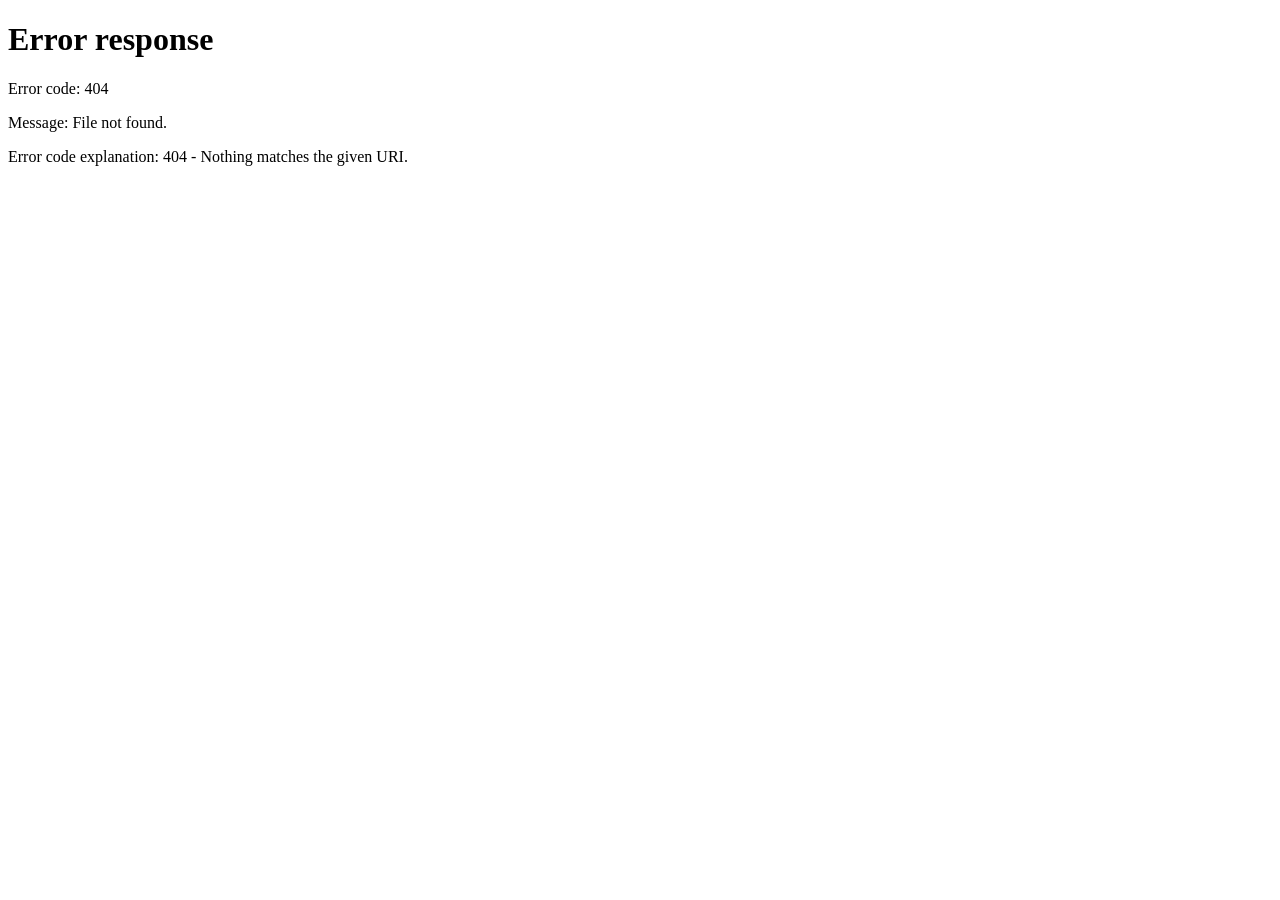
==== index.html @ ac2987ed "Add research summary redirect page" ====
<!doctype html>
<html lang="en">
  <head>
    <meta charset="utf-8">
    <meta name="viewport" content="width=device-width, initial-scale=1">
    <title>Yudong Li | Research Summary</title>
    <meta http-equiv="refresh" content="0; url=assets/projects/Yudong-Li-Research-Summary.pdf">
    <link rel="canonical" href="assets/projects/Yudong-Li-Research-Summary.pdf">
  </head>
  <body>
    <p>
      Opening research summary PDF.
      <a href="assets/projects/Yudong-Li-Research-Summary.pdf">Open it manually</a>.
    </p>
  </body>
</html>
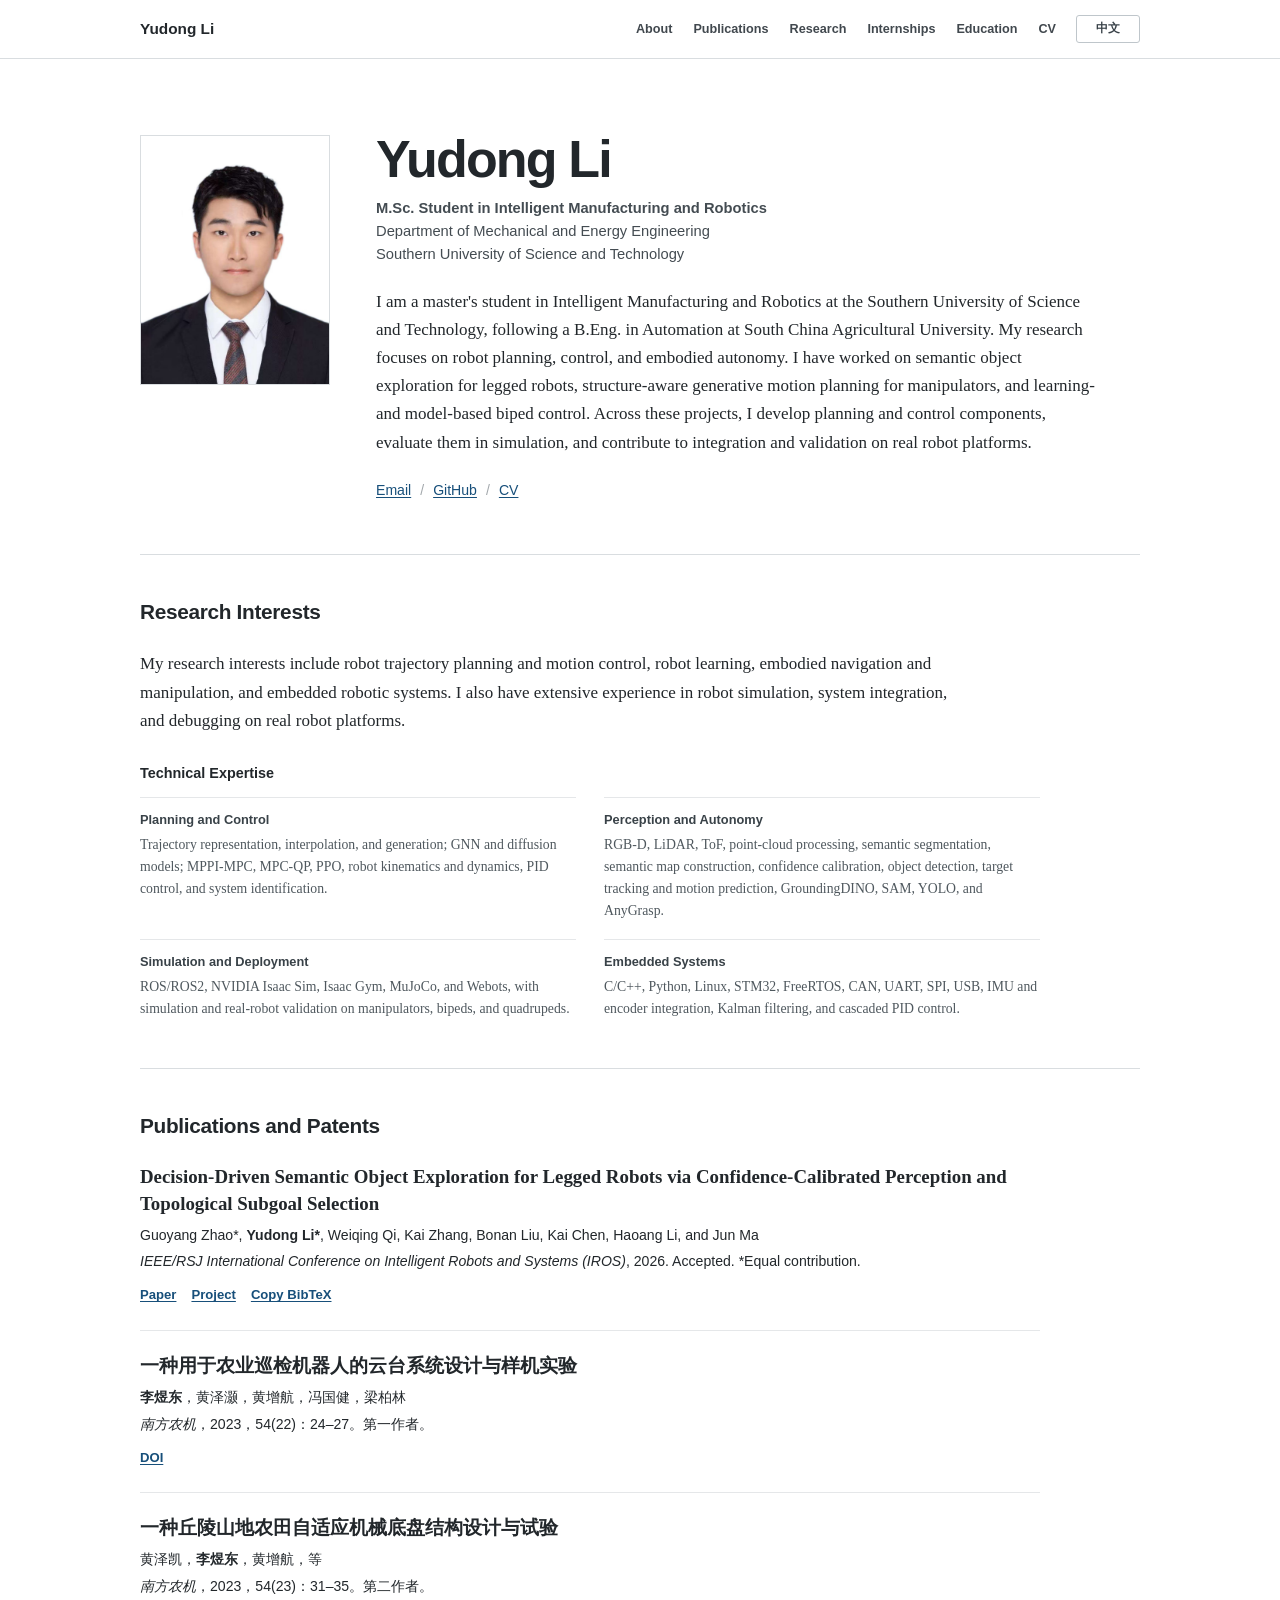
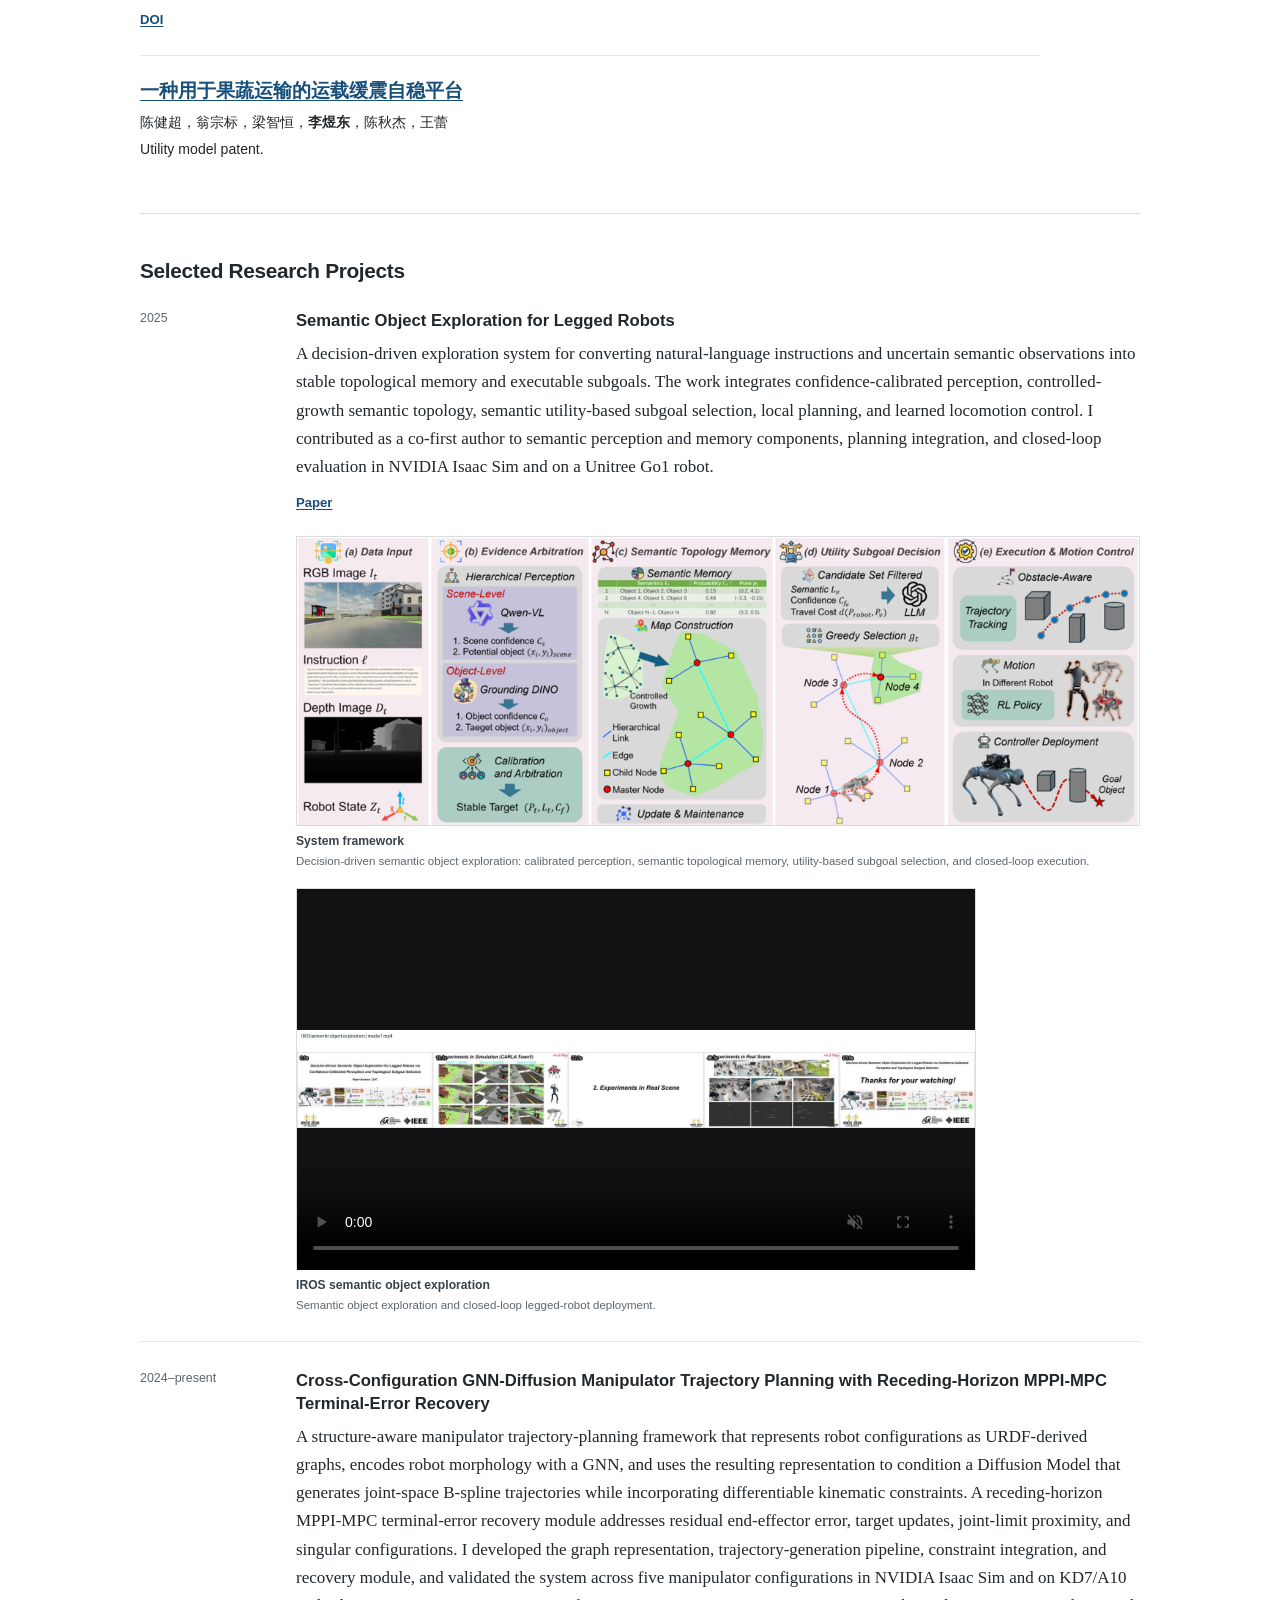
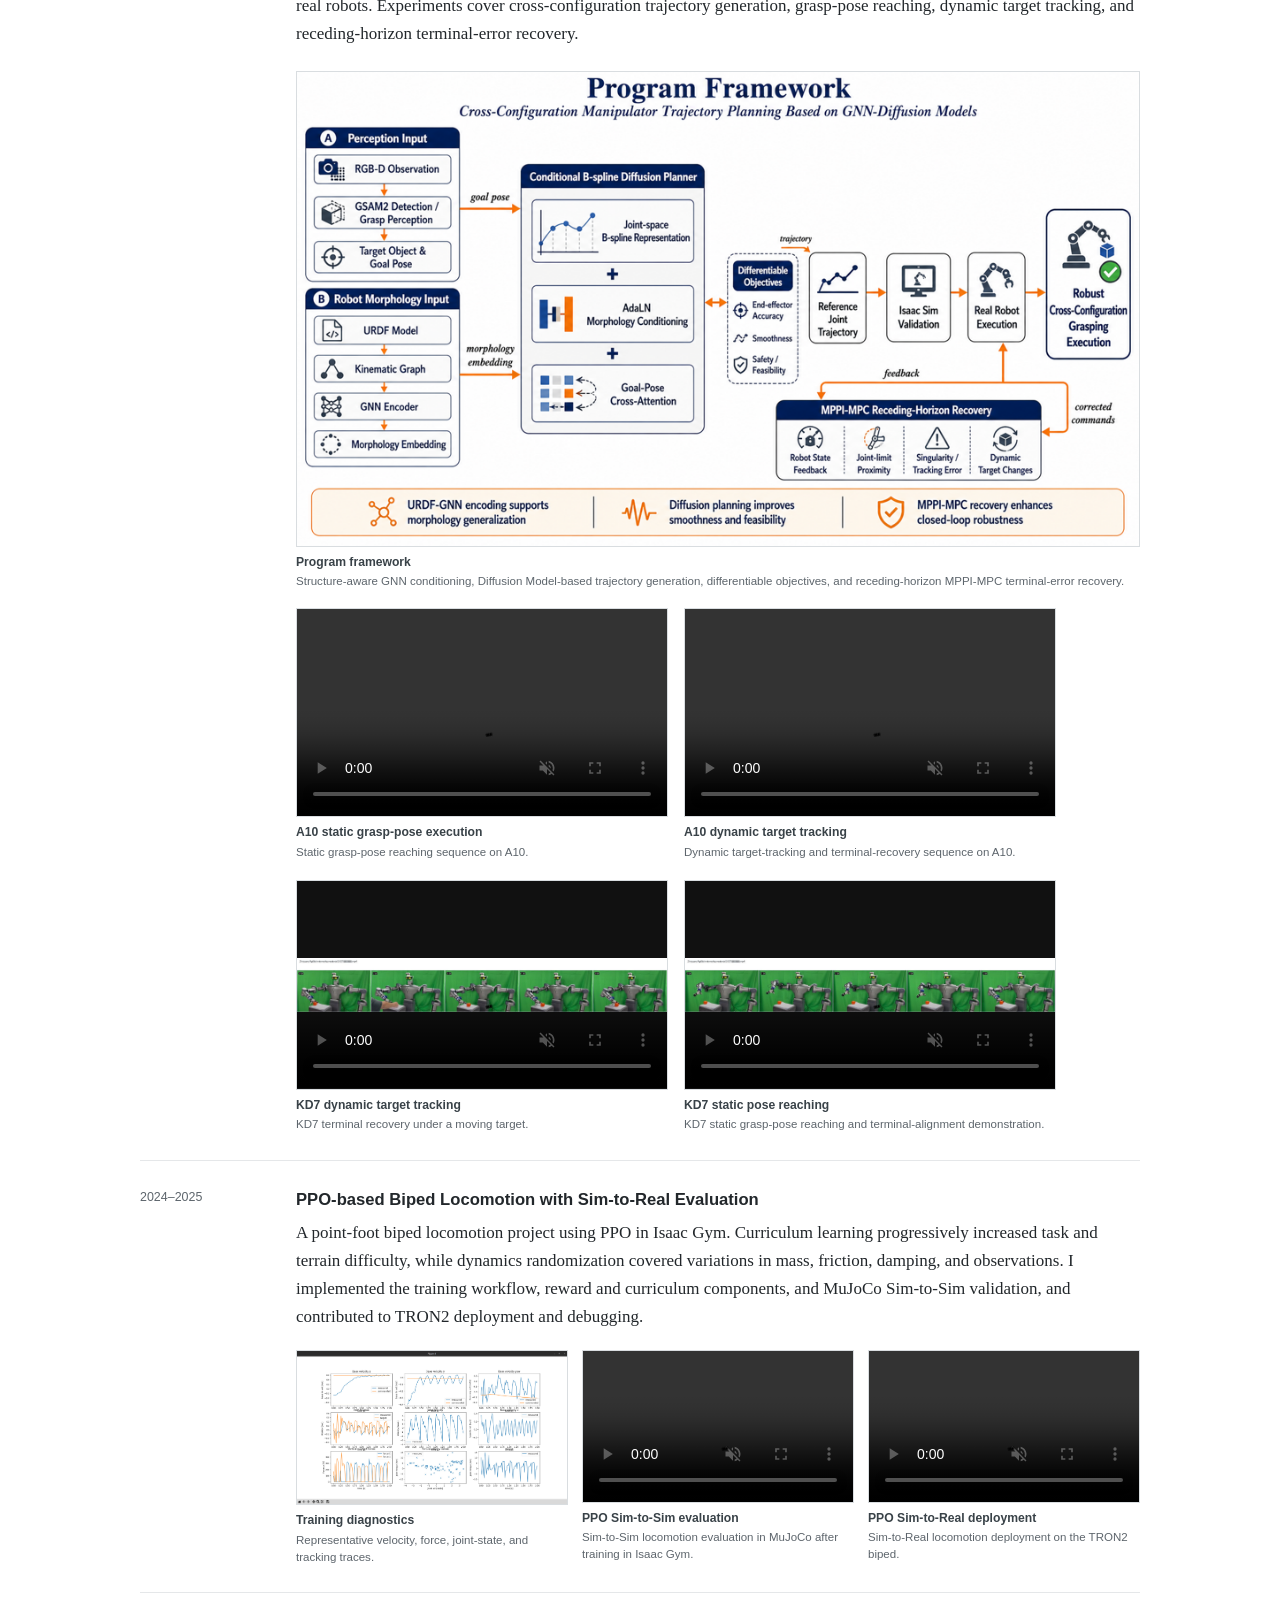
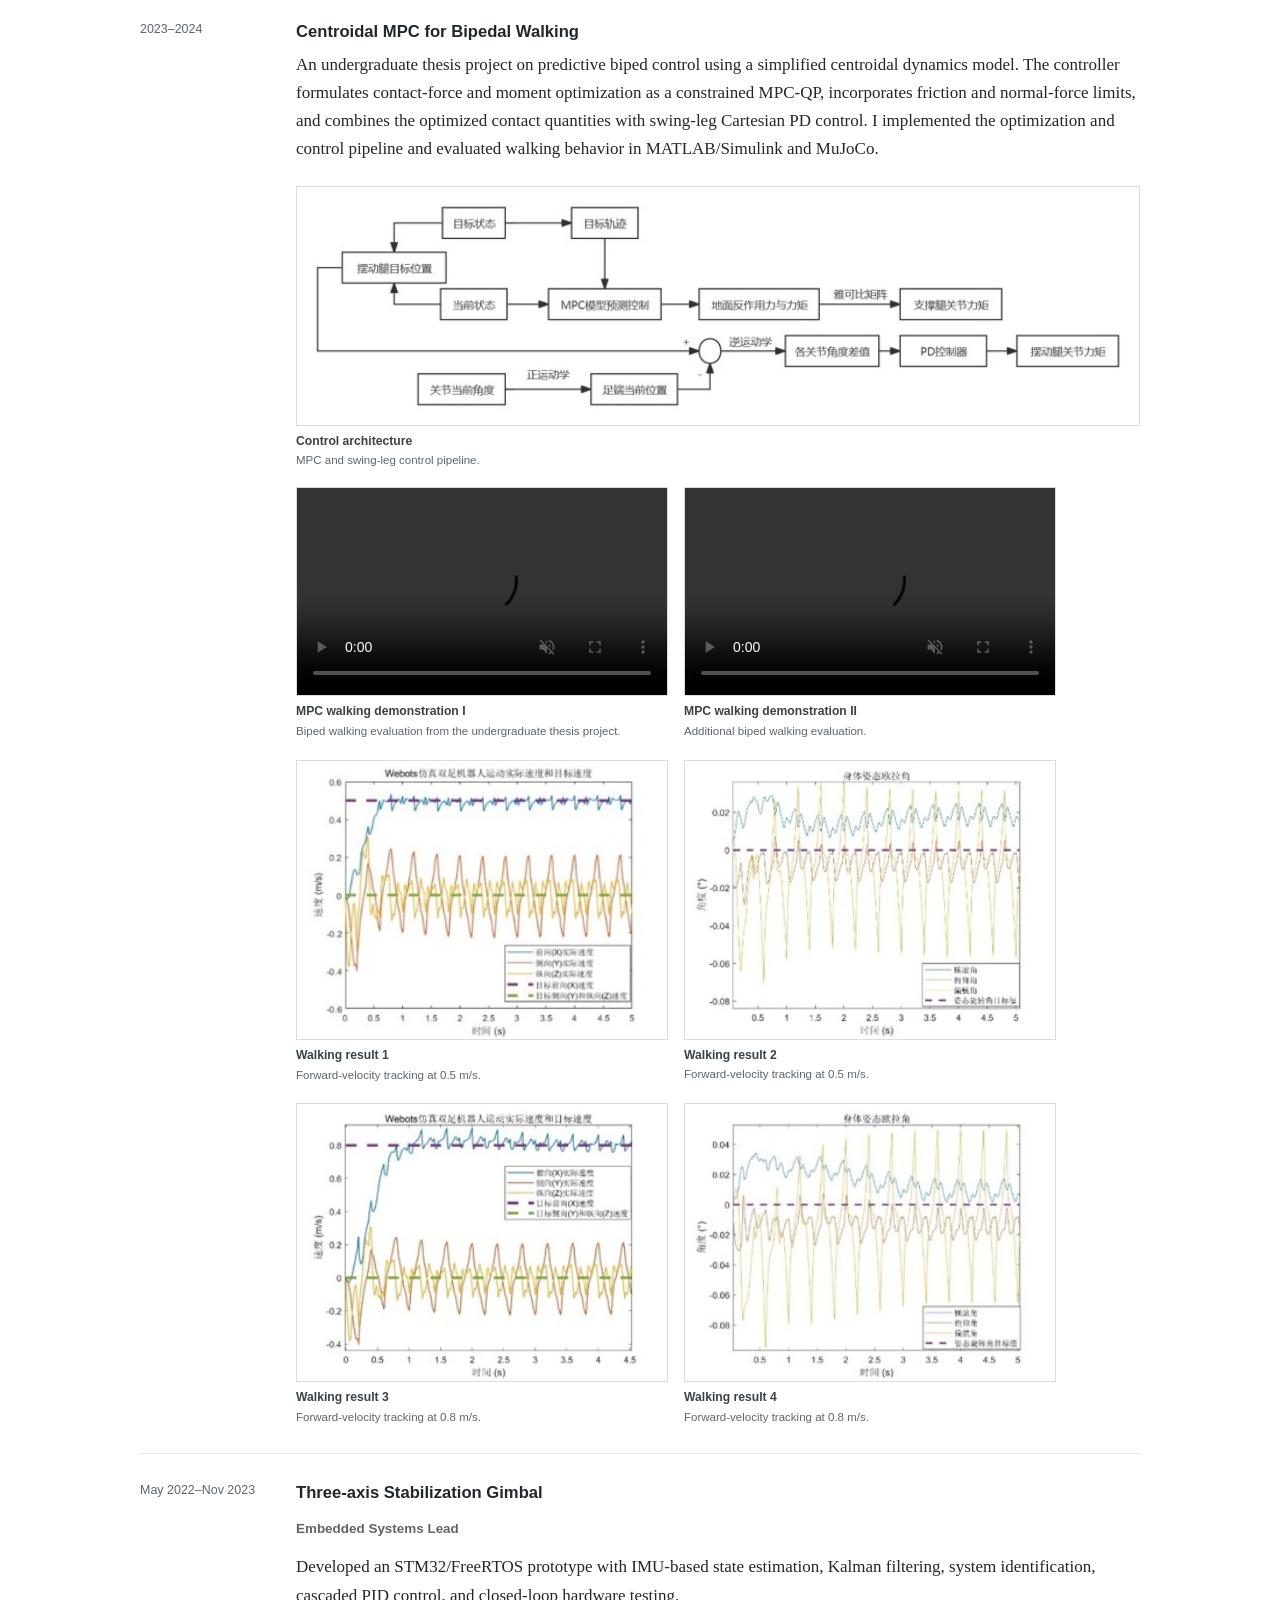
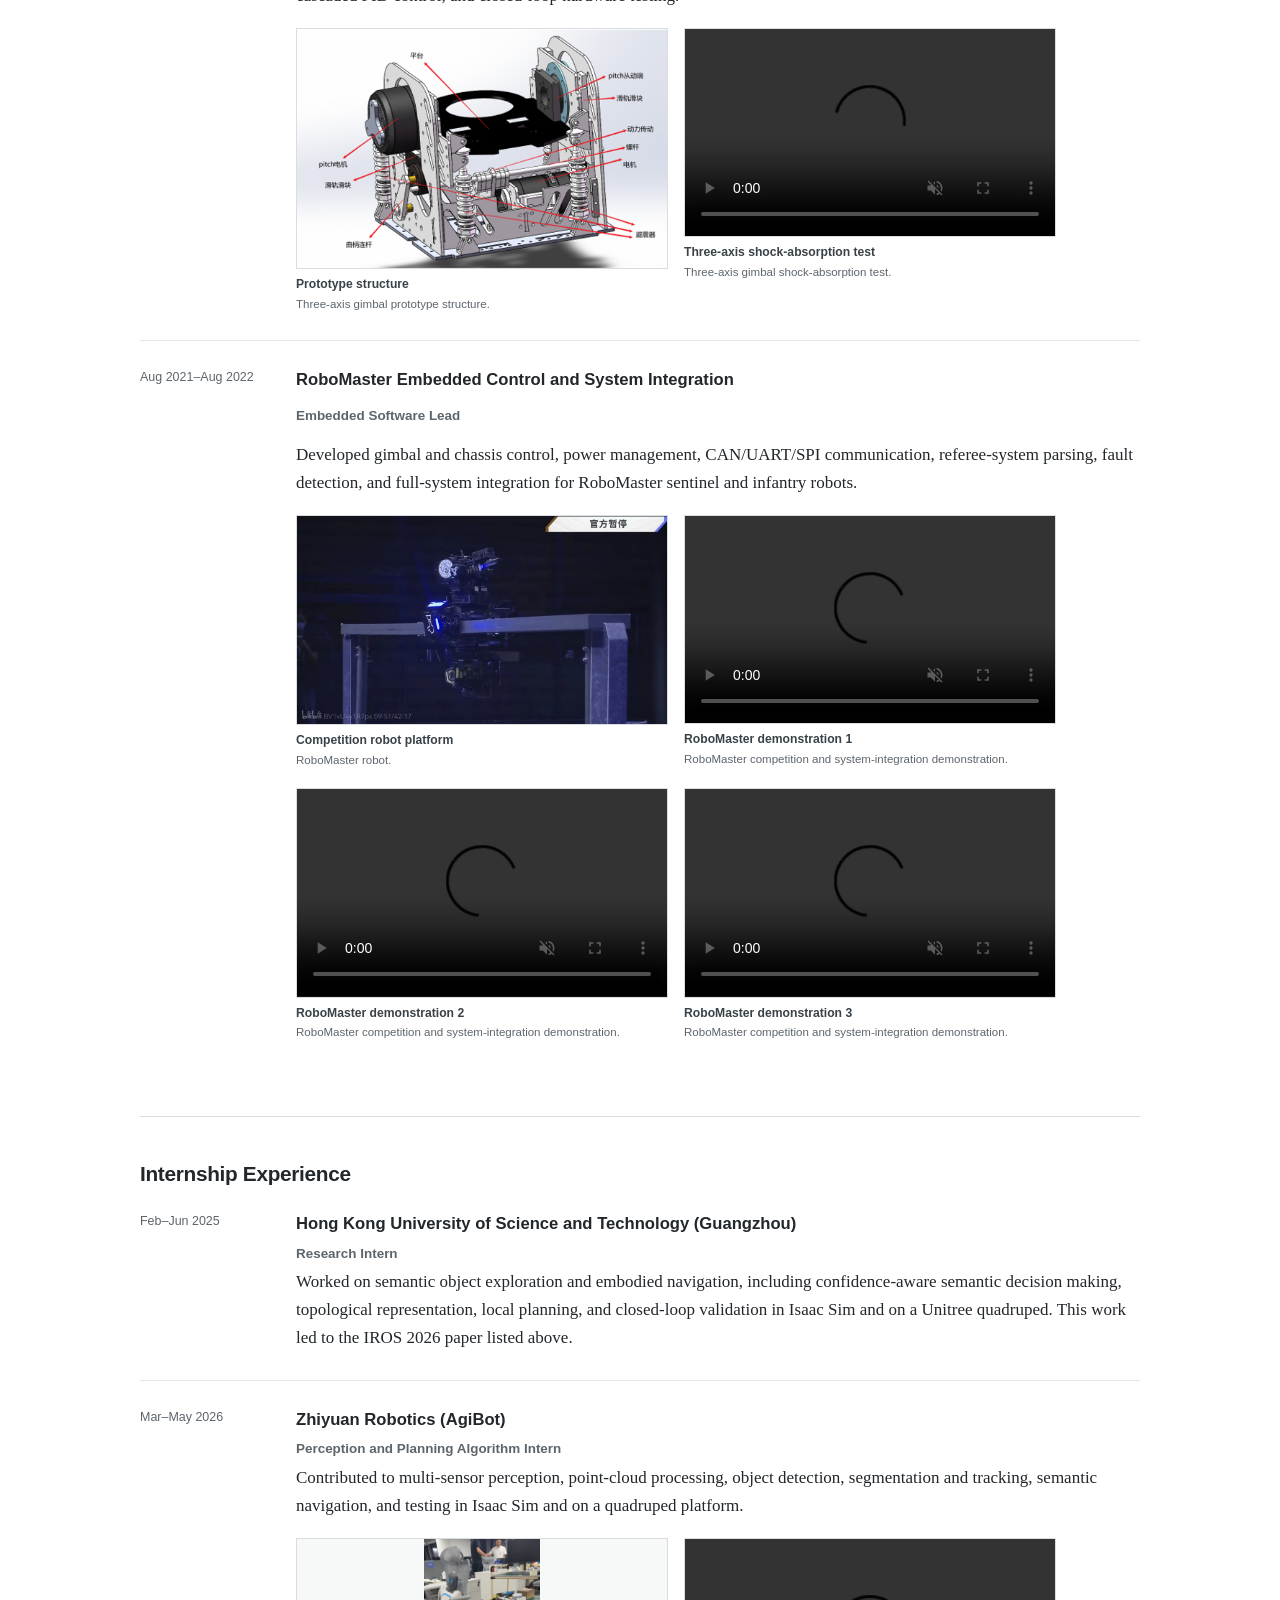
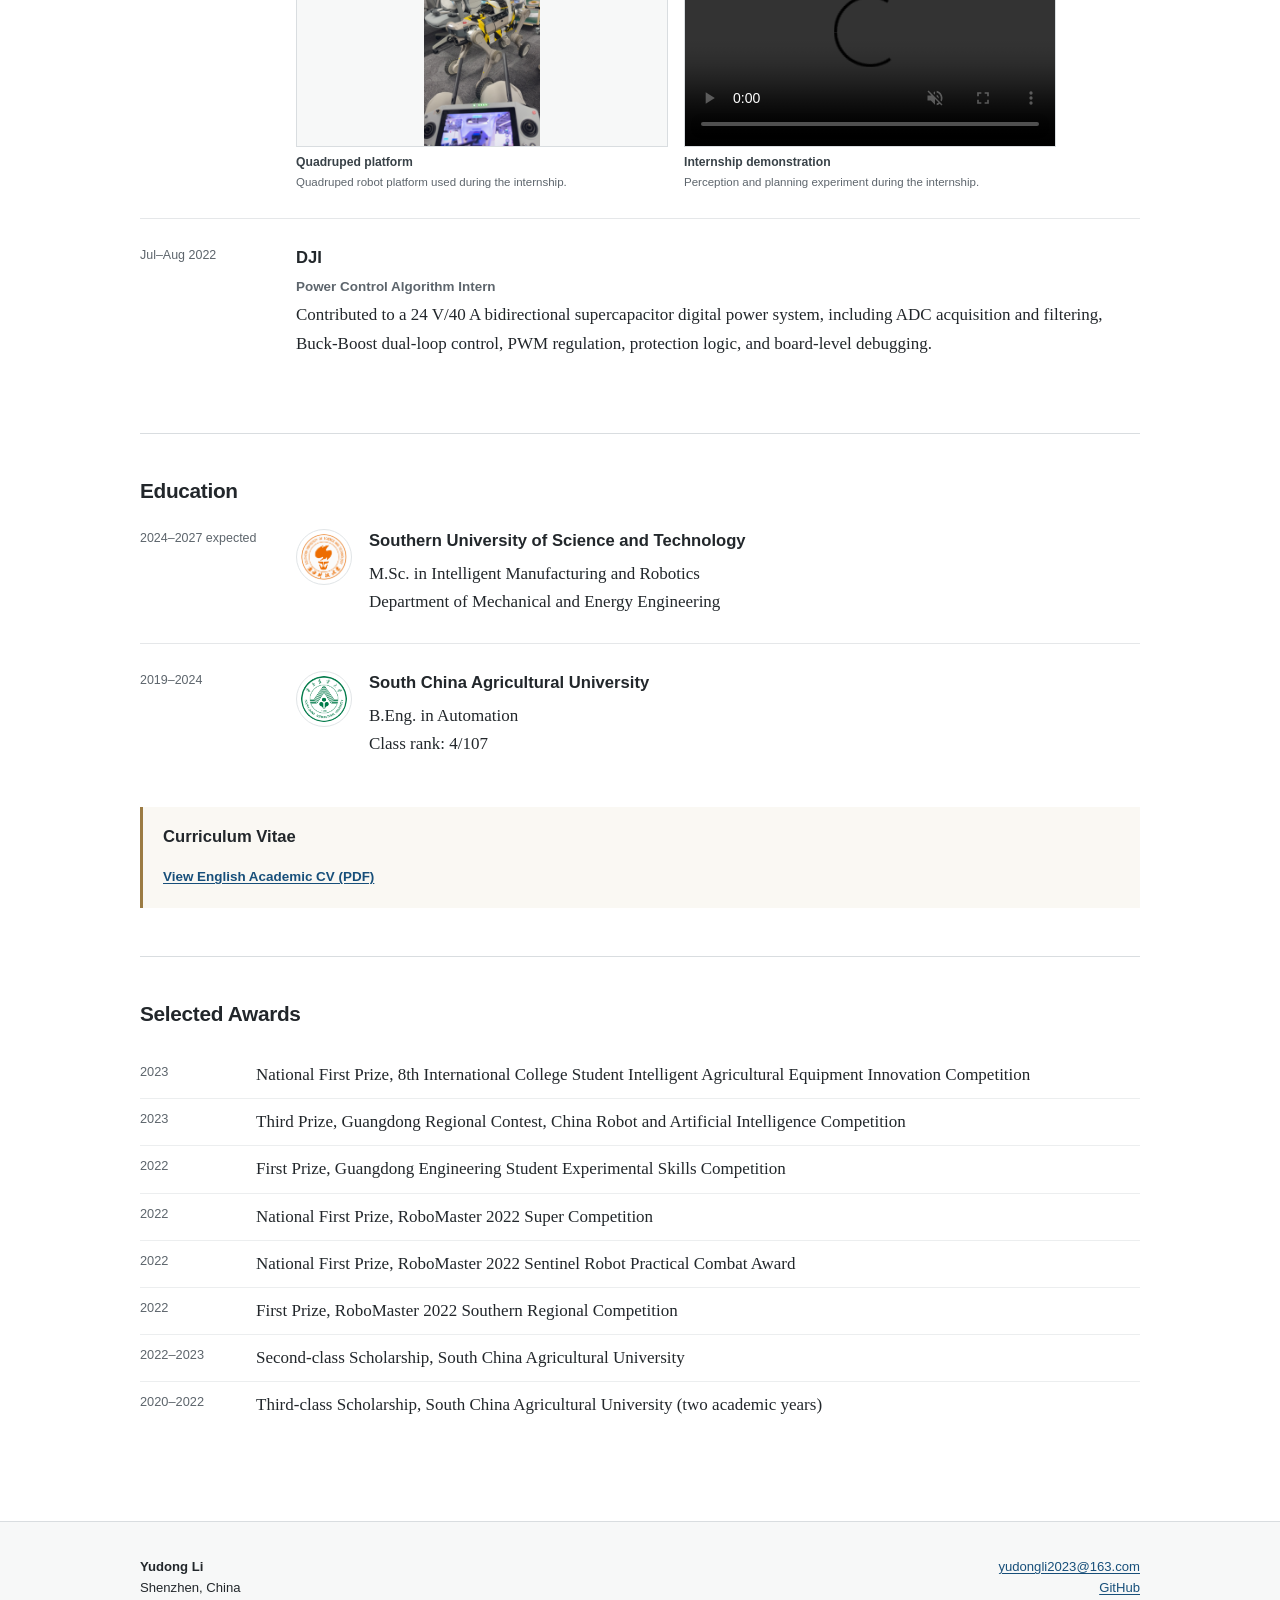
==== commit c2d57e8d: "Publish bilingual robotics research homepage" ====
--- a/index.html
+++ b/index.html
@@ -1,16 +1,256 @@
 <!doctype html>
 <html lang="en">
-  <head>
-    <meta charset="utf-8">
-    <meta name="viewport" content="width=device-width, initial-scale=1">
-    <title>Yudong Li | Research Summary</title>
-    <meta http-equiv="refresh" content="0; url=assets/projects/Yudong-Li-Research-Summary.pdf">
-    <link rel="canonical" href="assets/projects/Yudong-Li-Research-Summary.pdf">
-  </head>
-  <body>
-    <p>
-      Opening research summary PDF.
-      <a href="assets/projects/Yudong-Li-Research-Summary.pdf">Open it manually</a>.
-    </p>
-  </body>
+<head>
+  <meta charset="utf-8">
+  <meta name="viewport" content="width=device-width, initial-scale=1">
+  <meta name="description" content="Yudong Li is a master's student at SUSTech working on robot learning, motion planning, embodied navigation, and closed-loop control.">
+  <meta name="theme-color" content="#ffffff">
+  <meta property="og:type" content="website">
+  <meta property="og:title" content="Yudong Li | Robotics Research">
+  <meta property="og:description" content="Academic homepage of Yudong Li: robot planning, motion control, embodied autonomy, simulation, and real-robot systems.">
+  <meta property="og:url" content="https://yudonglee25.github.io/">
+  <meta property="og:site_name" content="Yudong Li">
+  <title>Yudong Li | Robotics Research</title>
+  <link rel="canonical" href="https://yudonglee25.github.io/">
+  <link rel="icon" href="/assets/favicon.svg" type="image/svg+xml">
+  <link rel="stylesheet" href="/assets/styles.css">
+</head>
+<body>
+  <a class="skip-link" href="#main">Skip to content</a>
+
+  <header class="site-header">
+    <div class="header-inner">
+      <a class="site-name" href="#about" aria-label="Yudong Li, top of page">Yudong Li</a>
+      <div class="header-actions">
+        <nav class="site-nav" aria-label="Primary navigation">
+          <a href="#about">About</a>
+          <a href="#publications">Publications</a>
+          <a href="#research">Research</a>
+          <a href="#experience">Internships</a>
+          <a href="#education">Education</a>
+          <a href="/assets/Yudong-Li-Academic-CV.pdf" data-cv-link target="_blank" rel="noopener noreferrer">CV</a>
+        </nav>
+        <button class="language-toggle" type="button" data-language-toggle aria-label="切换为中文" aria-pressed="false">中文</button>
+      </div>
+    </div>
+  </header>
+
+  <main id="main" class="page-shell">
+    <section id="about" class="profile section-anchor" aria-labelledby="profile-name">
+      <figure class="profile-photo">
+        <img src="/assets/profile.jpg" alt="Portrait of Yudong Li" width="600" height="750">
+      </figure>
+      <div class="profile-copy">
+        <h1 id="profile-name">Yudong Li</h1>
+        <p class="position"><strong>M.Sc. Student in Intelligent Manufacturing and Robotics</strong><br>
+          Department of Mechanical and Energy Engineering<br>
+          Southern University of Science and Technology</p>
+        <p>I am a master's student in Intelligent Manufacturing and Robotics at the Southern University of Science and Technology, following a B.Eng. in Automation at South China Agricultural University. My research focuses on robot planning, control, and embodied autonomy. I have worked on semantic object exploration for legged robots, structure-aware generative motion planning for manipulators, and learning- and model-based biped control. Across these projects, I develop planning and control components, evaluate them in simulation, and contribute to integration and validation on real robot platforms.</p>
+        <p class="profile-links">
+          <a href="mailto:yudongli2023@163.com">Email</a>
+          <span aria-hidden="true">/</span>
+          <a href="https://github.com/YuDongLee25" target="_blank" rel="noopener noreferrer">GitHub<span class="sr-only"> (opens in a new tab)</span></a>
+          <span aria-hidden="true">/</span>
+          <a href="/assets/Yudong-Li-Academic-CV.pdf" data-cv-link target="_blank" rel="noopener noreferrer">CV</a>
+        </p>
+      </div>
+    </section>
+
+    <section id="interests" class="content-section section-anchor" aria-labelledby="interests-title">
+      <h2 id="interests-title">Research Interests</h2>
+      <p>My research interests include robot trajectory planning and motion control, robot learning, embodied navigation and manipulation, and embedded robotic systems. I also have extensive experience in robot simulation, system integration, and debugging on real robot platforms.</p>
+      <div class="expertise-block" aria-labelledby="expertise-title">
+        <h3 id="expertise-title">Technical Expertise</h3>
+        <div class="expertise-grid">
+          <div class="expertise-item">
+            <h4>Planning and Control</h4>
+            <p>Trajectory representation, interpolation, and generation; GNN and diffusion models; MPPI-MPC, MPC-QP, PPO, robot kinematics and dynamics, PID control, and system identification.</p>
+          </div>
+          <div class="expertise-item">
+            <h4>Perception and Autonomy</h4>
+            <p>RGB-D, LiDAR, ToF, point-cloud processing, semantic segmentation, semantic map construction, confidence calibration, object detection, target tracking and motion prediction, GroundingDINO, SAM, YOLO, and AnyGrasp.</p>
+          </div>
+          <div class="expertise-item">
+            <h4>Simulation and Deployment</h4>
+            <p>ROS/ROS2, NVIDIA Isaac Sim, Isaac Gym, MuJoCo, and Webots, with simulation and real-robot validation on manipulators, bipeds, and quadrupeds.</p>
+          </div>
+          <div class="expertise-item">
+            <h4>Embedded Systems</h4>
+            <p>C/C++, Python, Linux, STM32, FreeRTOS, CAN, UART, SPI, USB, IMU and encoder integration, Kalman filtering, and cascaded PID control.</p>
+          </div>
+        </div>
+      </div>
+    </section>
+
+    <section id="publications" class="content-section section-anchor" aria-labelledby="publications-title">
+      <h2 id="publications-title">Publications and Patents</h2>
+      <article id="pub-iros" class="publication-item">
+        <h3>Decision-Driven Semantic Object Exploration for Legged Robots via Confidence-Calibrated Perception and Topological Subgoal Selection</h3>
+        <p class="authors">Guoyang Zhao*, <strong>Yudong Li*</strong>, Weiqing Qi, Kai Zhang, Bonan Liu, Kai Chen, Haoang Li, and Jun Ma</p>
+        <p class="venue"><em>IEEE/RSJ International Conference on Intelligent Robots and Systems (IROS)</em>, 2026. Accepted. *Equal contribution.</p>
+        <p class="item-links">
+          <a href="https://arxiv.org/abs/2509.20739" target="_blank" rel="noopener noreferrer">Paper<span class="sr-only"> (opens in a new tab)</span></a>
+          <a href="#semantic-exploration">Project</a>
+          <button class="text-button" type="button" data-bibtex>Copy BibTeX</button>
+        </p>
+        <pre id="bibtex" class="bibtex" hidden>@misc{zhao2025decision,
+  title={Decision-Driven Semantic Object Exploration for Legged Robots via Confidence-Calibrated Perception and Topological Subgoal Selection},
+  author={Zhao, Guoyang and Li, Yudong and Qi, Weiqing and Zhang, Kai and Liu, Bonan and Chen, Kai and Li, Haoang and Ma, Jun},
+  year={2025},
+  eprint={2509.20739},
+        archivePrefix={arXiv},
+  primaryClass={cs.RO}
+}</pre>
+      </article>
+
+      <article id="pub-gimbal" class="publication-item publication-item-secondary">
+        <h3>一种用于农业巡检机器人的云台系统设计与样机实验</h3>
+        <p class="authors"><strong>李煜东</strong>，黄泽灏，黄增航，冯国健，梁柏林</p>
+        <p class="venue"><em>南方农机</em>，2023，54(22)：24–27。第一作者。</p>
+        <p class="item-links"><a href="https://doi.org/10.3969/j.issn.1672-3872.2023.22.007" target="_blank" rel="noopener noreferrer">DOI<span class="sr-only"> (opens in a new tab)</span></a></p>
+      </article>
+
+      <article id="pub-chassis" class="publication-item publication-item-secondary">
+        <h3>一种丘陵山地农田自适应机械底盘结构设计与试验</h3>
+        <p class="authors">黄泽凯，<strong>李煜东</strong>，黄增航，等</p>
+        <p class="venue"><em>南方农机</em>，2023，54(23)：31–35。第二作者。</p>
+        <p class="item-links"><a href="https://doi.org/10.3969/j.issn.1672-3872.2023.23.010" target="_blank" rel="noopener noreferrer">DOI<span class="sr-only"> (opens in a new tab)</span></a></p>
+      </article>
+
+      <article id="patent-platform" class="publication-item publication-item-secondary">
+        <h3><a href="https://pss-system.cponline.cnipa.gov.cn/documents/detail?prevPageTit=changgui" target="_blank" rel="noopener noreferrer">一种用于果蔬运输的运载缓震自稳平台<span class="sr-only"> (opens in a new tab)</span></a></h3>
+        <p class="authors">陈健超，翁宗标，梁智恒，<strong>李煜东</strong>，陈秋杰，王蕾</p>
+        <p class="venue">Utility model patent.</p>
+      </article>
+    </section>
+
+    <section id="research" class="content-section section-anchor" aria-labelledby="research-title">
+      <h2 id="research-title">Selected Research Projects</h2>
+
+      <article id="semantic-exploration" class="research-item section-anchor">
+        <div class="research-meta">2025</div>
+        <div>
+          <h3>Semantic Object Exploration for Legged Robots</h3>
+          <p class="research-summary">A decision-driven exploration system for converting natural-language instructions and uncertain semantic observations into stable topological memory and executable subgoals. The work integrates confidence-calibrated perception, controlled-growth semantic topology, semantic utility-based subgoal selection, local planning, and learned locomotion control. I contributed as a co-first author to semantic perception and memory components, planning integration, and closed-loop evaluation in NVIDIA Isaac Sim and on a Unitree Go1 robot.</p>
+          <p class="item-links"><a href="https://arxiv.org/abs/2509.20739" target="_blank" rel="noopener noreferrer">Paper<span class="sr-only"> (opens in a new tab)</span></a></p>
+          <div class="local-media-slot" data-preview-media="iros-framework" aria-live="polite"></div>
+          <div class="local-media-slot" data-preview-media="iros" aria-live="polite"></div>
+        </div>
+      </article>
+
+      <article id="gnn-diffusion" class="research-item section-anchor">
+        <div class="research-meta">2024–present</div>
+        <div>
+          <h3>Cross-Configuration GNN-Diffusion Manipulator Trajectory Planning with Receding-Horizon MPPI-MPC Terminal-Error Recovery</h3>
+          <p class="research-summary">A structure-aware manipulator trajectory-planning framework that represents robot configurations as URDF-derived graphs, encodes robot morphology with a GNN, and uses the resulting representation to condition a Diffusion Model that generates joint-space B-spline trajectories while incorporating differentiable kinematic constraints. A receding-horizon MPPI-MPC terminal-error recovery module addresses residual end-effector error, target updates, joint-limit proximity, and singular configurations. I developed the graph representation, trajectory-generation pipeline, constraint integration, and recovery module, and validated the system across five manipulator configurations in NVIDIA Isaac Sim and on KD7/A10 real robots. Experiments cover cross-configuration trajectory generation, grasp-pose reaching, dynamic target tracking, and receding-horizon terminal-error recovery.</p>
+          <div class="local-media-slot" data-preview-media="gnn-framework" aria-live="polite"></div>
+          <div class="local-media-slot" data-preview-media="gnn" aria-live="polite"></div>
+        </div>
+      </article>
+
+      <article id="ppo-biped" class="research-item section-anchor">
+        <div class="research-meta">2024–2025</div>
+        <div>
+          <h3>PPO-based Biped Locomotion with Sim-to-Real Evaluation</h3>
+          <p class="research-summary">A point-foot biped locomotion project using PPO in Isaac Gym. Curriculum learning progressively increased task and terrain difficulty, while dynamics randomization covered variations in mass, friction, damping, and observations. I implemented the training workflow, reward and curriculum components, and MuJoCo Sim-to-Sim validation, and contributed to TRON2 deployment and debugging.</p>
+          <div class="local-media-slot" data-preview-media="ppo" aria-live="polite"></div>
+        </div>
+      </article>
+
+      <article id="biped-mpc" class="research-item section-anchor">
+        <div class="research-meta">2023–2024</div>
+        <div>
+          <h3>Centroidal MPC for Bipedal Walking</h3>
+          <p class="research-summary">An undergraduate thesis project on predictive biped control using a simplified centroidal dynamics model. The controller formulates contact-force and moment optimization as a constrained MPC-QP, incorporates friction and normal-force limits, and combines the optimized contact quantities with swing-leg Cartesian PD control. I implemented the optimization and control pipeline and evaluated walking behavior in MATLAB/Simulink and MuJoCo.</p>
+          <div class="local-media-slot" data-preview-media="mpc-framework" aria-live="polite"></div>
+          <div class="local-media-slot" data-preview-media="mpc" aria-live="polite"></div>
+        </div>
+      </article>
+
+      <article id="gimbal-project" class="research-item">
+          <div class="research-meta">May 2022–Nov 2023</div>
+          <div>
+            <h3>Three-axis Stabilization Gimbal</h3>
+            <p class="role">Embedded Systems Lead</p>
+            <p class="research-summary">Developed an STM32/FreeRTOS prototype with IMU-based state estimation, Kalman filtering, system identification, cascaded PID control, and closed-loop hardware testing.</p>
+            <div class="local-media-slot" data-preview-media="gimbal" aria-live="polite"></div>
+          </div>
+      </article>
+      <article id="robomaster-project" class="research-item">
+          <div class="research-meta">Aug 2021–Aug 2022</div>
+          <div>
+            <h3>RoboMaster Embedded Control and System Integration</h3>
+            <p class="role">Embedded Software Lead</p>
+            <p class="research-summary">Developed gimbal and chassis control, power management, CAN/UART/SPI communication, referee-system parsing, fault detection, and full-system integration for RoboMaster sentinel and infantry robots.</p>
+            <div class="local-media-slot" data-preview-media="robomaster" aria-live="polite"></div>
+          </div>
+      </article>
+    </section>
+
+    <section id="experience" class="content-section section-anchor" aria-labelledby="experience-title">
+      <h2 id="experience-title">Internship Experience</h2>
+      <div class="timeline">
+        <article class="timeline-item">
+          <div class="timeline-date">Feb–Jun 2025</div>
+          <div><h3>Hong Kong University of Science and Technology (Guangzhou)</h3><p class="role">Research Intern</p><p>Worked on semantic object exploration and embodied navigation, including confidence-aware semantic decision making, topological representation, local planning, and closed-loop validation in Isaac Sim and on a Unitree quadruped. This work led to the IROS 2026 paper listed above.</p></div>
+        </article>
+    <article class="timeline-item">
+      <div class="timeline-date">Mar–May 2026</div>
+      <div><h3>Zhiyuan Robotics (AgiBot)</h3><p class="role">Perception and Planning Algorithm Intern</p><p>Contributed to multi-sensor perception, point-cloud processing, object detection, segmentation and tracking, semantic navigation, and testing in Isaac Sim and on a quadruped platform.</p><div class="local-media-slot" data-preview-media="zhiyuan" aria-live="polite"></div></div>
+    </article>
+    <article class="timeline-item">
+      <div class="timeline-date">Jul–Aug 2022</div>
+      <div><h3>DJI</h3><p class="role">Power Control Algorithm Intern</p><p>Contributed to a 24 V/40 A bidirectional supercapacitor digital power system, including ADC acquisition and filtering, Buck-Boost dual-loop control, PWM regulation, protection logic, and board-level debugging.</p></div>
+    </article>
+  </div>
+</section>
+
+    <section id="education" class="content-section section-anchor" aria-labelledby="education-title">
+      <h2 id="education-title">Education</h2>
+      <div class="education-list">
+        <article class="education-item">
+          <div class="education-date">2024–2027 expected</div>
+          <div class="education-main">
+            <img class="education-logo" src="/assets/schools/sustech-logo.png" alt="Southern University of Science and Technology emblem" width="190" height="189" loading="lazy">
+            <div><h3>Southern University of Science and Technology</h3><p>M.Sc. in Intelligent Manufacturing and Robotics<br>Department of Mechanical and Energy Engineering</p></div>
+          </div>
+        </article>
+        <article class="education-item">
+          <div class="education-date">2019–2024</div>
+          <div class="education-main">
+            <img class="education-logo" src="/assets/schools/scau-logo.png" alt="South China Agricultural University emblem" width="2356" height="2356" loading="lazy">
+            <div><h3>South China Agricultural University</h3><p>B.Eng. in Automation<br>Class rank: 4/107</p></div>
+          </div>
+        </article>
+      </div>
+      <aside id="cv" class="cv-note section-anchor" aria-labelledby="cv-title">
+        <h3 id="cv-title">Curriculum Vitae</h3>
+        <a class="cv-download" href="/assets/Yudong-Li-Academic-CV.pdf" data-cv-link target="_blank" rel="noopener noreferrer">View English Academic CV (PDF)<span class="sr-only"> (opens in a new tab)</span></a>
+      </aside>
+    </section>
+
+    <section id="awards" class="content-section section-anchor" aria-labelledby="awards-title">
+      <h2 id="awards-title">Selected Awards</h2>
+      <ul class="awards-list">
+        <li><span>2023</span> National First Prize, 8th International College Student Intelligent Agricultural Equipment Innovation Competition</li>
+        <li><span>2023</span> Third Prize, Guangdong Regional Contest, China Robot and Artificial Intelligence Competition</li>
+        <li><span>2022</span> First Prize, Guangdong Engineering Student Experimental Skills Competition</li>
+        <li><span>2022</span> National First Prize, RoboMaster 2022 Super Competition</li>
+        <li><span>2022</span> National First Prize, RoboMaster 2022 Sentinel Robot Practical Combat Award</li>
+        <li><span>2022</span> First Prize, RoboMaster 2022 Southern Regional Competition</li>
+        <li><span>2022–2023</span> Second-class Scholarship, South China Agricultural University</li>
+        <li><span>2020–2022</span> Third-class Scholarship, South China Agricultural University (two academic years)</li>
+      </ul>
+    </section>
+  </main>
+
+  <footer id="contact" class="site-footer section-anchor">
+    <div class="footer-inner">
+      <p><strong>Yudong Li</strong><br>Shenzhen, China</p>
+      <p><a href="mailto:yudongli2023@163.com">yudongli2023@163.com</a><br><a href="https://github.com/YuDongLee25" target="_blank" rel="noopener noreferrer">GitHub<span class="sr-only"> (opens in a new tab)</span></a></p>
+    </div>
+  </footer>
+
+  <script src="/assets/site.js"></script>
+</body>
 </html>
--- a/assets/styles.css
+++ b/assets/styles.css
@@ -0,0 +1,257 @@
+:root {
+  --ink: #22272b;
+  --muted: #5d656c;
+  --line: #d9dde0;
+  --paper: #ffffff;
+  --wash: #f7f8f8;
+  --link: #174f7a;
+  --link-hover: #0d3655;
+  --max: 1000px;
+  --serif: "Source Serif 4", Charter, Georgia, "Times New Roman", serif;
+  --sans: Inter, -apple-system, BlinkMacSystemFont, "Segoe UI", Helvetica, Arial, sans-serif;
+}
+
+* { box-sizing: border-box; }
+html { scroll-behavior: smooth; }
+body {
+  margin: 0;
+  color: var(--ink);
+  background: var(--paper);
+  font-family: var(--serif);
+  font-size: 17px;
+  line-height: 1.66;
+  text-rendering: optimizeLegibility;
+}
+a { color: var(--link); text-decoration-thickness: 1px; text-underline-offset: .16em; }
+a:hover { color: var(--link-hover); }
+img { display: block; max-width: 100%; }
+button { font: inherit; }
+:focus-visible { outline: 2px solid var(--link); outline-offset: 3px; }
+.sr-only { position: absolute; width: 1px; height: 1px; padding: 0; margin: -1px; overflow: hidden; clip: rect(0, 0, 0, 0); white-space: nowrap; border: 0; }
+.skip-link { position: fixed; z-index: 100; top: 8px; left: 8px; padding: 8px 12px; color: #fff; background: var(--ink); transform: translateY(-150%); }
+.skip-link:focus { transform: none; }
+
+.site-header {
+  position: sticky;
+  z-index: 20;
+  top: 0;
+  border-bottom: 1px solid var(--line);
+  background: rgba(255, 255, 255, .97);
+}
+.header-inner, .page-shell, .footer-inner, .footer-note {
+  width: min(var(--max), calc(100% - 42px));
+  margin-inline: auto;
+}
+.header-inner {
+  display: flex;
+  min-height: 58px;
+  align-items: center;
+  justify-content: space-between;
+  gap: 28px;
+}
+.site-name { color: var(--ink); font-family: var(--sans); font-size: .96rem; font-weight: 700; text-decoration: none; }
+.header-actions { display: flex; align-items: center; gap: 20px; }
+.site-nav { display: flex; flex-wrap: wrap; gap: 21px; }
+.site-nav a { color: #41484e; font-family: var(--sans); font-size: .79rem; font-weight: 600; text-decoration: none; }
+.site-nav a:hover { color: var(--link); }
+.language-toggle {
+  min-width: 64px;
+  padding: 5px 10px;
+  border: 1px solid #bfc6cb;
+  border-radius: 3px;
+  color: #384148;
+  background: #fff;
+  font-family: var(--sans);
+  font-size: .74rem;
+  font-weight: 650;
+  line-height: 1.35;
+  cursor: pointer;
+}
+.language-toggle:hover { border-color: var(--link); color: var(--link); }
+
+.page-shell { padding-bottom: 44px; }
+.section-anchor { scroll-margin-top: 82px; }
+.profile {
+  display: grid;
+  grid-template-columns: 190px minmax(0, 1fr);
+  gap: 46px;
+  align-items: start;
+  padding: 72px 0 52px;
+}
+.profile-photo { margin: 4px 0 0; }
+.profile-photo img { width: 190px; height: 250px; object-fit: cover; object-position: 50% 28%; border: 1px solid var(--line); }
+h1, h2, h3, h4, .position, .profile-links, .research-meta, .timeline-date, .education-date, .role, .item-links, .venue, .authors, .availability, .site-footer { font-family: var(--sans); }
+h1 { margin: 0 0 10px; font-size: clamp(2.15rem, 5vw, 3.25rem); font-weight: 650; letter-spacing: -.035em; line-height: 1.08; }
+.position { margin: 0 0 22px; color: #444c52; font-size: .92rem; line-height: 1.55; }
+.profile-copy > p:not(.position):not(.profile-links) { max-width: 720px; margin: 0 0 16px; }
+.profile-links { display: flex; flex-wrap: wrap; gap: 9px; margin: 22px 0 0; font-size: .88rem; }
+.profile-links span { color: #a3a8ac; }
+
+.content-section { padding: 43px 0 48px; border-top: 1px solid var(--line); }
+h2 { margin: 0 0 25px; font-size: 1.3rem; font-weight: 700; letter-spacing: -.015em; line-height: 1.3; }
+h3 { margin: 0 0 7px; font-size: 1.04rem; font-weight: 700; line-height: 1.42; }
+h4 { margin: 0 0 5px; font-size: .92rem; font-weight: 700; line-height: 1.4; }
+.content-section > p { max-width: 820px; margin: 0; }
+.expertise-block { max-width: 900px; margin-top: 28px; }
+.expertise-block > h3 { margin-bottom: 14px; font-size: .9rem; }
+.expertise-grid { display: grid; grid-template-columns: repeat(2, minmax(0, 1fr)); gap: 18px 28px; }
+.expertise-item { padding-top: 13px; border-top: 1px solid #e5e7e9; }
+.expertise-item h4 { margin-bottom: 5px; color: #394248; font-size: .8rem; }
+.expertise-item p { margin: 0; color: #4f585e; font-size: .86rem; line-height: 1.58; }
+
+.publication-item { max-width: 900px; }
+.publication-item-secondary { margin-top: 24px; padding-top: 22px; border-top: 1px solid #e5e7e9; }
+.publication-item h3 { font-family: var(--serif); font-size: 1.18rem; line-height: 1.43; }
+.authors, .venue { margin: 5px 0; font-size: .88rem; line-height: 1.55; }
+.item-links { display: flex; flex-wrap: wrap; gap: 15px; margin: 11px 0 0; font-size: .82rem; }
+.item-links a, .text-button { font-weight: 600; }
+.text-button { margin: 0; padding: 0; border: 0; color: var(--link); background: none; text-decoration: underline; text-decoration-thickness: 1px; text-underline-offset: .16em; cursor: pointer; }
+.text-button:hover { color: var(--link-hover); }
+.bibtex { max-width: 100%; margin: 16px 0 0; overflow: auto; padding: 14px; border: 1px solid var(--line); background: var(--wash); font: .75rem/1.5 ui-monospace, SFMono-Regular, Consolas, monospace; white-space: pre-wrap; }
+
+.research-item, .timeline-item, .education-item {
+  display: grid;
+  grid-template-columns: 130px minmax(0, 1fr);
+  gap: 26px;
+  padding: 27px 0;
+  border-top: 1px solid #e5e7e9;
+}
+.research-item:first-of-type { border-top: 0; padding-top: 0; }
+.research-meta, .timeline-date, .education-date { color: var(--muted); font-size: .78rem; line-height: 1.5; }
+.research-summary { margin: 0; }
+.availability { margin: 10px 0 0; color: #4e565c; font-size: .82rem; line-height: 1.55; }
+.local-preview-notice {
+  margin: -5px 0 28px;
+  padding: 10px 13px;
+  border-left: 3px solid #738c9e;
+  color: #4b5963;
+  background: #f3f6f7;
+  font-family: var(--sans);
+  font-size: .76rem;
+  line-height: 1.5;
+}
+.local-media-slot:empty { display: none; }
+.media-gallery {
+  display: grid;
+  grid-template-columns: repeat(2, minmax(0, 1fr));
+  max-width: 760px;
+  gap: 20px 16px;
+  margin-top: 18px;
+}
+.media-gallery-single { grid-template-columns: minmax(0, 680px); }
+.media-gallery-compact { grid-template-columns: repeat(3, minmax(0, 1fr)); max-width: 900px; gap: 14px; }
+.media-gallery-feature { grid-template-columns: minmax(0, 860px); max-width: 860px; margin-top: 22px; }
+.media-item { min-width: 0; margin: 0; }
+.media-item video,
+.media-item img {
+  display: block;
+  width: 100%;
+  border: 1px solid var(--line);
+}
+.media-item video {
+  aspect-ratio: 16 / 9;
+  background: #111;
+  object-fit: contain;
+  -webkit-user-drag: none;
+  user-select: none;
+}
+.media-item img {
+  height: auto;
+  max-height: 430px;
+  background: #fff;
+  object-fit: contain;
+}
+.media-gallery-feature .media-item img { max-height: none; }
+[data-preview-media="zhiyuan"] .media-item-image img {
+  aspect-ratio: 16 / 9;
+  height: auto;
+  max-height: none;
+  background: var(--wash);
+  object-fit: contain;
+}
+.media-item figcaption {
+  margin-top: 7px;
+  color: var(--muted);
+  font-family: var(--sans);
+  font-size: .72rem;
+  line-height: 1.45;
+}
+.media-item figcaption strong { display: block; margin-bottom: 2px; color: #394248; font-size: .76rem; }
+.media-item figcaption span { display: block; }
+.timeline-item:first-child, .education-item:first-child { padding-top: 0; border-top: 0; }
+.timeline-item p, .education-item p { margin: 3px 0 0; }
+.education-main {
+  display: grid;
+  grid-template-columns: 58px minmax(0, 1fr);
+  align-items: start;
+  gap: 15px;
+}
+.education-logo {
+  display: block;
+  width: 56px;
+  height: 56px;
+  box-sizing: border-box;
+  padding: 4px;
+  border: 1px solid #e1e5e7;
+  border-radius: 50%;
+  background: #fff;
+  object-fit: contain;
+}
+.role { color: var(--muted); font-size: .84rem; font-weight: 600; }
+.cv-note { margin-top: 22px; padding: 18px 20px; border-left: 3px solid #9b7b43; background: #faf8f3; }
+.cv-note p { margin: 0; }
+.cv-download { display: inline-block; margin-top: 10px; font-family: var(--sans); font-size: .84rem; font-weight: 650; }
+
+.awards-list { margin: 0; padding: 0; list-style: none; }
+.awards-list li { display: grid; grid-template-columns: 96px 1fr; gap: 20px; padding: 9px 0; border-bottom: 1px solid #eceeef; }
+.awards-list li:last-child { border-bottom: 0; }
+.awards-list span { color: var(--muted); font-family: var(--sans); font-size: .8rem; }
+
+.site-footer { padding: 34px 0 28px; border-top: 1px solid var(--line); background: var(--wash); font-size: .82rem; }
+.footer-inner { display: grid; grid-template-columns: 1fr 1fr; gap: 24px; }
+.footer-inner p { margin: 0; }
+.footer-inner p:last-child { text-align: right; }
+.footer-note { margin-top: 22px; color: var(--muted); font-size: .72rem; }
+
+/* Basic fallback styling for retained, non-production legacy source pages. */
+.section-shell { width: min(var(--max), calc(100% - 42px)); margin-inline: auto; }
+.page-intro { padding: 70px 0 45px; }
+.page-intro h1 { margin-bottom: 20px; }
+.eyebrow { color: var(--muted); font-family: var(--sans); font-size: .75rem; }
+
+@media (max-width: 760px) {
+  body { font-size: 16px; }
+  .header-inner { align-items: flex-start; flex-direction: column; gap: 4px; padding-block: 10px; }
+  .header-actions { width: 100%; align-items: center; justify-content: space-between; gap: 14px; }
+  .site-nav { gap: 9px 16px; padding-bottom: 3px; }
+  .site-nav a { font-size: .76rem; }
+  .language-toggle { flex: 0 0 auto; }
+  .section-anchor { scroll-margin-top: 104px; }
+  .profile { grid-template-columns: 1fr; gap: 26px; padding-top: 46px; }
+  .profile-copy { order: -1; }
+  .profile-photo img { width: 155px; height: 204px; }
+  .research-item, .timeline-item, .education-item { grid-template-columns: 1fr; gap: 7px; }
+  .education-main { grid-template-columns: 50px minmax(0, 1fr); gap: 12px; }
+  .education-logo { width: 48px; height: 48px; padding: 3px; }
+  .expertise-grid { grid-template-columns: 1fr; gap: 14px; }
+  .media-gallery { grid-template-columns: 1fr; }
+  .footer-inner { grid-template-columns: 1fr; }
+  .footer-inner p:last-child { text-align: left; }
+}
+
+@media (prefers-reduced-motion: reduce) {
+  html { scroll-behavior: auto; }
+}
+
+@media print {
+  body { font-size: 11pt; color: #000; }
+  .site-header, .skip-link, .text-button, .language-toggle { display: none !important; }
+  .local-preview-notice, .local-media-slot { display: none !important; }
+  .page-shell, .footer-inner, .footer-note { width: 100%; }
+  .profile { grid-template-columns: 130px 1fr; padding-top: 0; }
+  .profile-photo img { width: 125px; }
+  .content-section { padding: 22px 0; break-inside: avoid; }
+  .research-item, .timeline-item, .education-item { break-inside: avoid; }
+  a { color: #000; text-decoration: none; }
+  .site-footer { background: #fff; }
+}
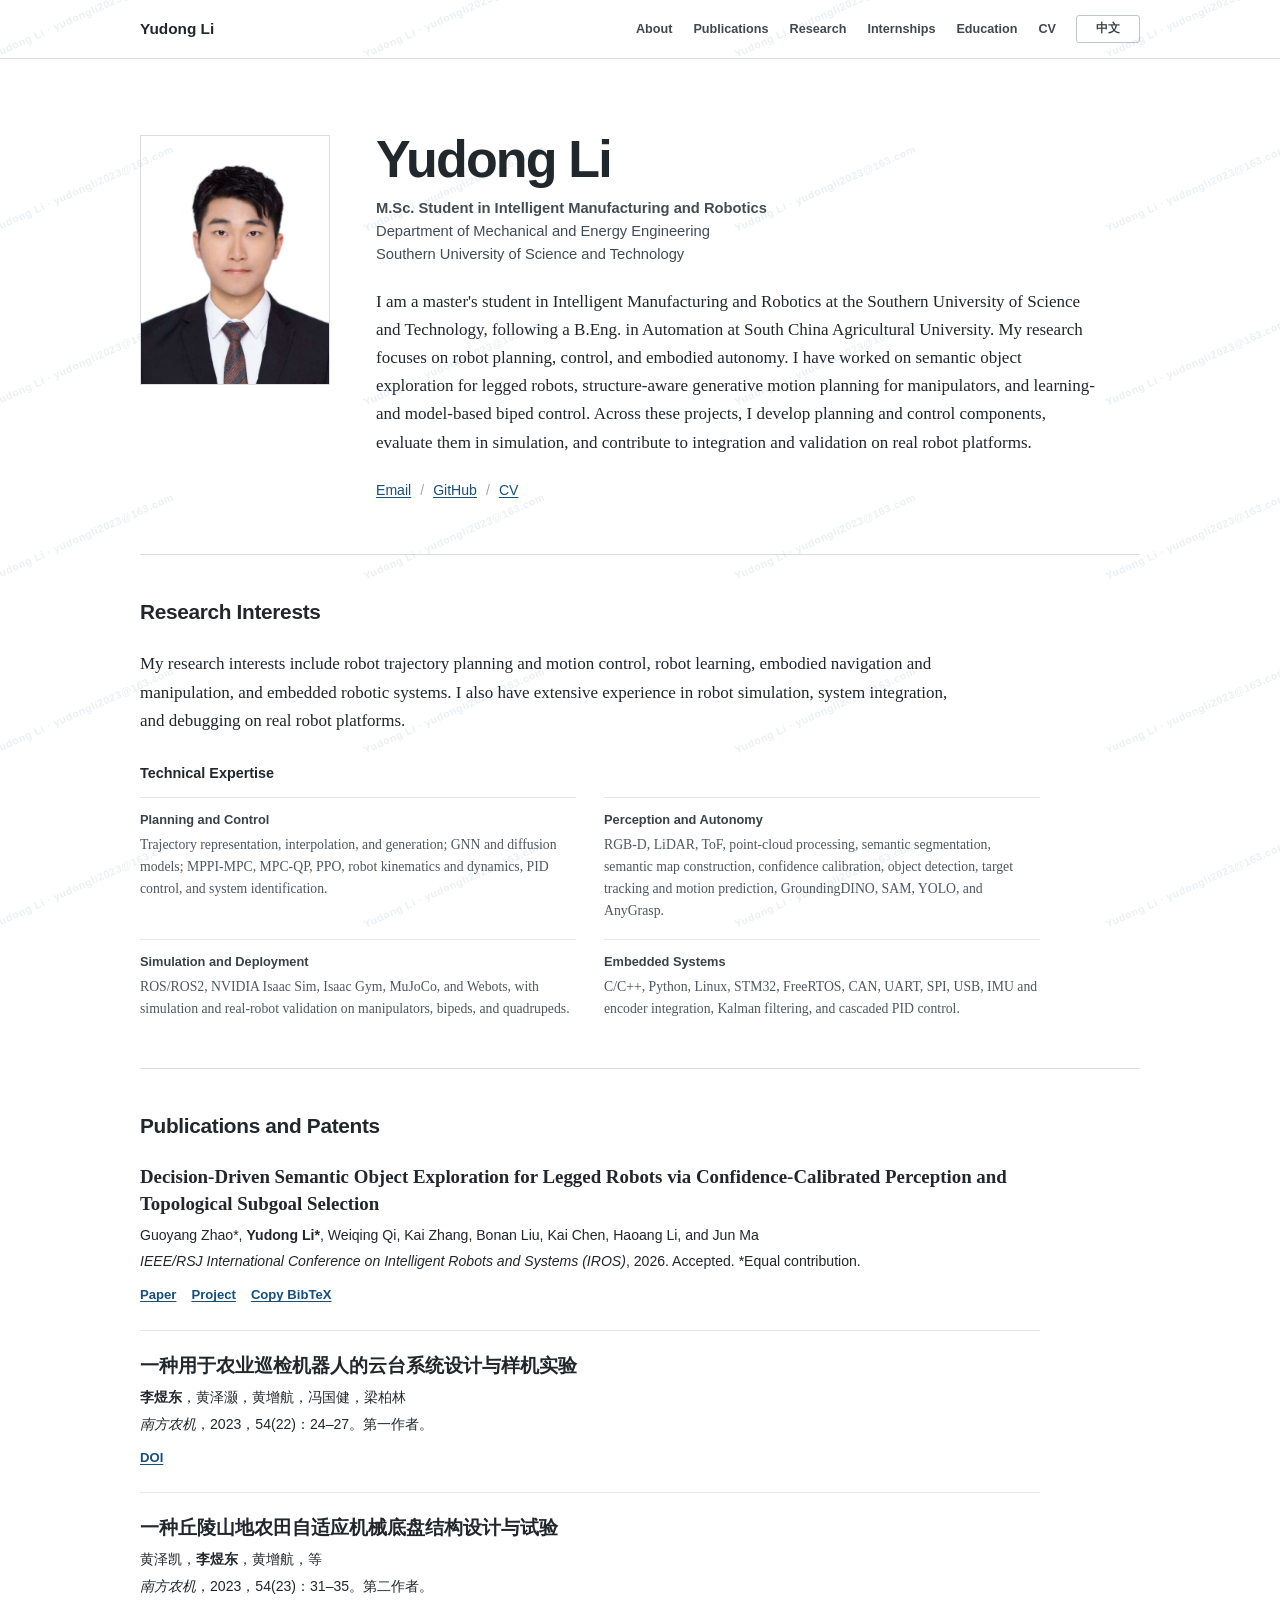
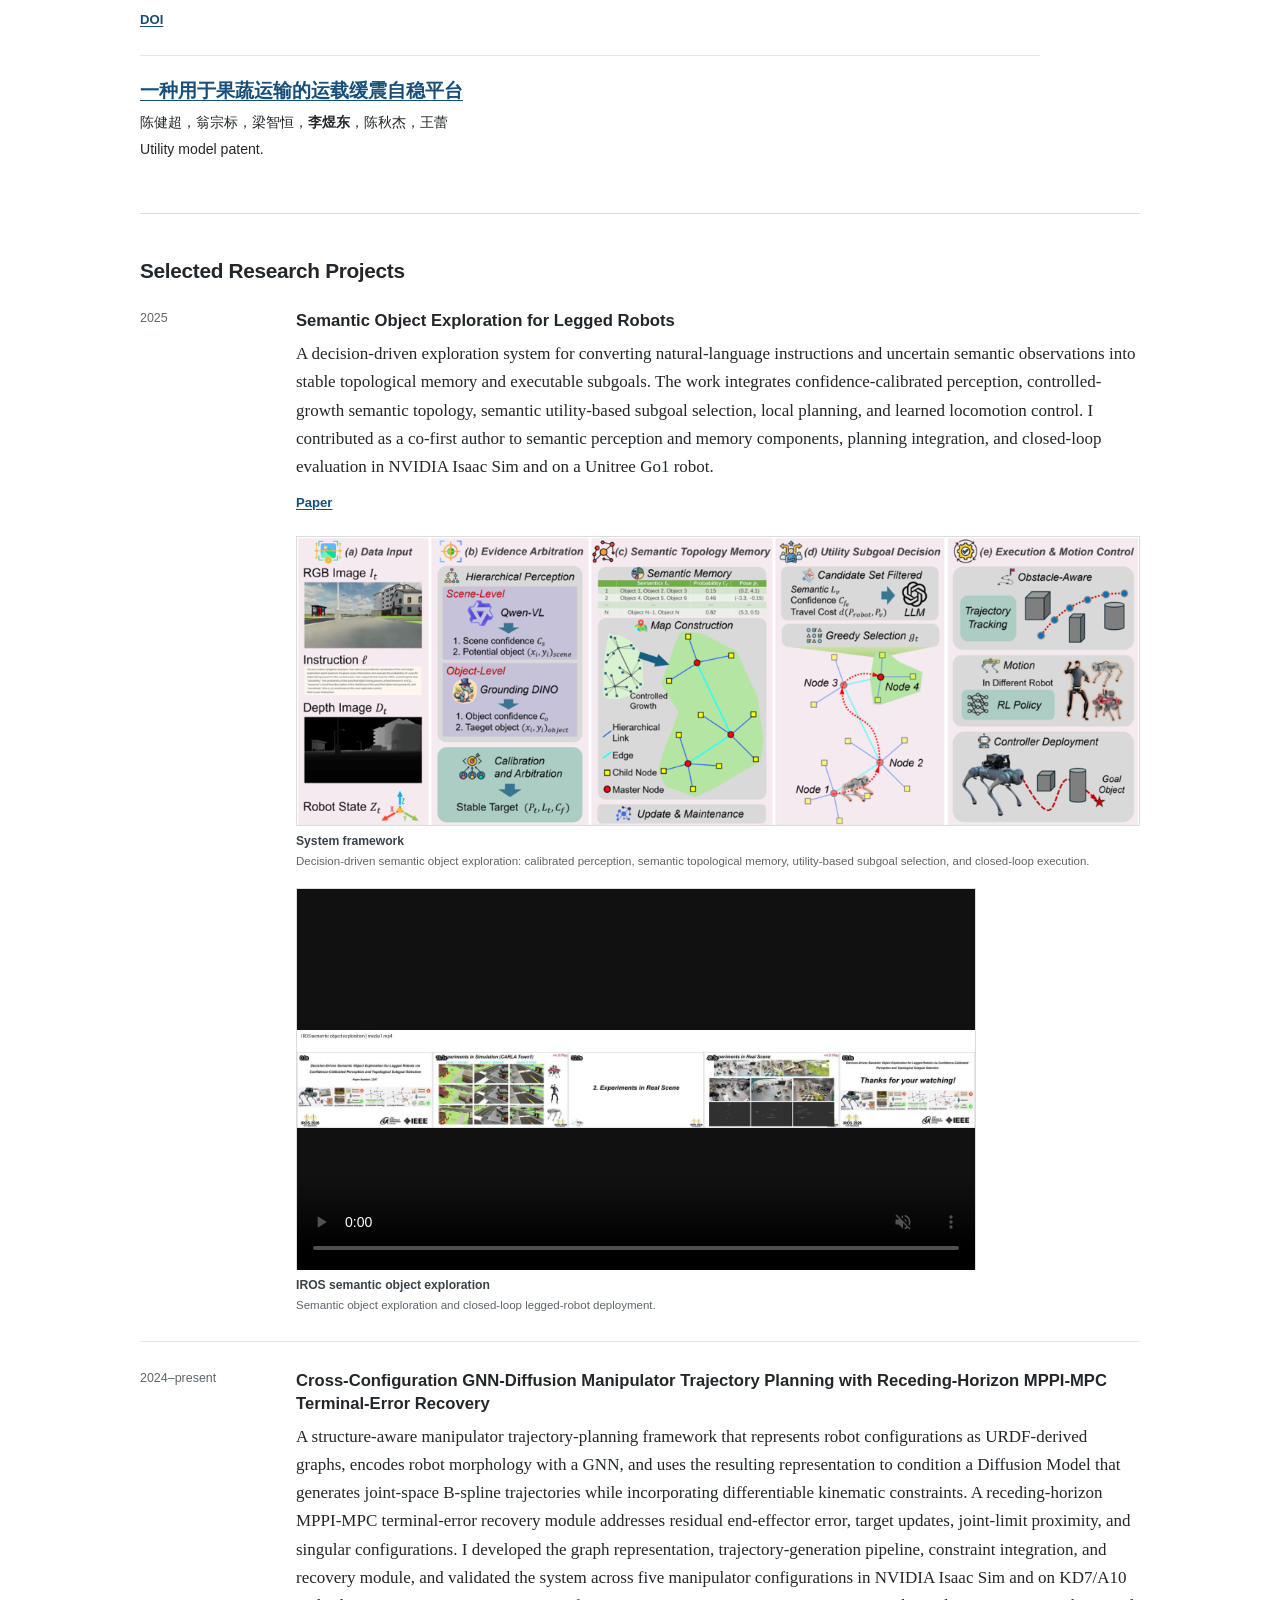
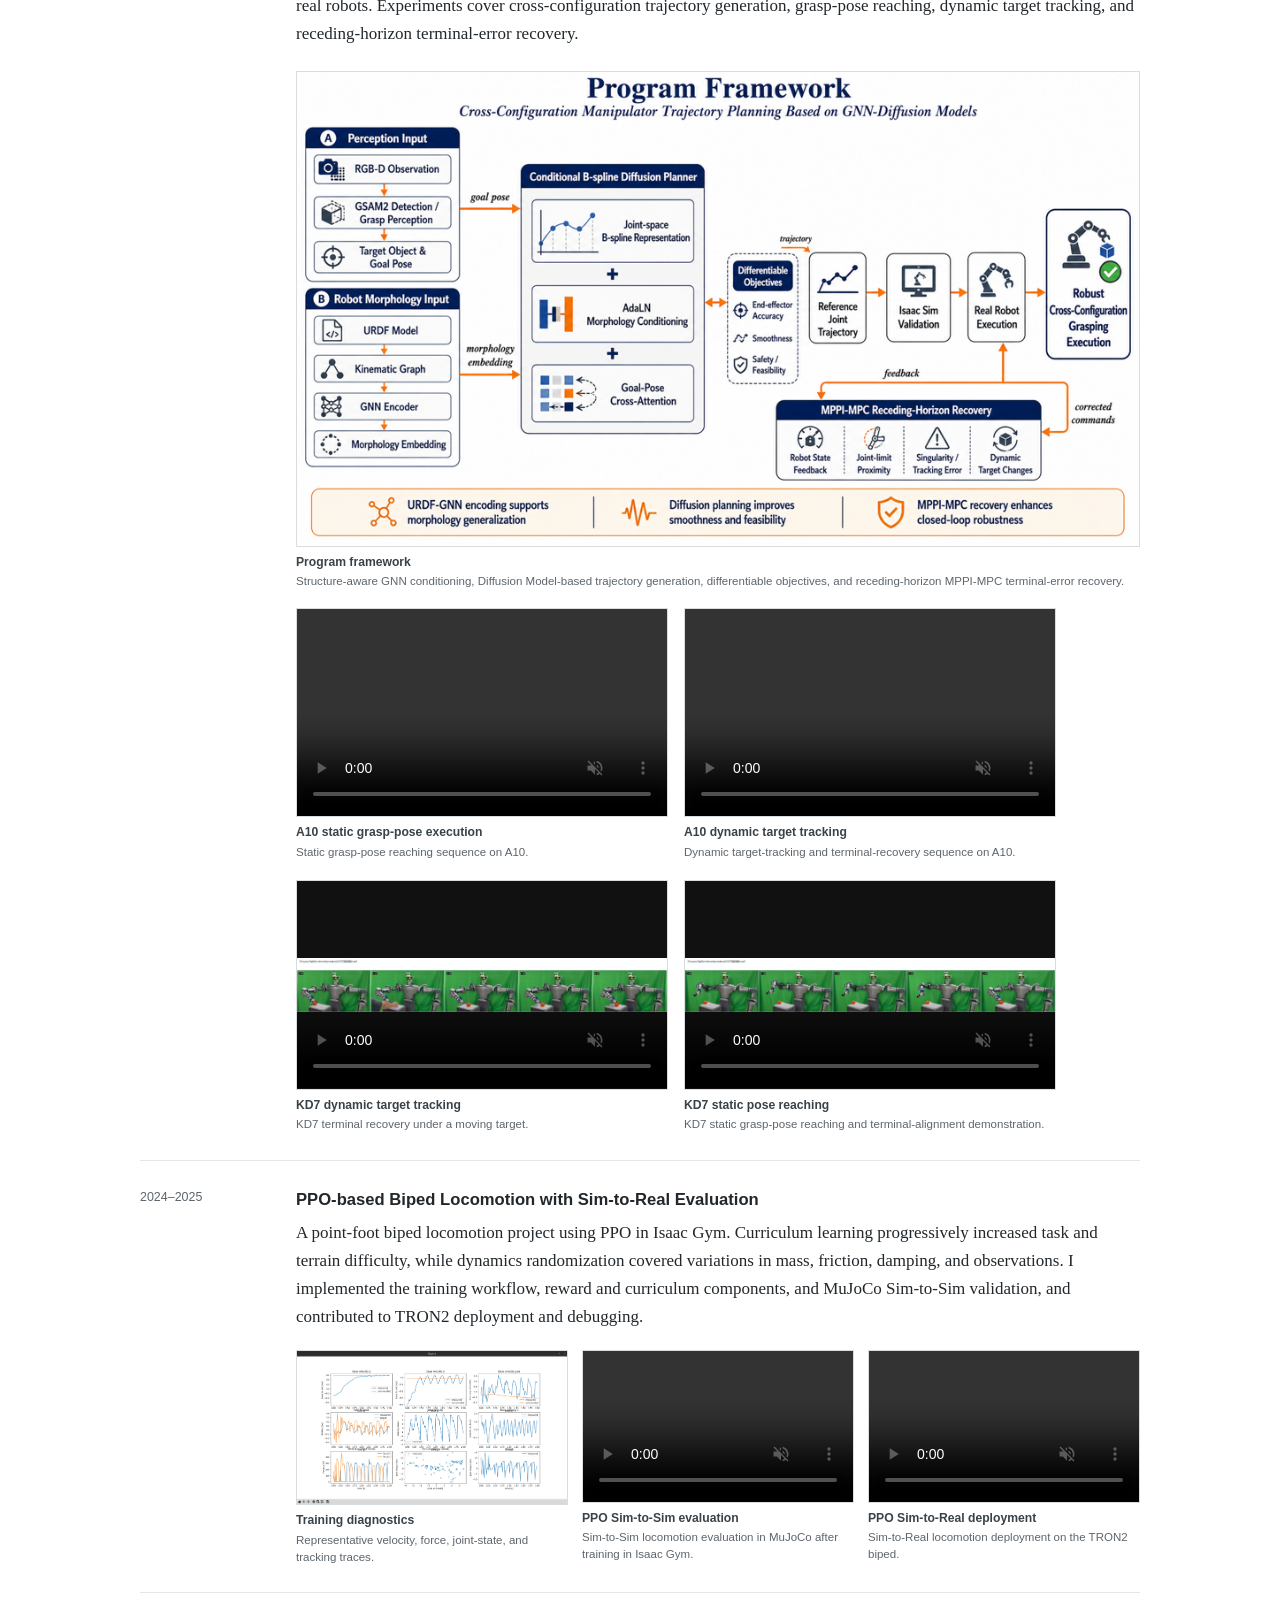
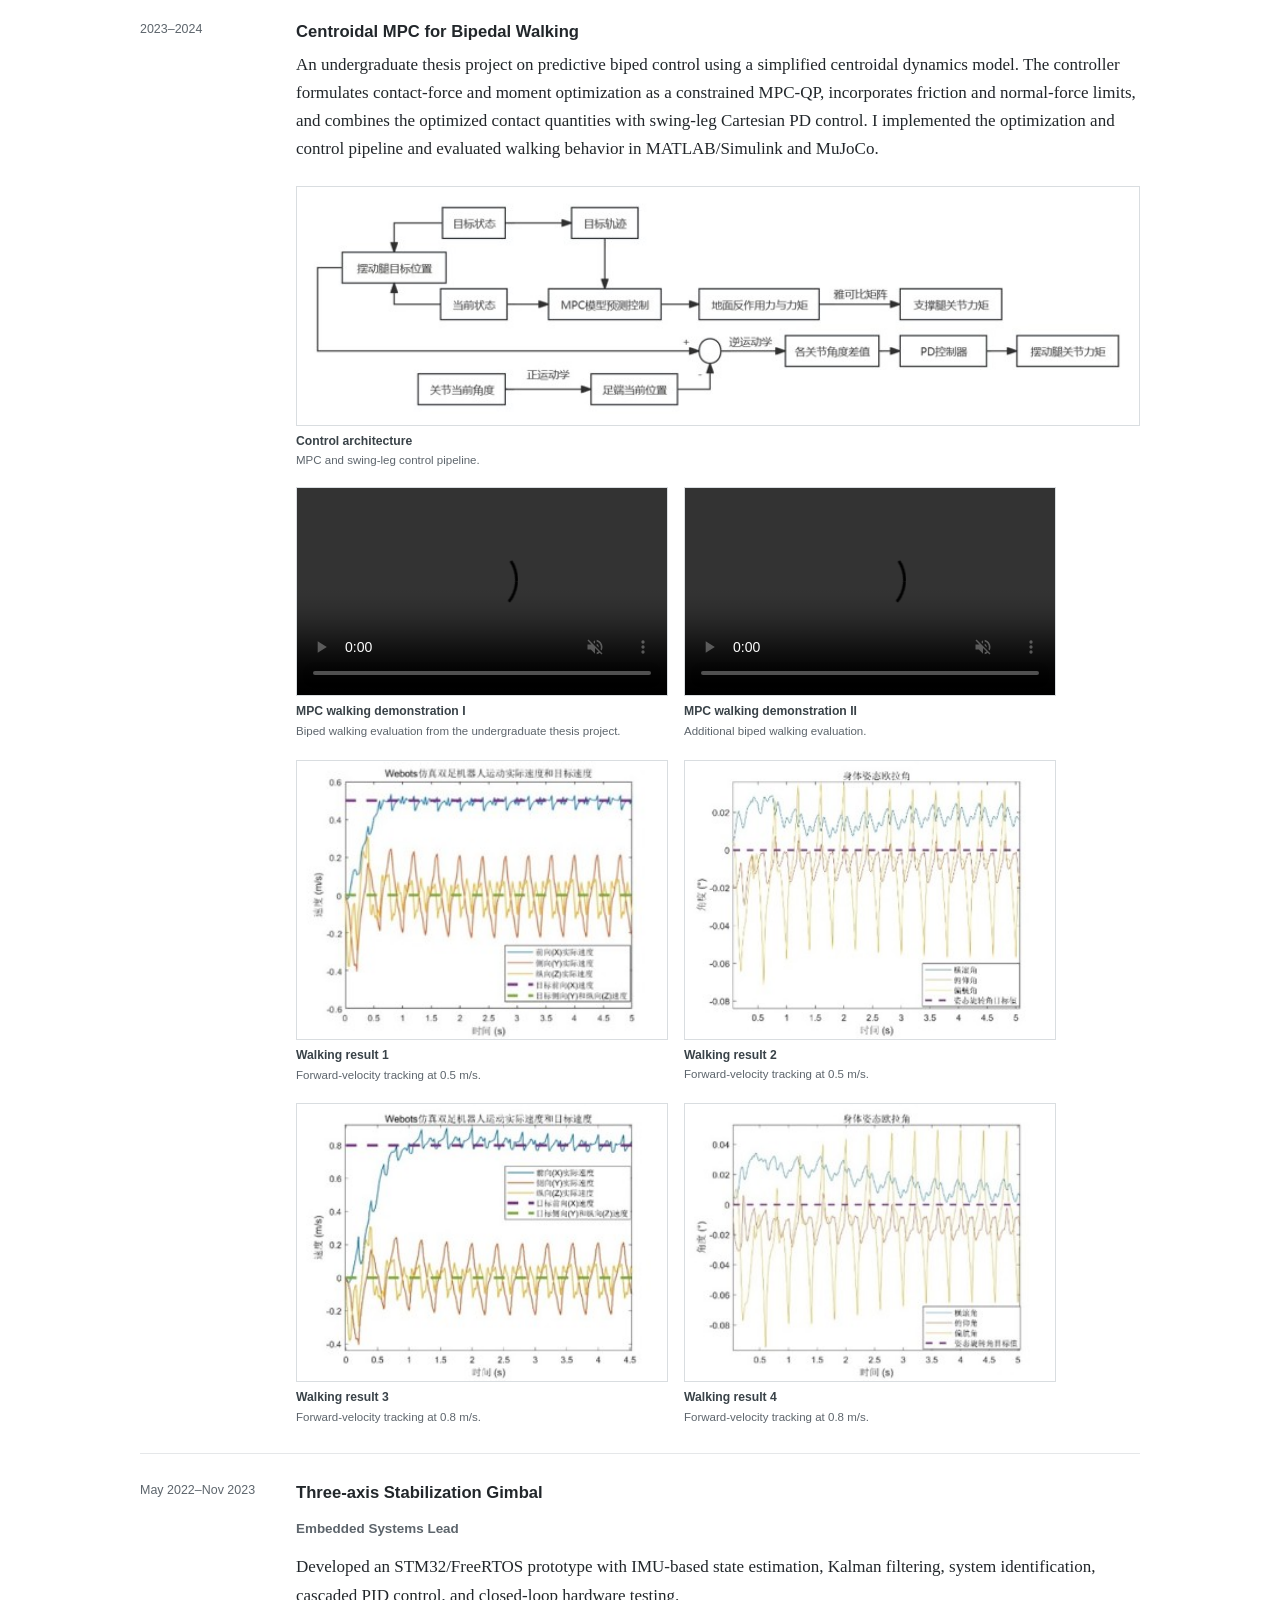
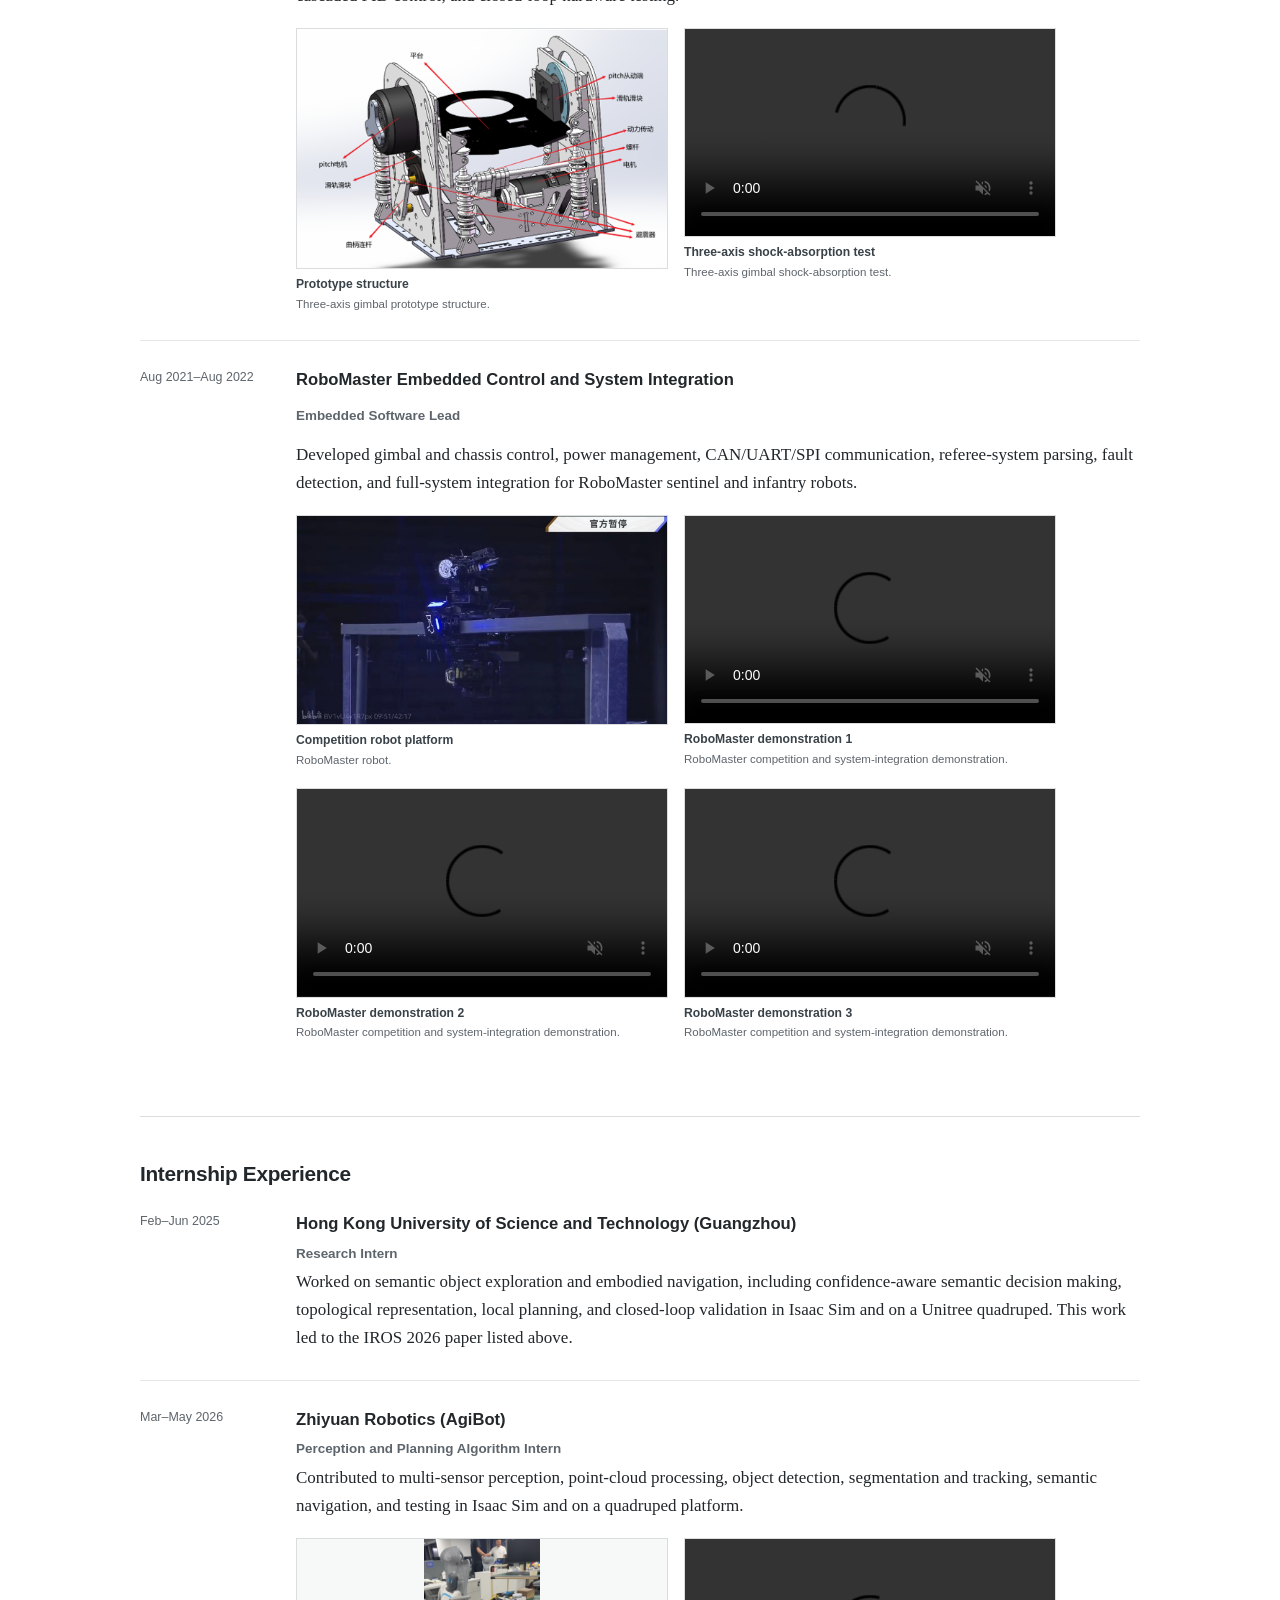
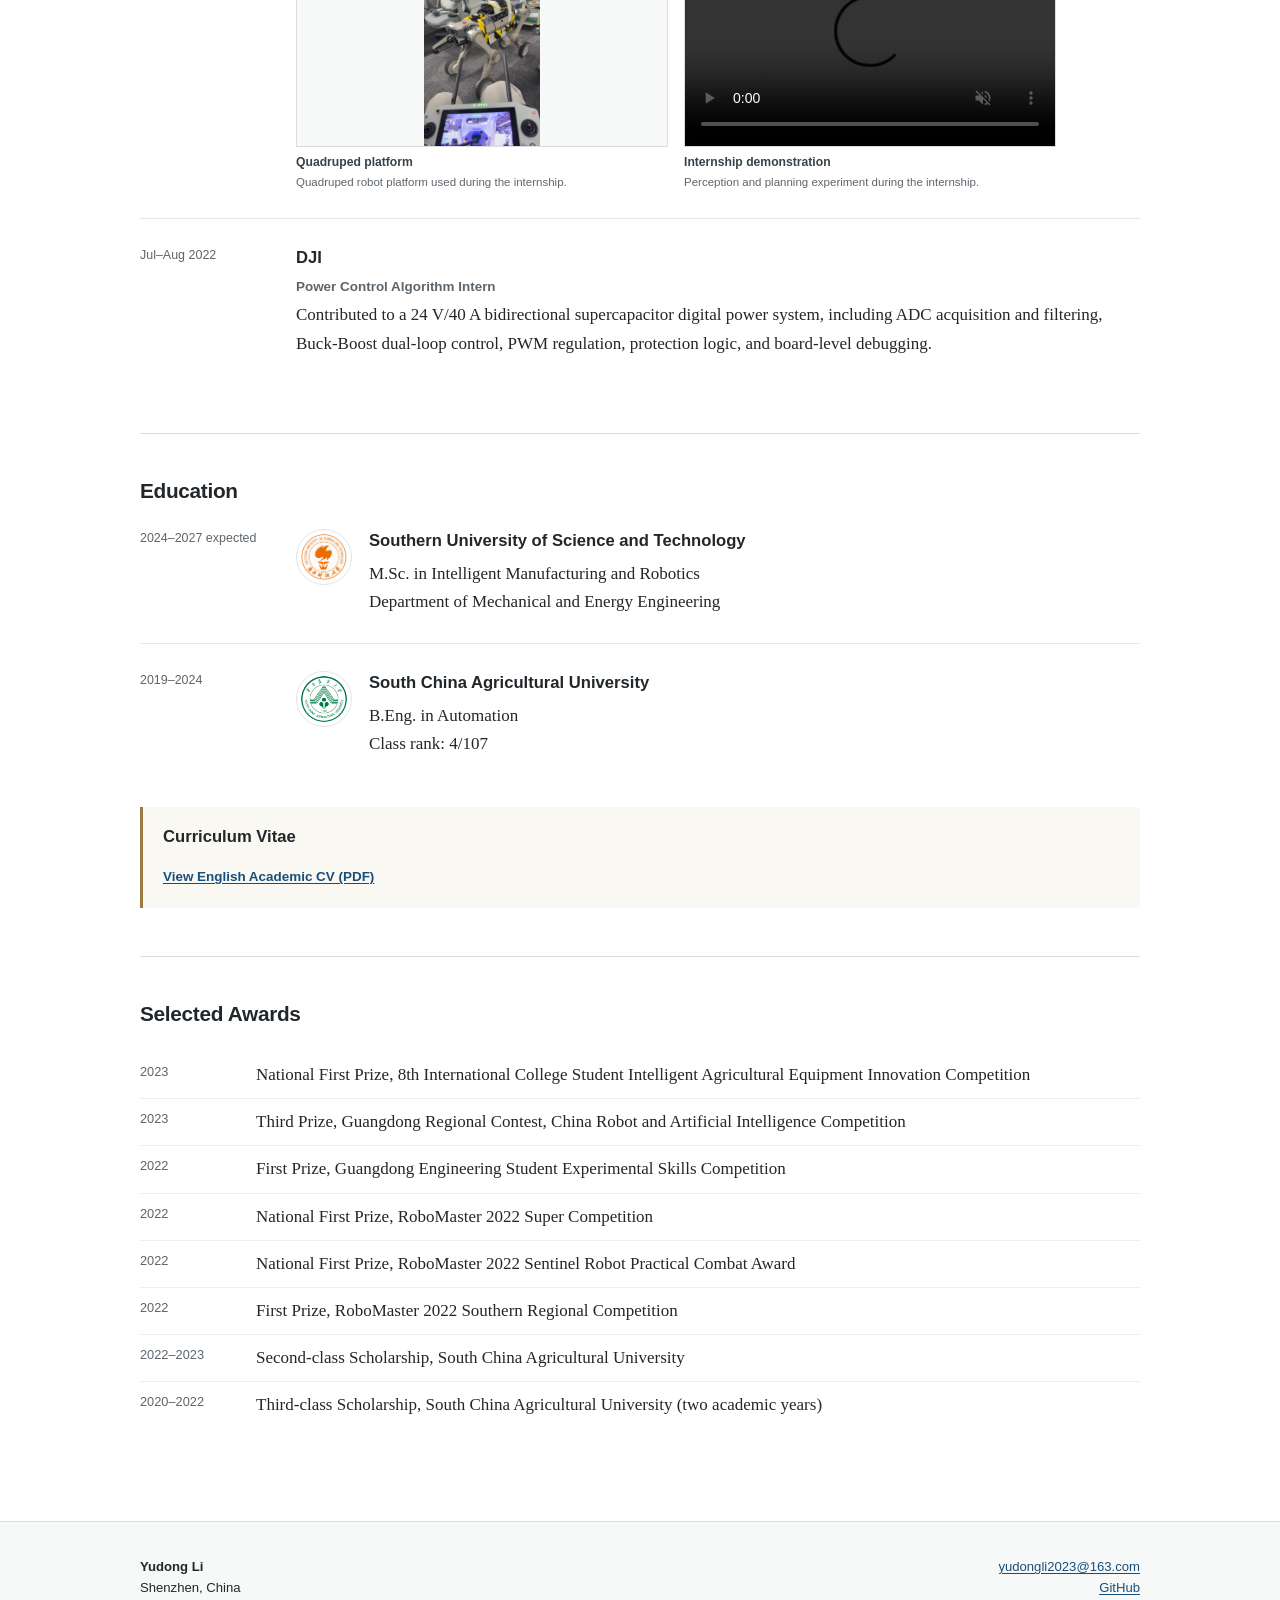
==== commit 7469f048: "Add page watermark and restrict video fullscreen" ====
--- a/index.html
+++ b/index.html
@@ -17,6 +17,14 @@
 </head>
 <body>
   <a class="skip-link" href="#main">Skip to content</a>
+  <div class="page-watermark" aria-hidden="true">
+    <span>Yudong Li · yudongli2023@163.com</span><span>Yudong Li · yudongli2023@163.com</span><span>Yudong Li · yudongli2023@163.com</span><span>Yudong Li · yudongli2023@163.com</span>
+    <span>Yudong Li · yudongli2023@163.com</span><span>Yudong Li · yudongli2023@163.com</span><span>Yudong Li · yudongli2023@163.com</span><span>Yudong Li · yudongli2023@163.com</span>
+    <span>Yudong Li · yudongli2023@163.com</span><span>Yudong Li · yudongli2023@163.com</span><span>Yudong Li · yudongli2023@163.com</span><span>Yudong Li · yudongli2023@163.com</span>
+    <span>Yudong Li · yudongli2023@163.com</span><span>Yudong Li · yudongli2023@163.com</span><span>Yudong Li · yudongli2023@163.com</span><span>Yudong Li · yudongli2023@163.com</span>
+    <span>Yudong Li · yudongli2023@163.com</span><span>Yudong Li · yudongli2023@163.com</span><span>Yudong Li · yudongli2023@163.com</span><span>Yudong Li · yudongli2023@163.com</span>
+    <span>Yudong Li · yudongli2023@163.com</span><span>Yudong Li · yudongli2023@163.com</span><span>Yudong Li · yudongli2023@163.com</span><span>Yudong Li · yudongli2023@163.com</span>
+  </div>
 
   <header class="site-header">
     <div class="header-inner">
--- a/assets/styles.css
+++ b/assets/styles.css
@@ -30,6 +30,30 @@
 .sr-only { position: absolute; width: 1px; height: 1px; padding: 0; margin: -1px; overflow: hidden; clip: rect(0, 0, 0, 0); white-space: nowrap; border: 0; }
 .skip-link { position: fixed; z-index: 100; top: 8px; left: 8px; padding: 8px 12px; color: #fff; background: var(--ink); transform: translateY(-150%); }
 .skip-link:focus { transform: none; }
+
+.page-watermark {
+  position: fixed;
+  z-index: 60;
+  inset: -8vh -8vw;
+  display: grid;
+  grid-template-columns: repeat(4, minmax(230px, 1fr));
+  grid-template-rows: repeat(6, 1fr);
+  overflow: hidden;
+  pointer-events: none;
+  user-select: none;
+}
+.page-watermark span {
+  align-self: center;
+  justify-self: center;
+  color: rgba(23, 79, 122, .085);
+  font-family: var(--sans);
+  font-size: clamp(.56rem, .82vw, .72rem);
+  font-weight: 650;
+  letter-spacing: .055em;
+  line-height: 1;
+  white-space: nowrap;
+  transform: rotate(-24deg);
+}
 
 .site-header {
   position: sticky;
@@ -155,6 +179,10 @@
   -webkit-user-drag: none;
   user-select: none;
 }
+.media-item video::-webkit-media-controls-fullscreen-button,
+.media-item video::-webkit-media-controls-picture-in-picture-button {
+  display: none !important;
+}
 .media-item img {
   height: auto;
   max-height: 430px;
@@ -221,6 +249,10 @@
 
 @media (max-width: 760px) {
   body { font-size: 16px; }
+  .page-watermark {
+    grid-template-columns: repeat(2, minmax(190px, 1fr));
+    grid-template-rows: repeat(12, 1fr);
+  }
   .header-inner { align-items: flex-start; flex-direction: column; gap: 4px; padding-block: 10px; }
   .header-actions { width: 100%; align-items: center; justify-content: space-between; gap: 14px; }
   .site-nav { gap: 9px 16px; padding-bottom: 3px; }
@@ -245,7 +277,7 @@
 
 @media print {
   body { font-size: 11pt; color: #000; }
-  .site-header, .skip-link, .text-button, .language-toggle { display: none !important; }
+  .site-header, .skip-link, .text-button, .language-toggle, .page-watermark { display: none !important; }
   .local-preview-notice, .local-media-slot { display: none !important; }
   .page-shell, .footer-inner, .footer-note { width: 100%; }
   .profile { grid-template-columns: 130px 1fr; padding-top: 0; }
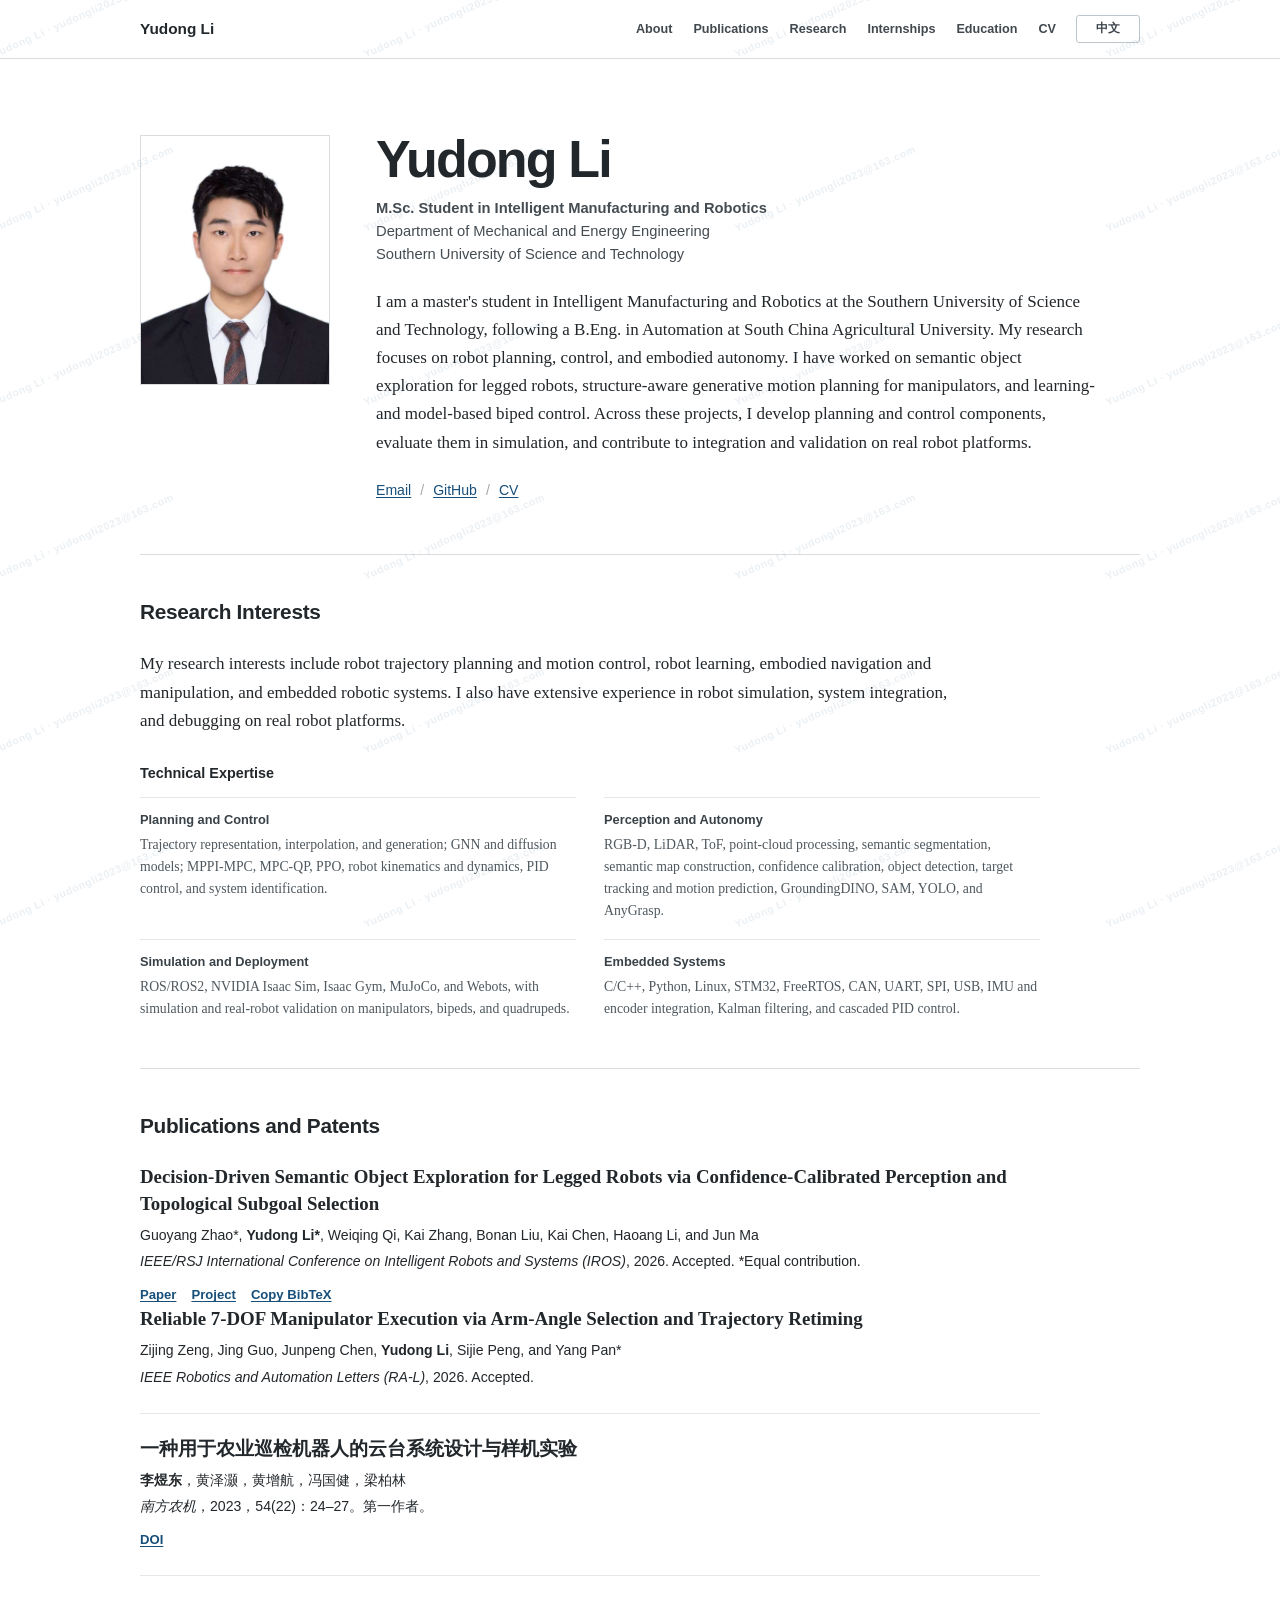
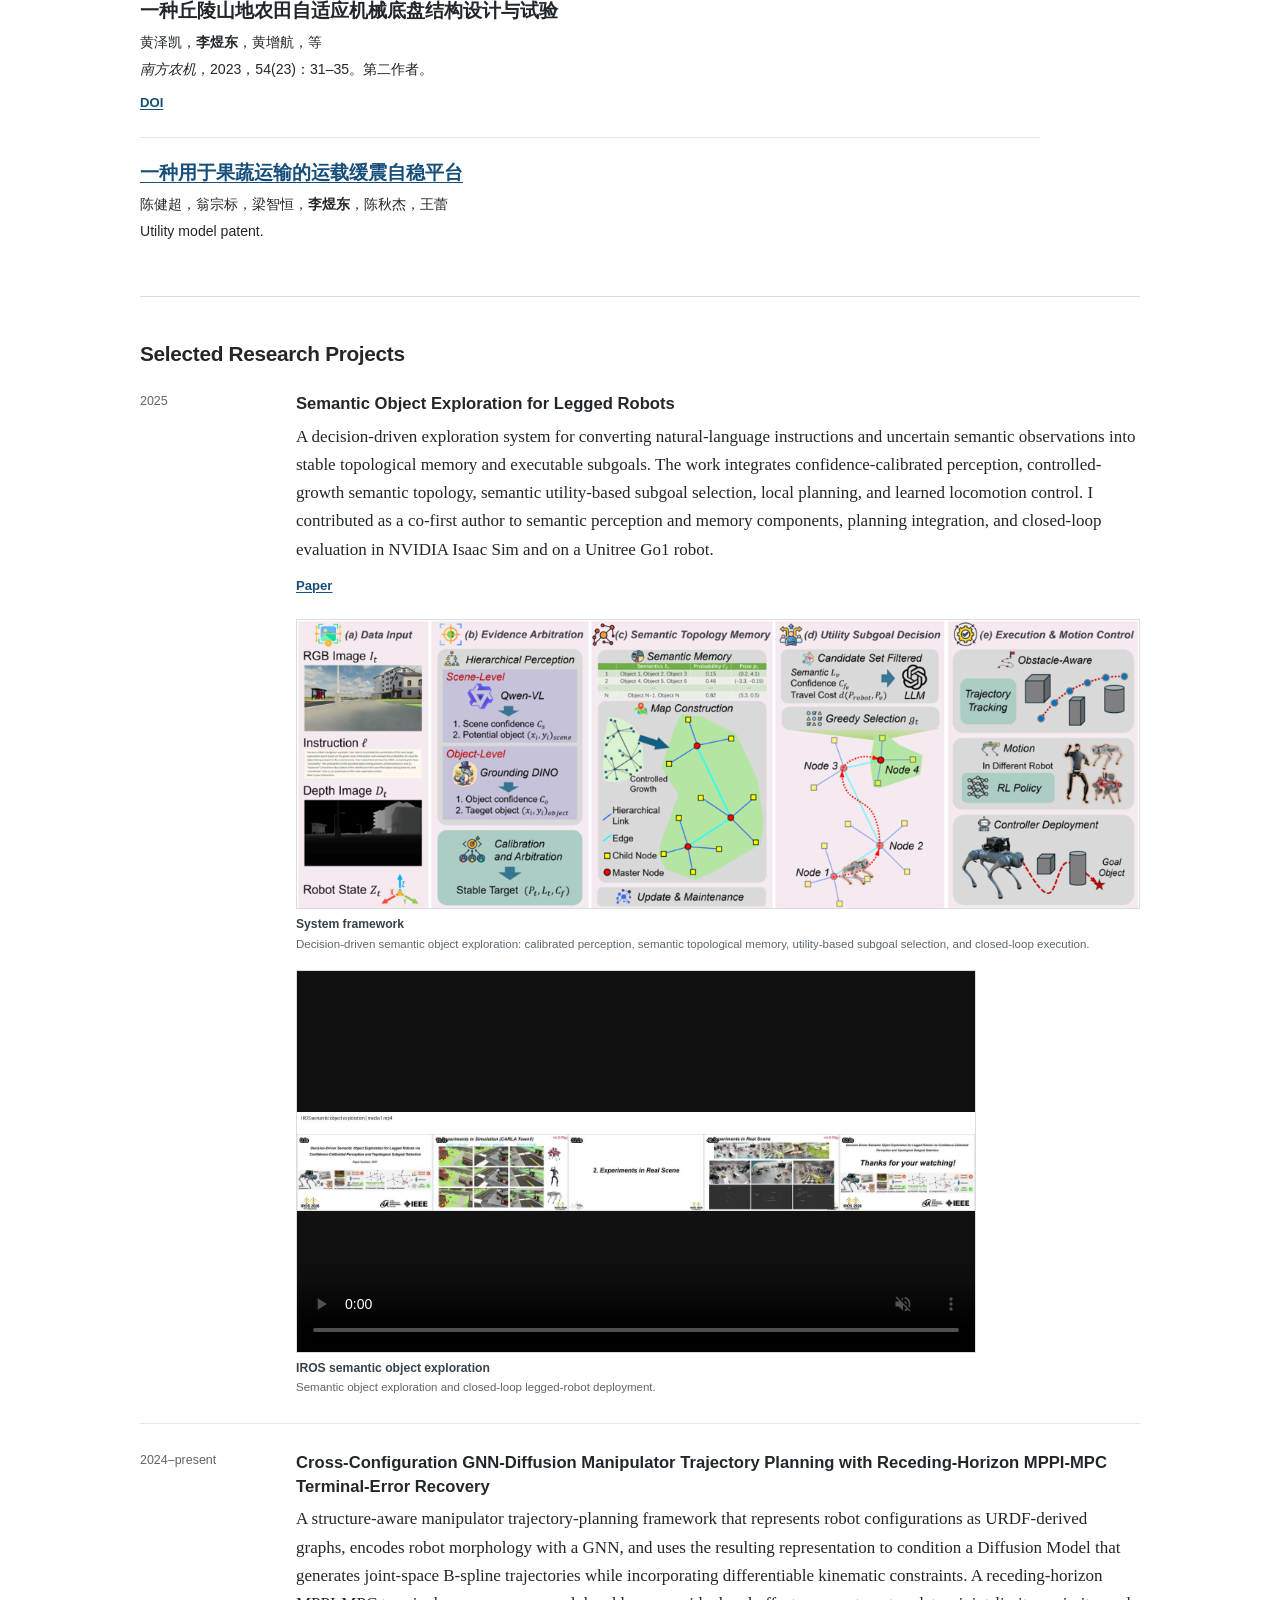
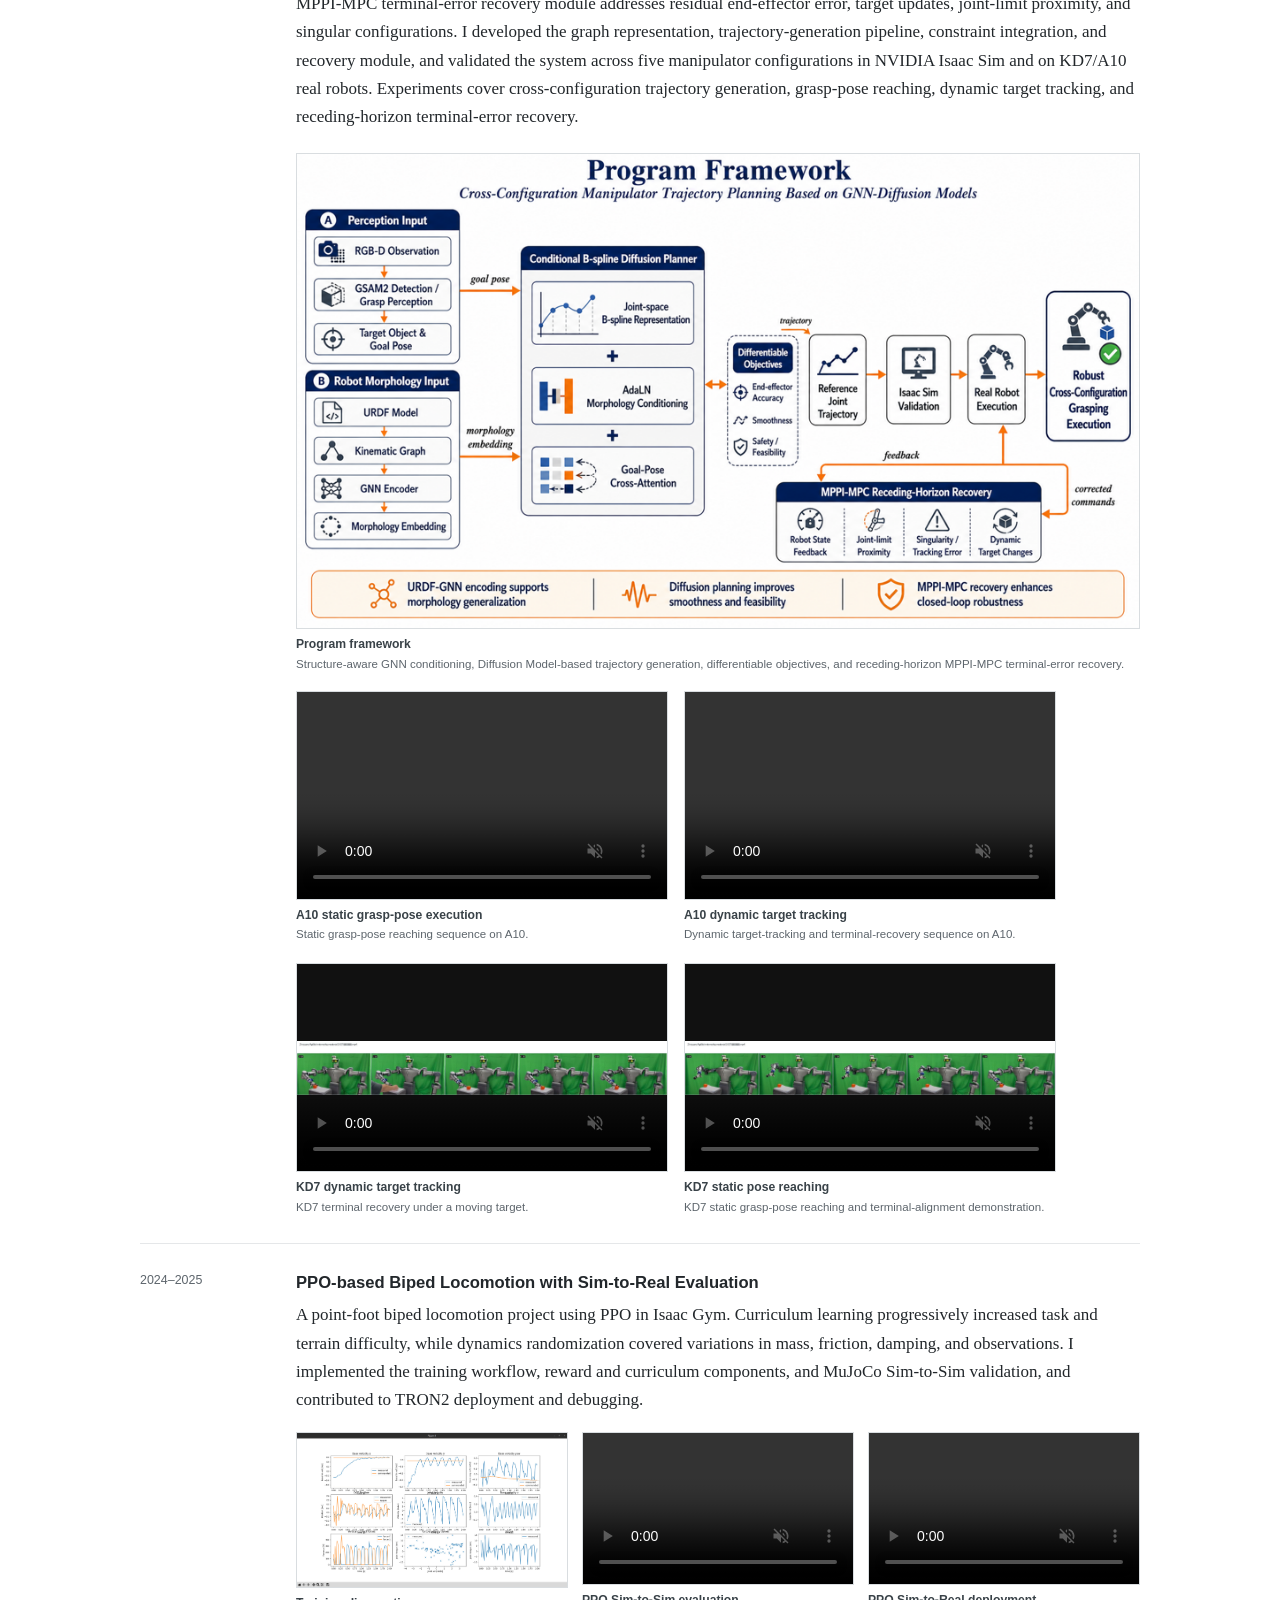
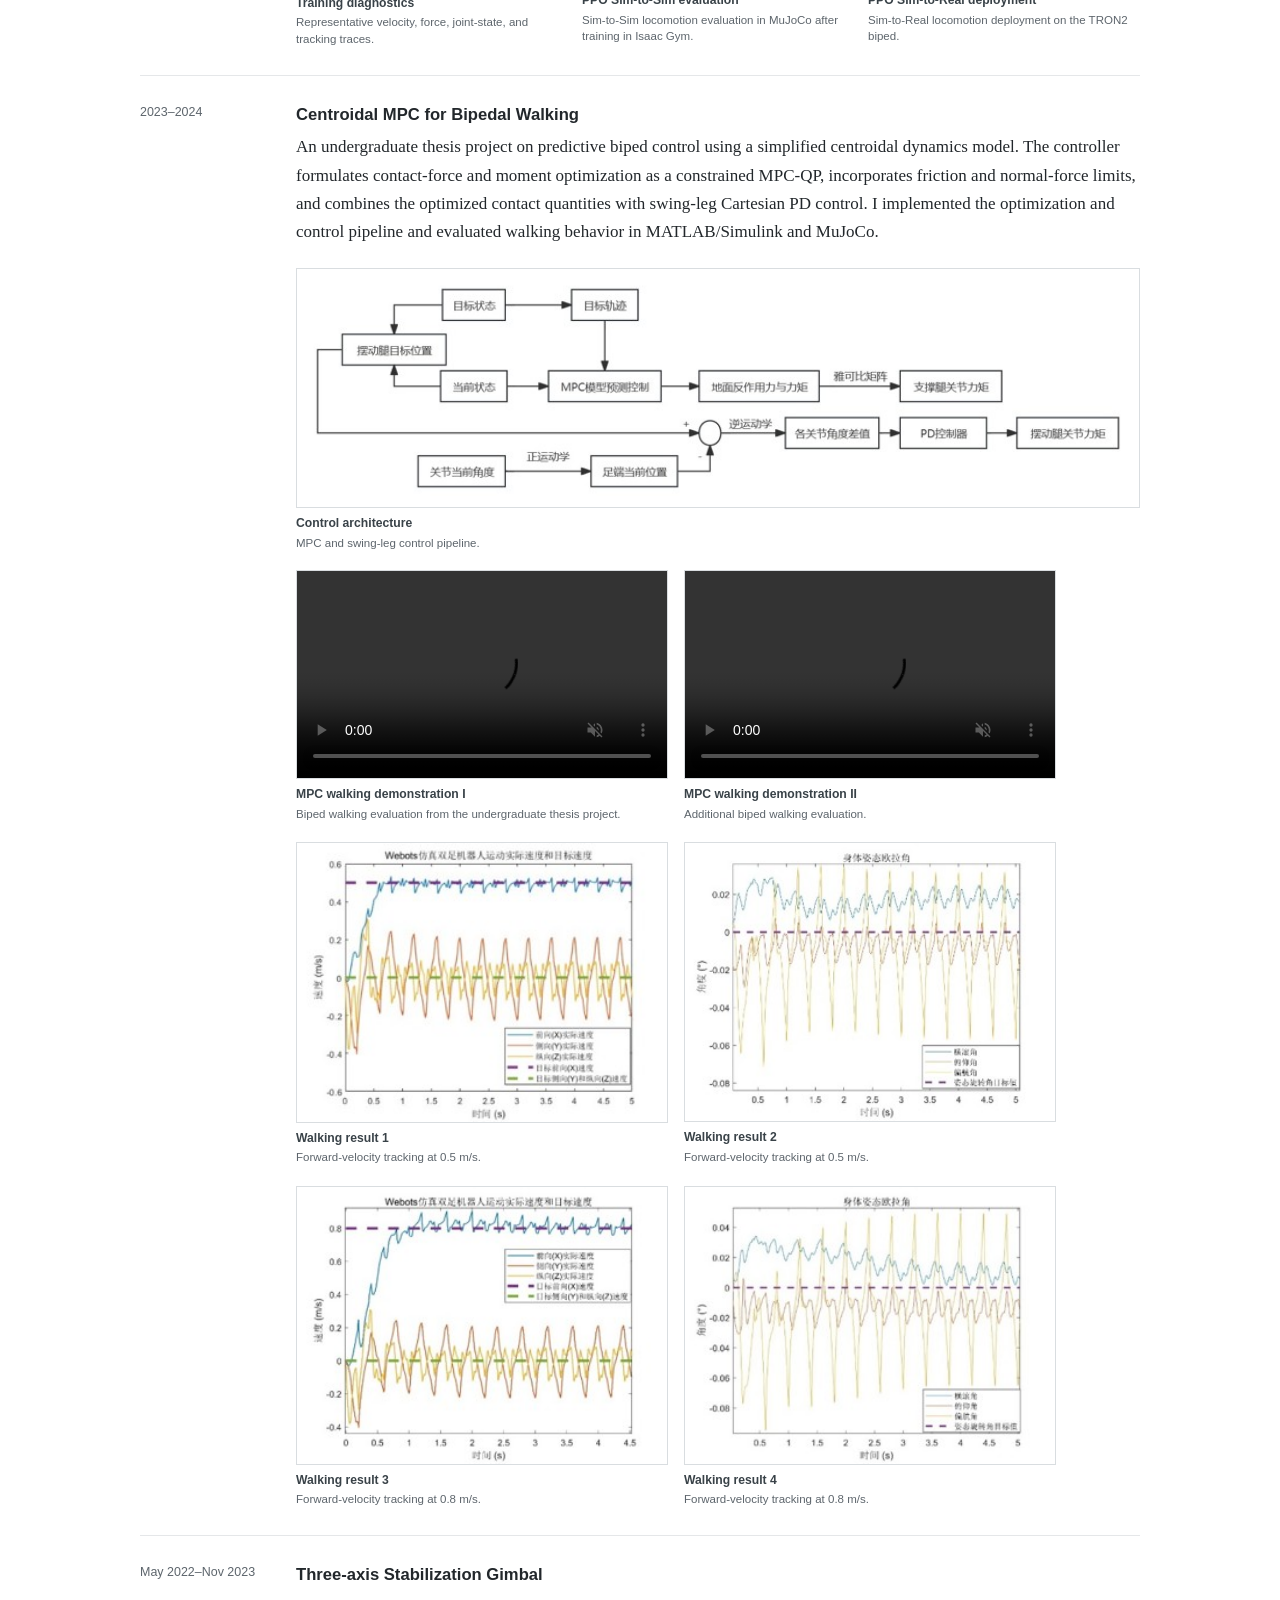
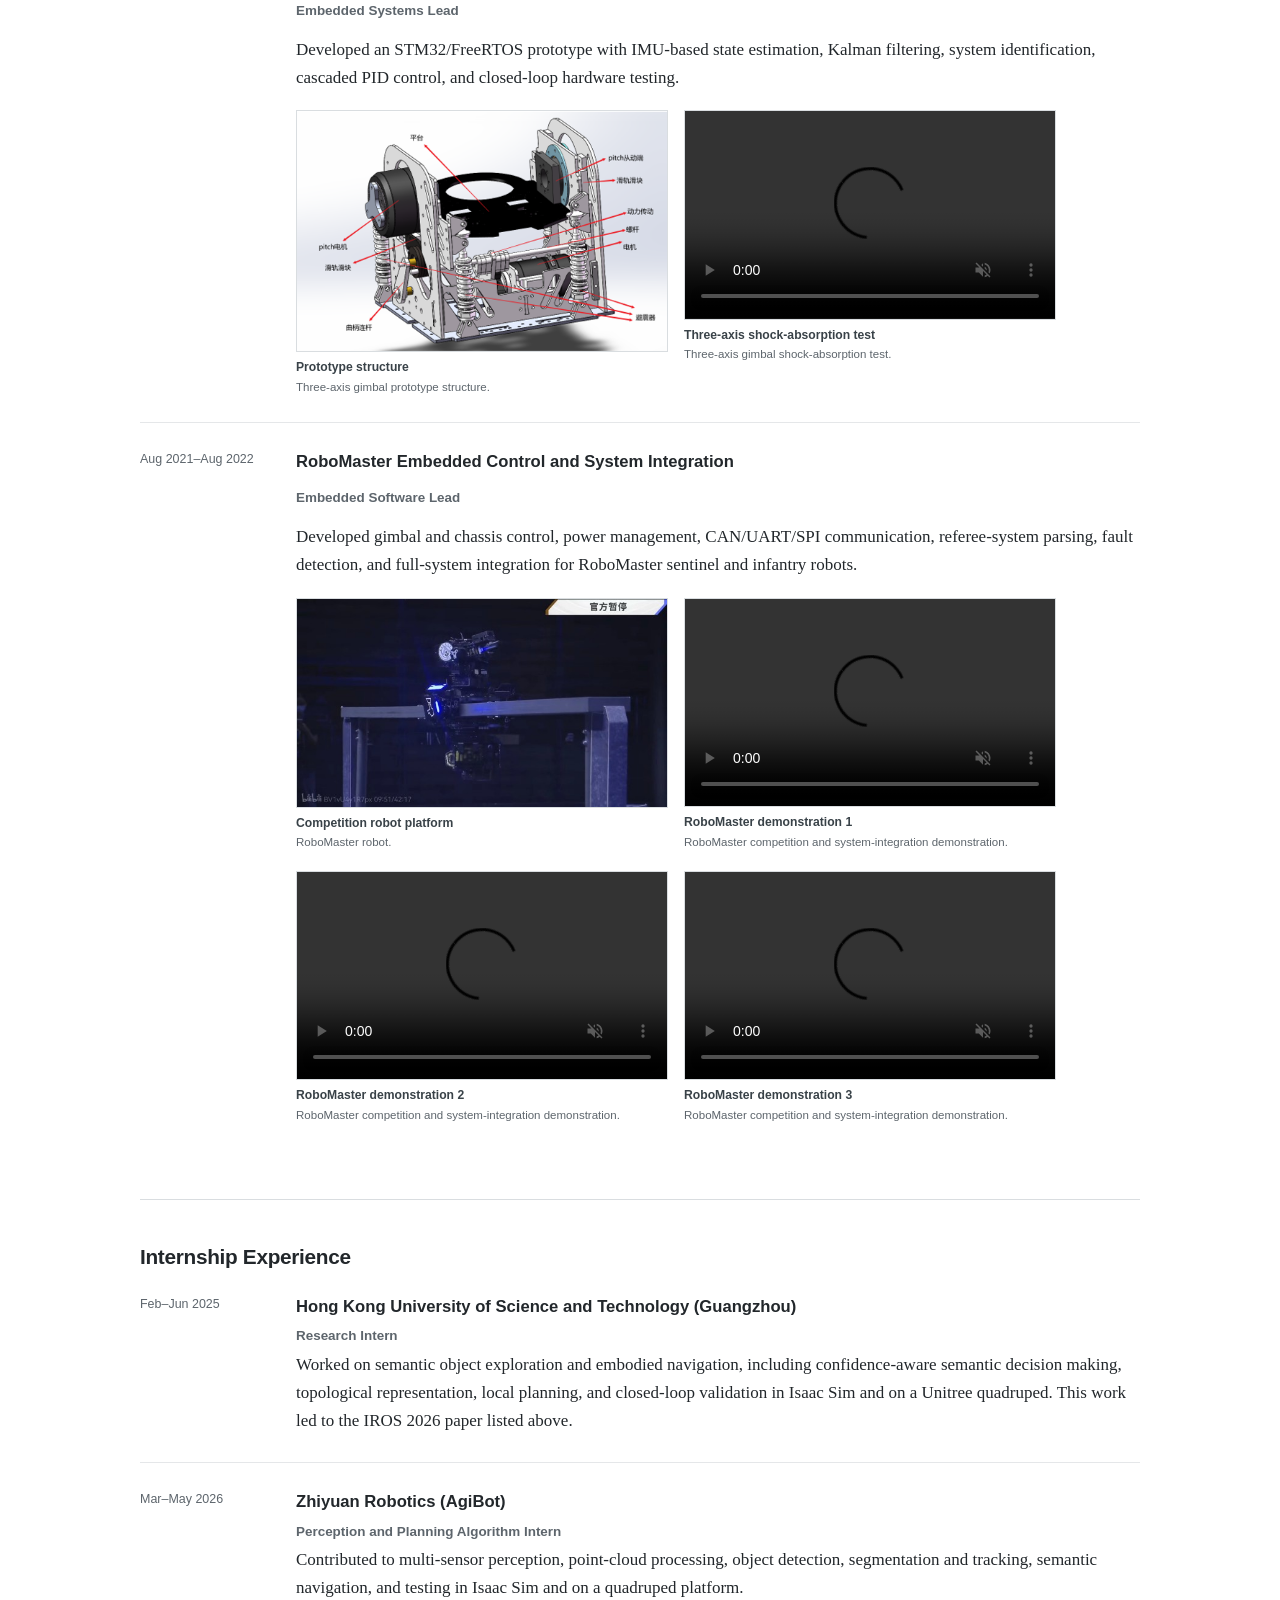
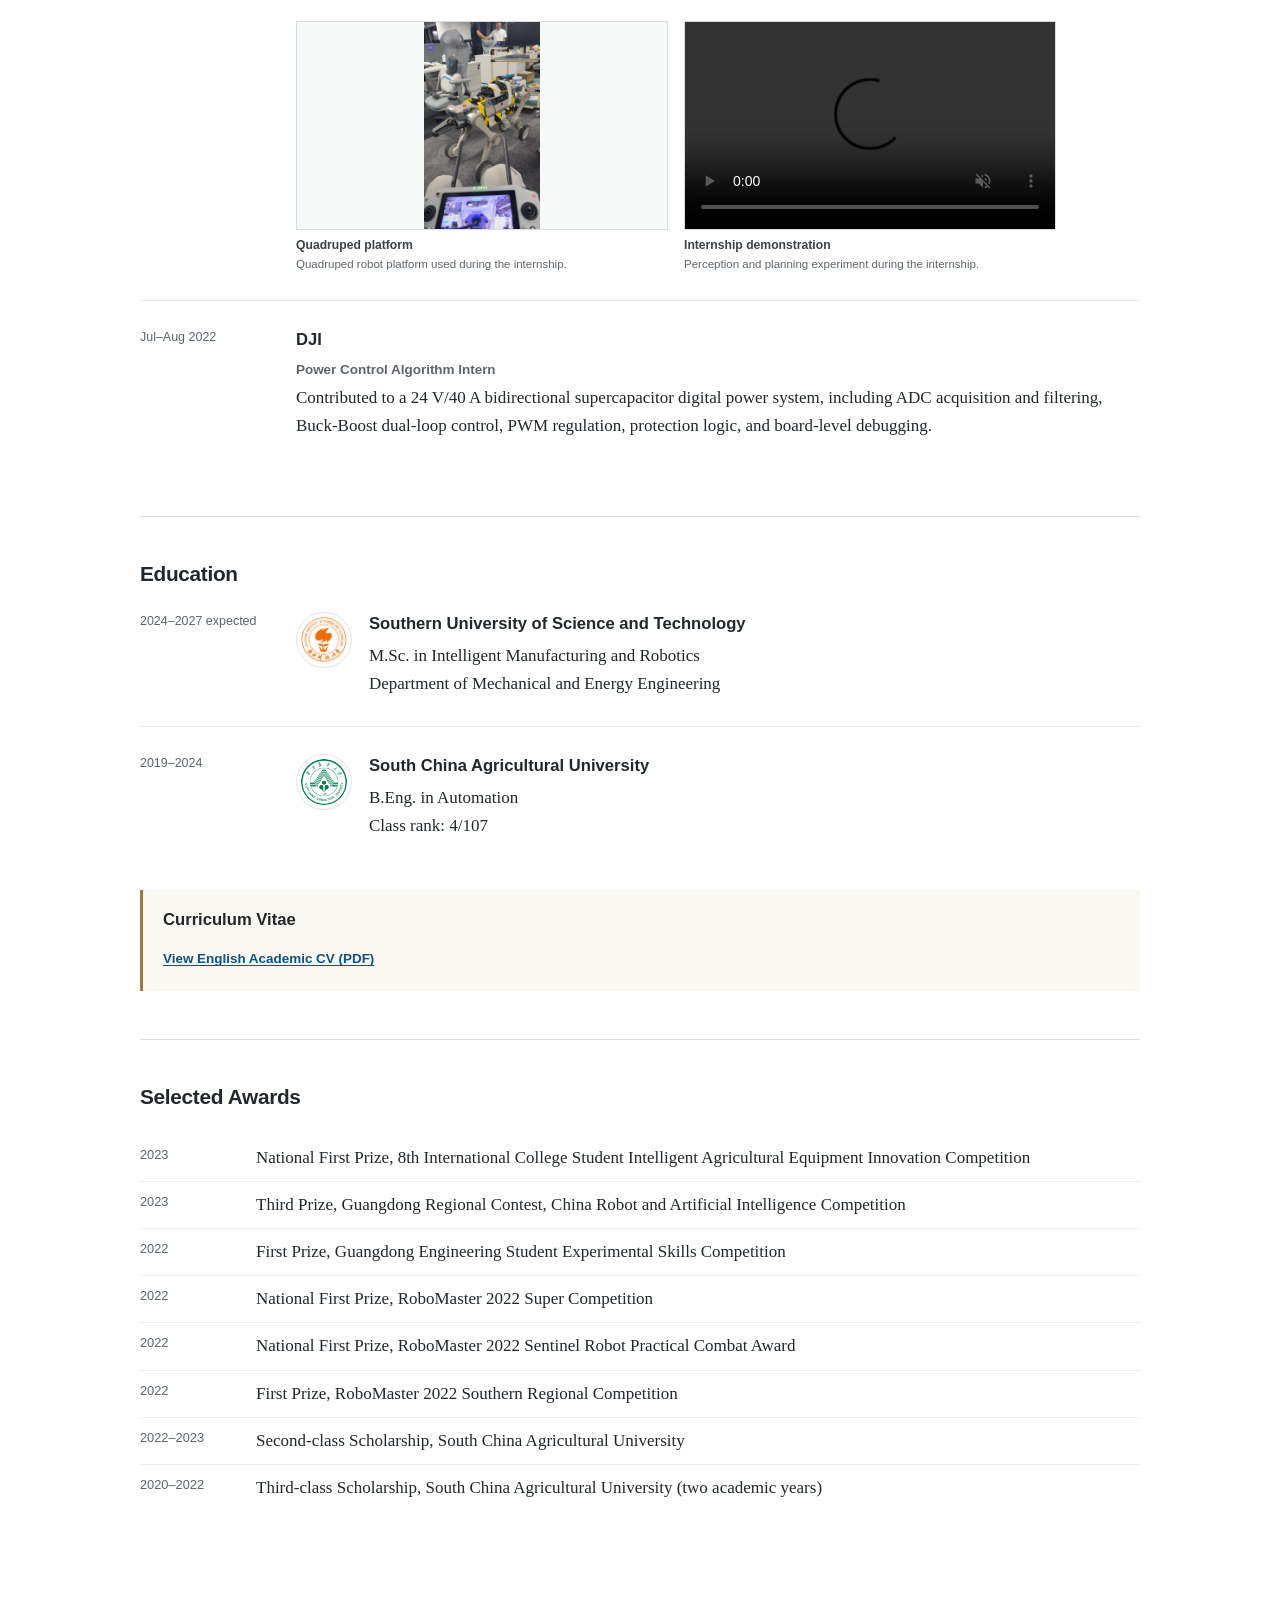
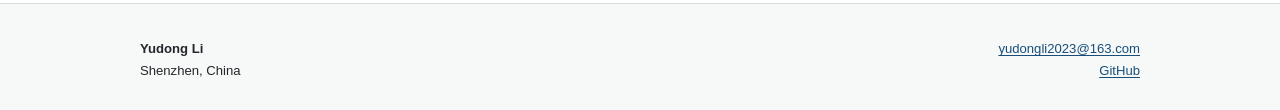
==== commit a844eb6c: "Add publication details for reliable manipulator execution" ====
--- a/index.html
+++ b/index.html
@@ -111,6 +111,12 @@
 }</pre>
       </article>
 
+      <article id="pub-ral-execution" class="publication-item">
+        <h3>Reliable 7-DOF Manipulator Execution via Arm-Angle Selection and Trajectory Retiming</h3>
+        <p class="authors">Zijing Zeng, Jing Guo, Junpeng Chen, <strong>Yudong Li</strong>, Sijie Peng, and Yang Pan*</p>
+        <p class="venue"><em>IEEE Robotics and Automation Letters (RA-L)</em>, 2026. Accepted.</p>
+      </article>
+
       <article id="pub-gimbal" class="publication-item publication-item-secondary">
         <h3>一种用于农业巡检机器人的云台系统设计与样机实验</h3>
         <p class="authors"><strong>李煜东</strong>，黄泽灏，黄增航，冯国健，梁柏林</p>
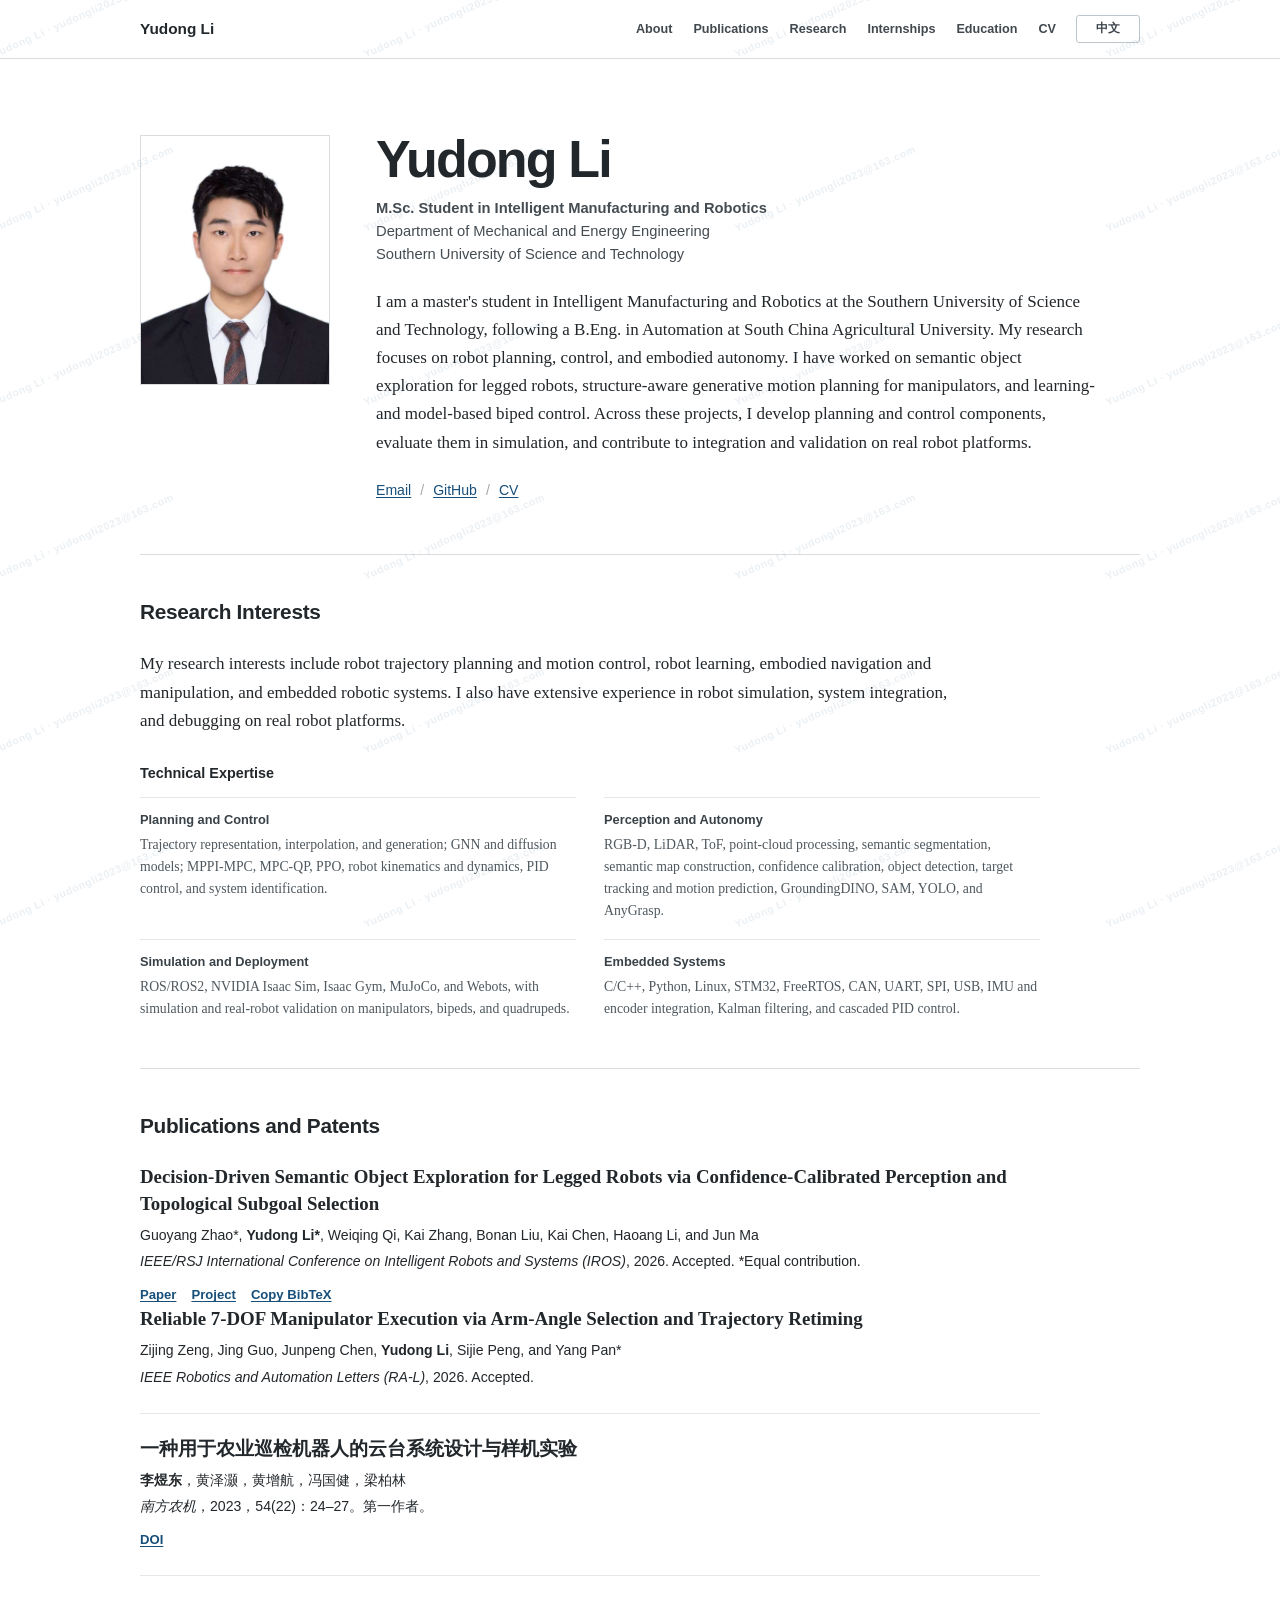
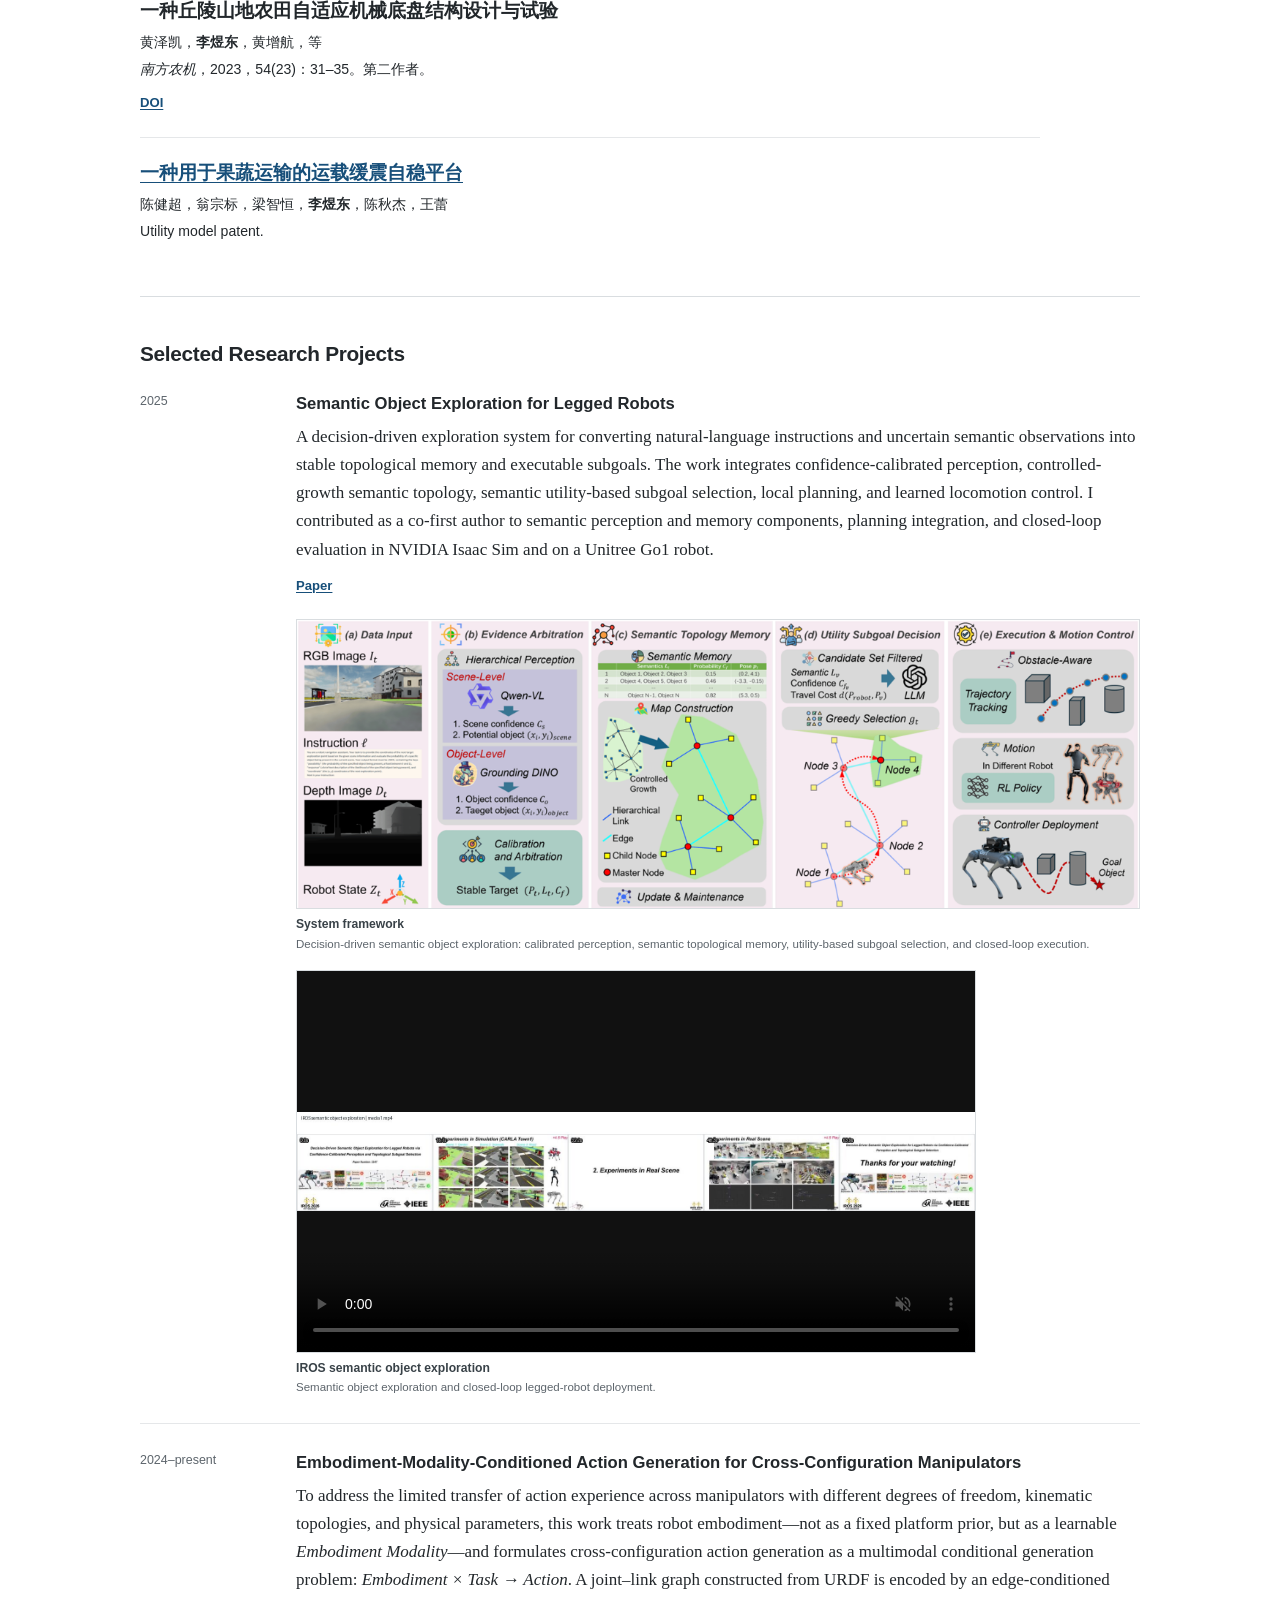
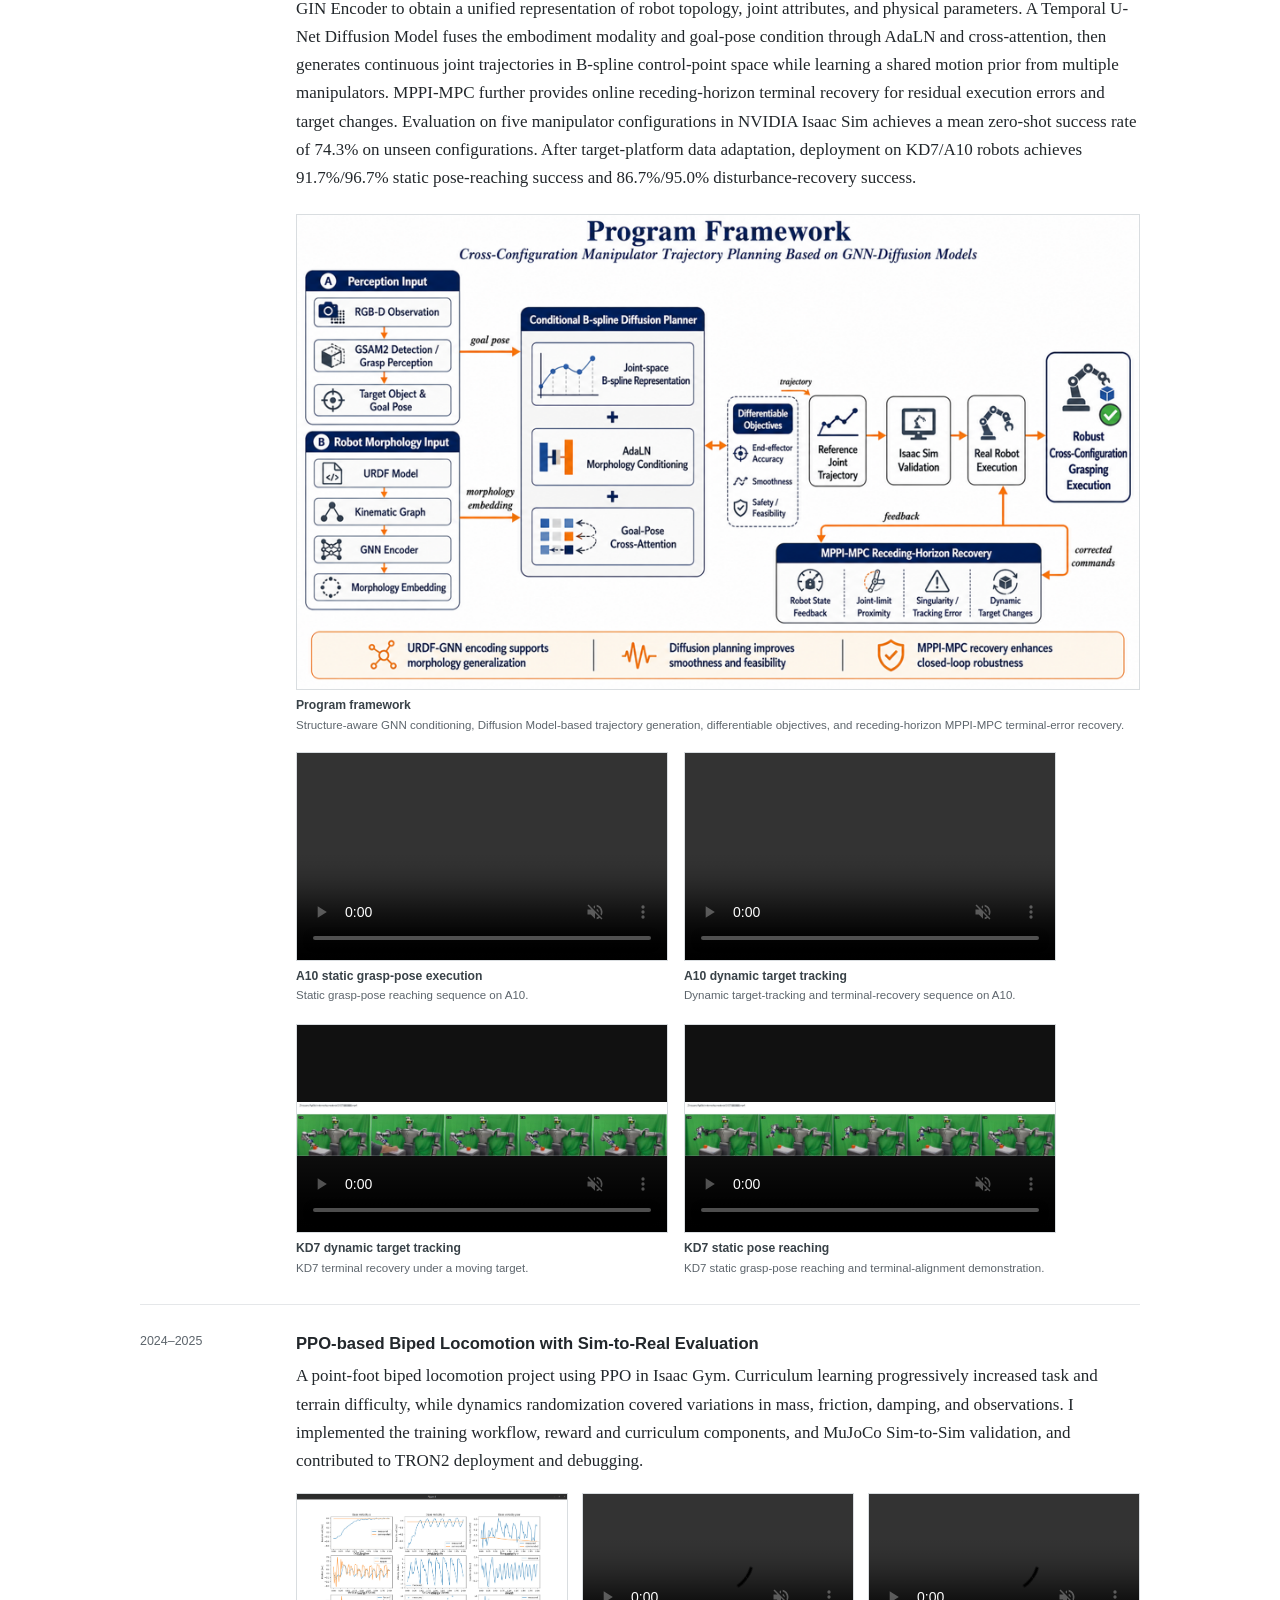
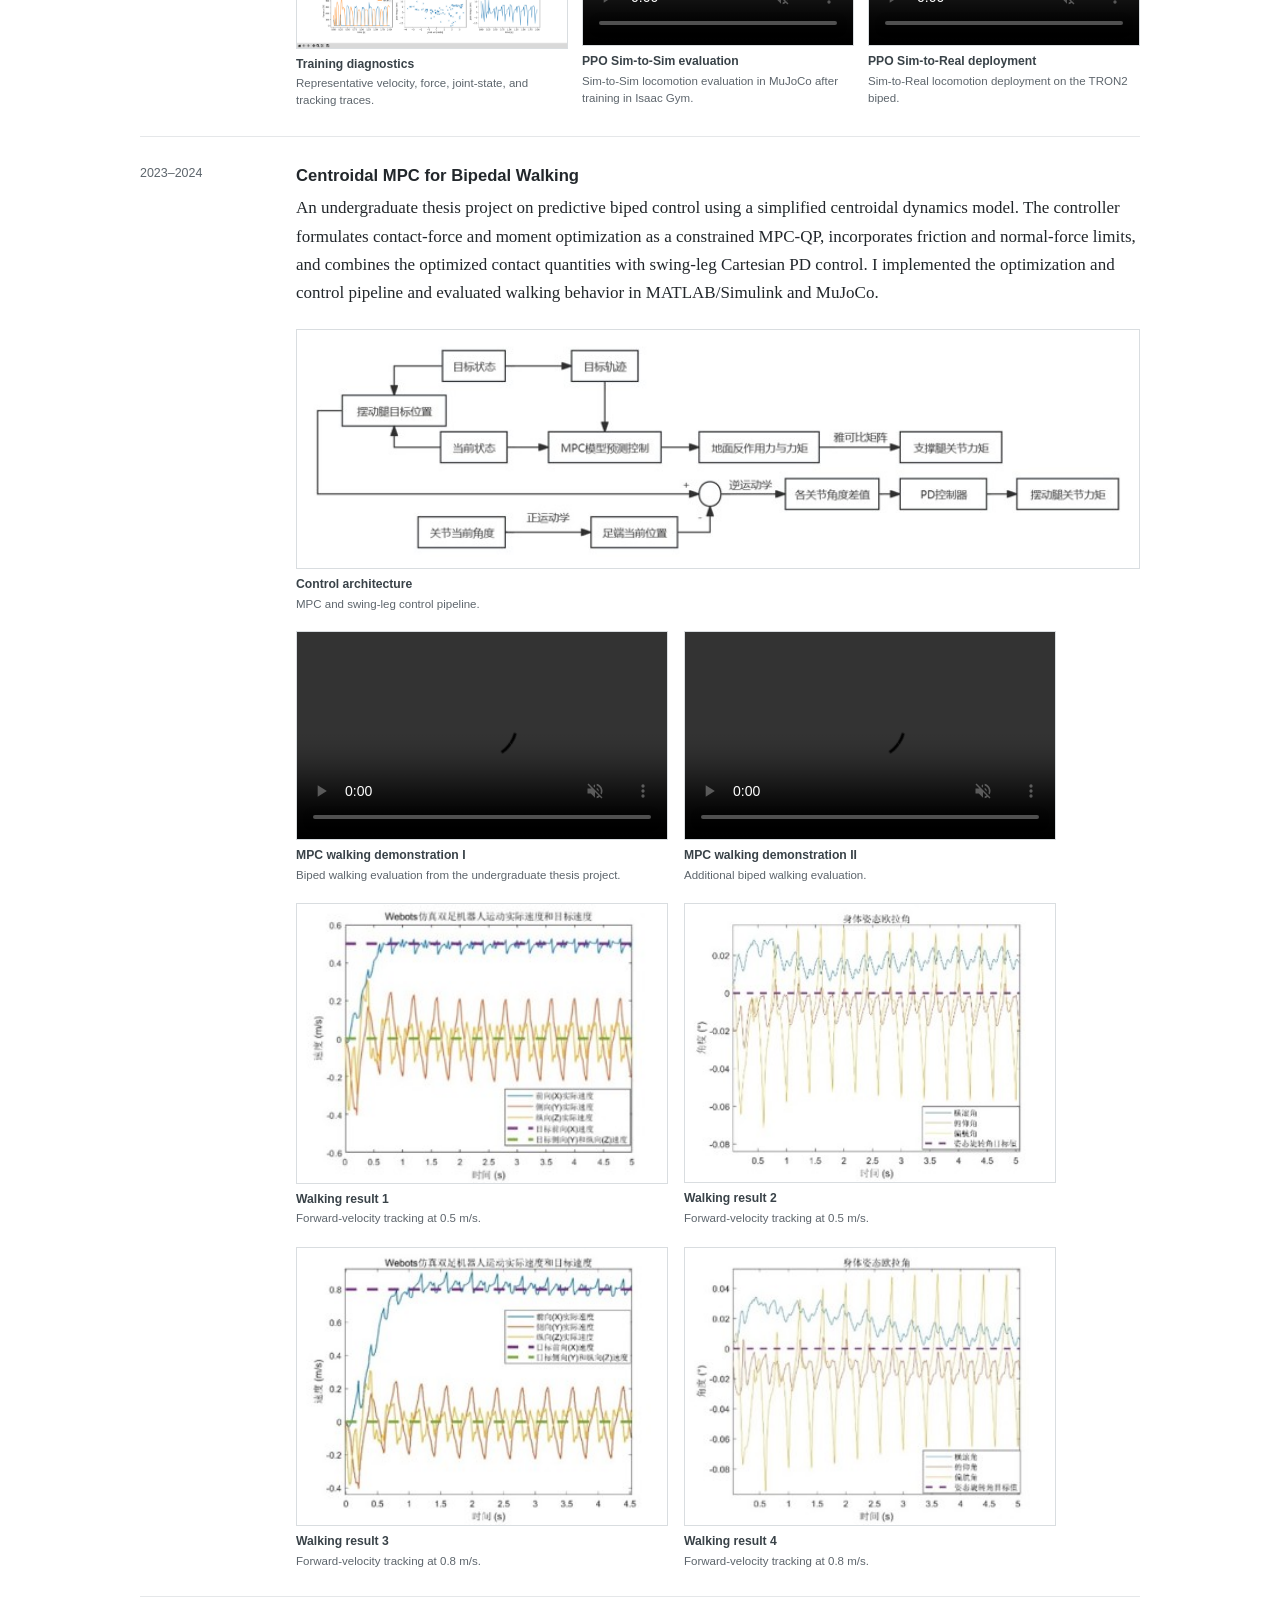
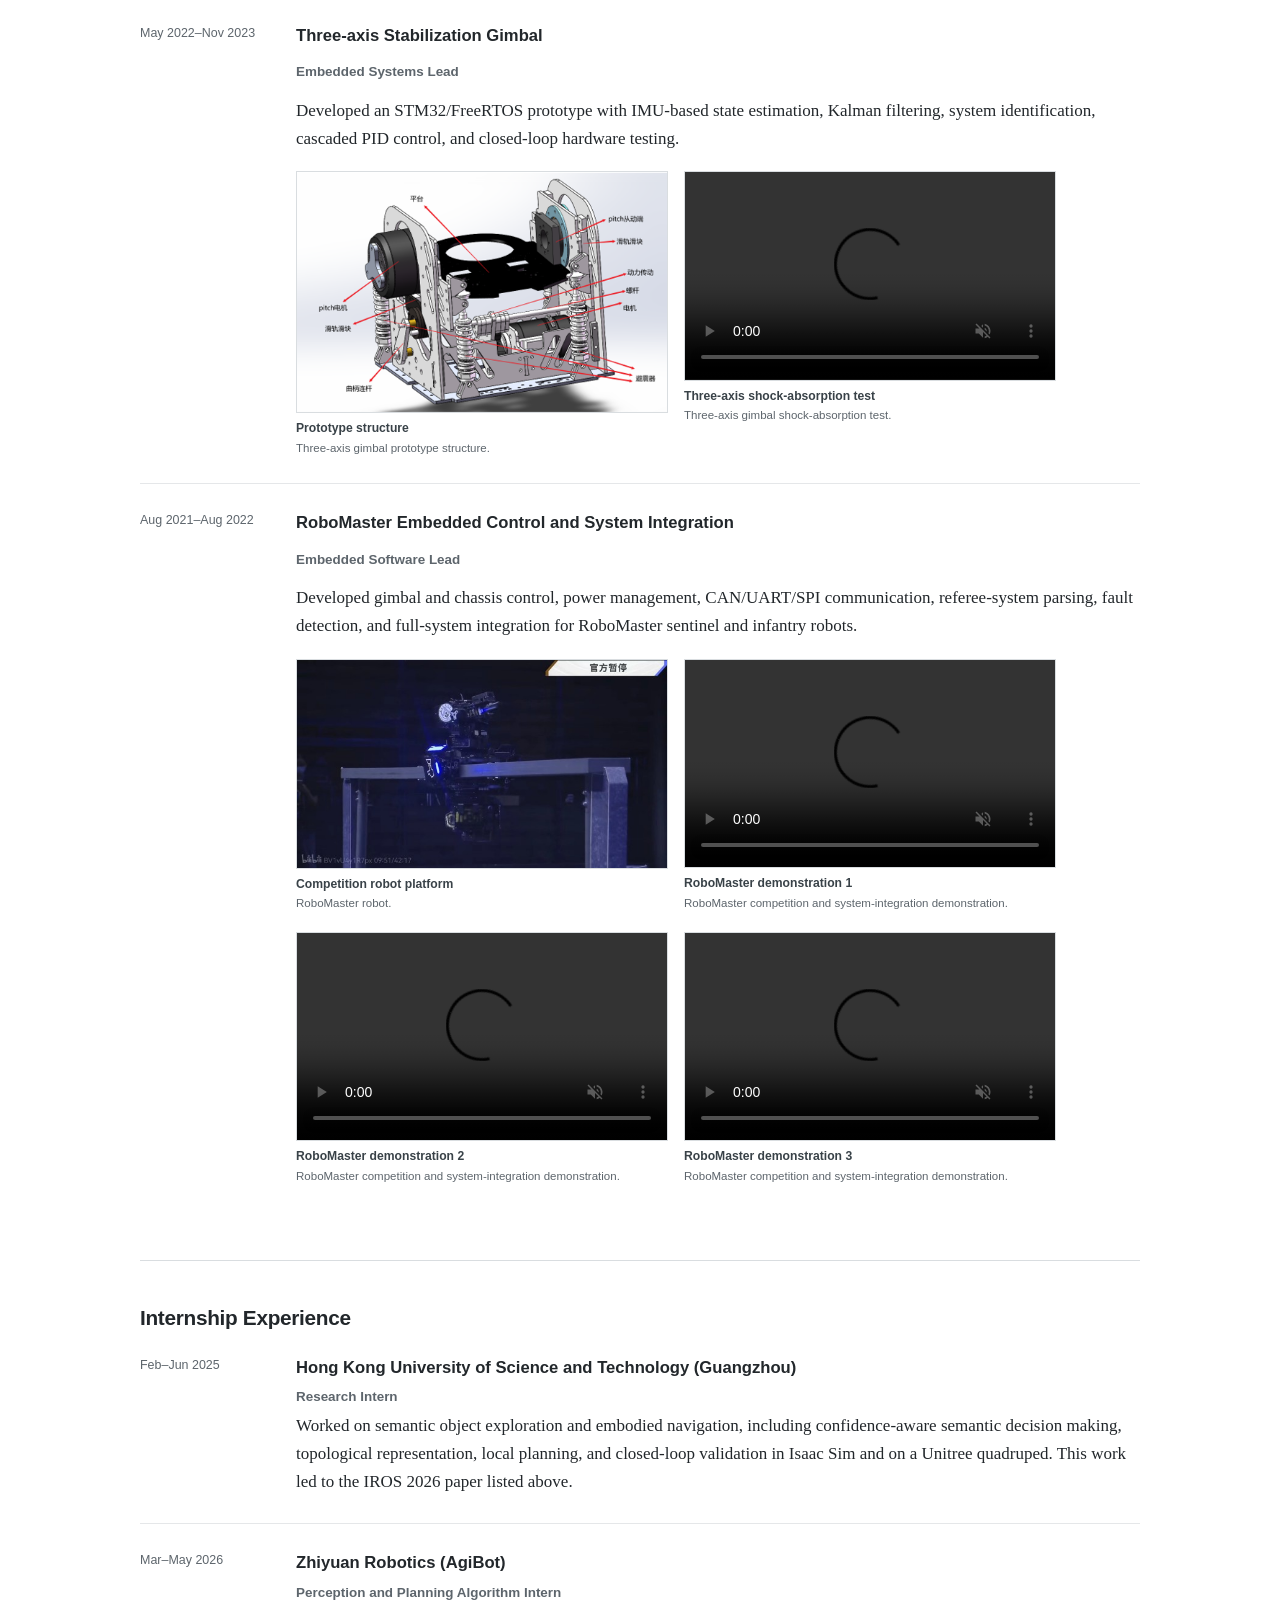
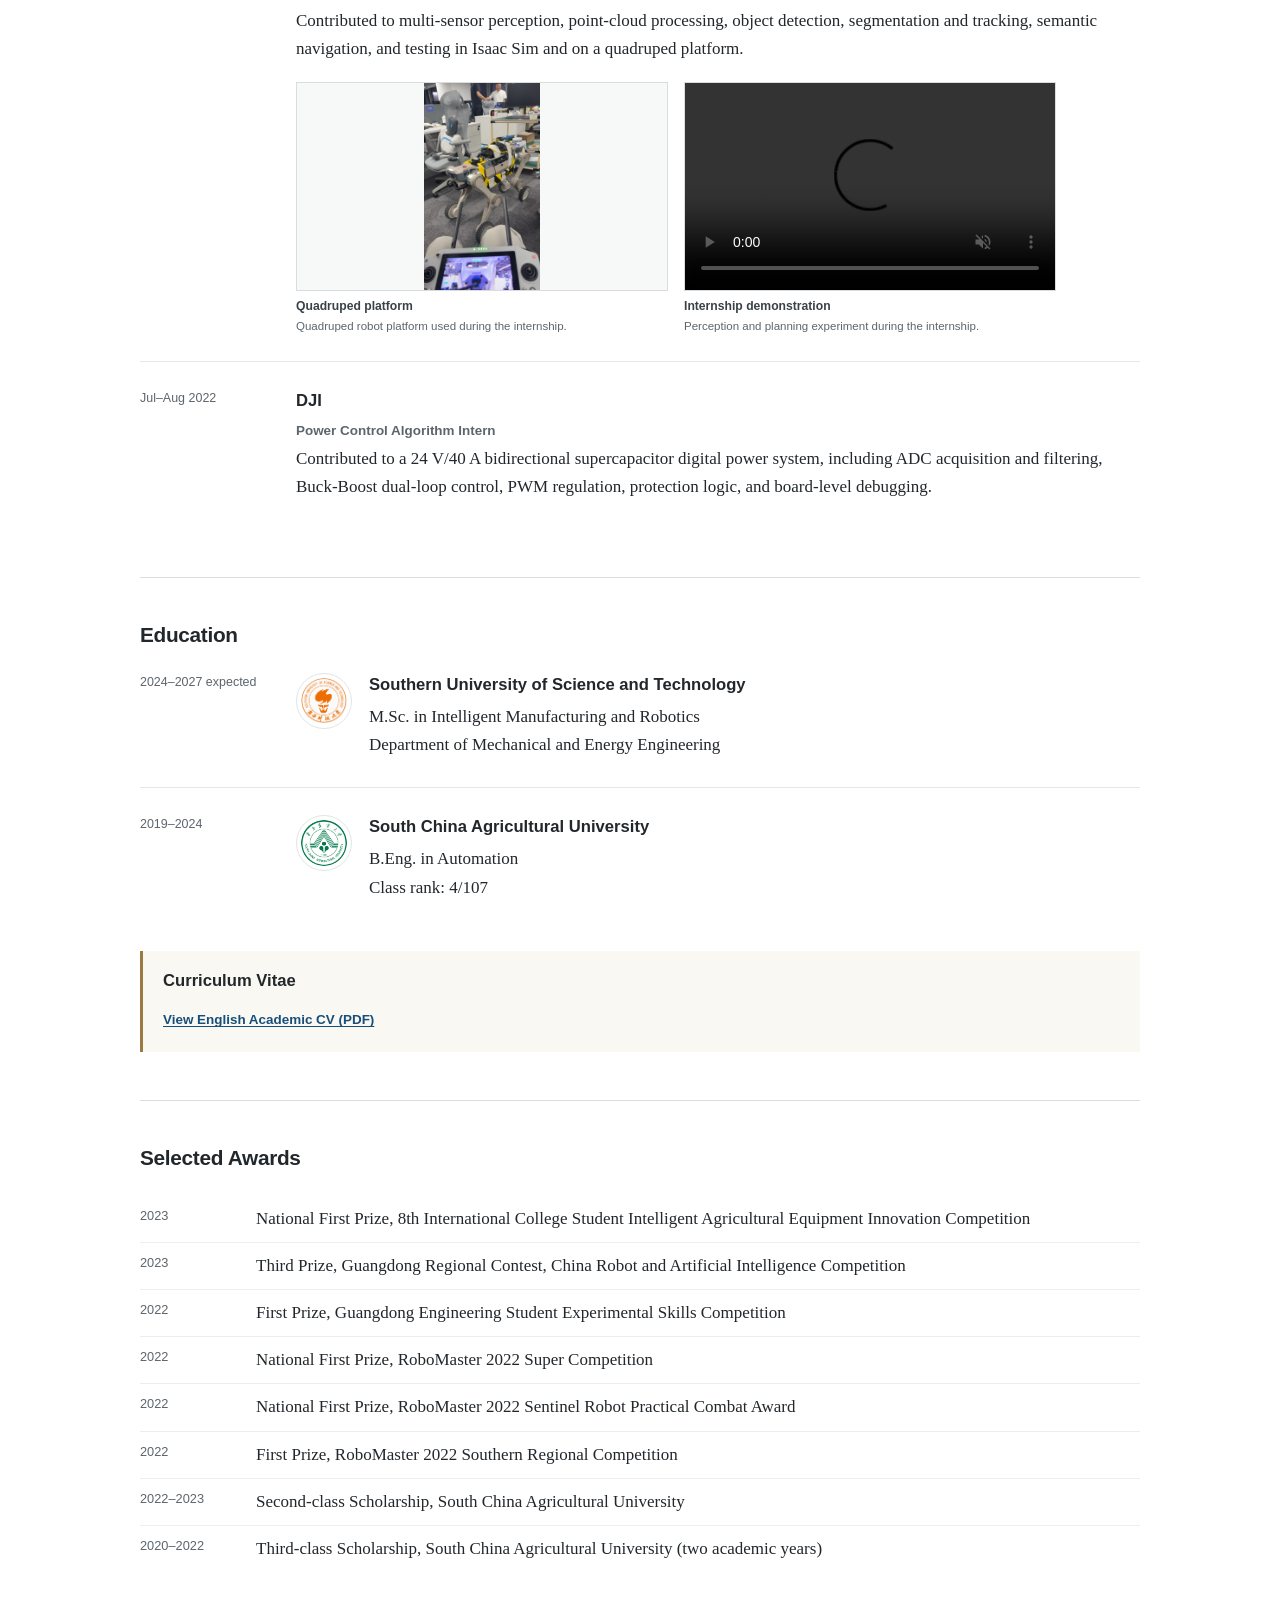
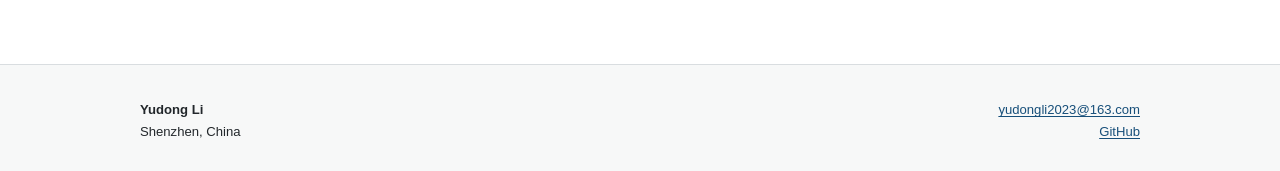
==== commit 85c8fd2d: "Update GNN project as embodiment-modality-conditioned action generation" ====
--- a/index.html
+++ b/index.html
@@ -155,8 +155,8 @@
       <article id="gnn-diffusion" class="research-item section-anchor">
         <div class="research-meta">2024–present</div>
         <div>
-          <h3>Cross-Configuration GNN-Diffusion Manipulator Trajectory Planning with Receding-Horizon MPPI-MPC Terminal-Error Recovery</h3>
-          <p class="research-summary">A structure-aware manipulator trajectory-planning framework that represents robot configurations as URDF-derived graphs, encodes robot morphology with a GNN, and uses the resulting representation to condition a Diffusion Model that generates joint-space B-spline trajectories while incorporating differentiable kinematic constraints. A receding-horizon MPPI-MPC terminal-error recovery module addresses residual end-effector error, target updates, joint-limit proximity, and singular configurations. I developed the graph representation, trajectory-generation pipeline, constraint integration, and recovery module, and validated the system across five manipulator configurations in NVIDIA Isaac Sim and on KD7/A10 real robots. Experiments cover cross-configuration trajectory generation, grasp-pose reaching, dynamic target tracking, and receding-horizon terminal-error recovery.</p>
+          <h3>Embodiment-Modality-Conditioned Action Generation for Cross-Configuration Manipulators</h3>
+          <p class="research-summary">To address the limited transfer of action experience across manipulators with different degrees of freedom, kinematic topologies, and physical parameters, this work treats robot embodiment—not as a fixed platform prior, but as a learnable <em>Embodiment Modality</em>—and formulates cross-configuration action generation as a multimodal conditional generation problem: <em>Embodiment × Task → Action</em>. A joint–link graph constructed from URDF is encoded by an edge-conditioned GIN Encoder to obtain a unified representation of robot topology, joint attributes, and physical parameters. A Temporal U-Net Diffusion Model fuses the embodiment modality and goal-pose condition through AdaLN and cross-attention, then generates continuous joint trajectories in B-spline control-point space while learning a shared motion prior from multiple manipulators. MPPI-MPC further provides online receding-horizon terminal recovery for residual execution errors and target changes. Evaluation on five manipulator configurations in NVIDIA Isaac Sim achieves a mean zero-shot success rate of 74.3% on unseen configurations. After target-platform data adaptation, deployment on KD7/A10 robots achieves 91.7%/96.7% static pose-reaching success and 86.7%/95.0% disturbance-recovery success.</p>
           <div class="local-media-slot" data-preview-media="gnn-framework" aria-live="polite"></div>
           <div class="local-media-slot" data-preview-media="gnn" aria-live="polite"></div>
         </div>
@@ -268,3 +268,4 @@
   <script src="/assets/site.js"></script>
 </body>
 </html>
+
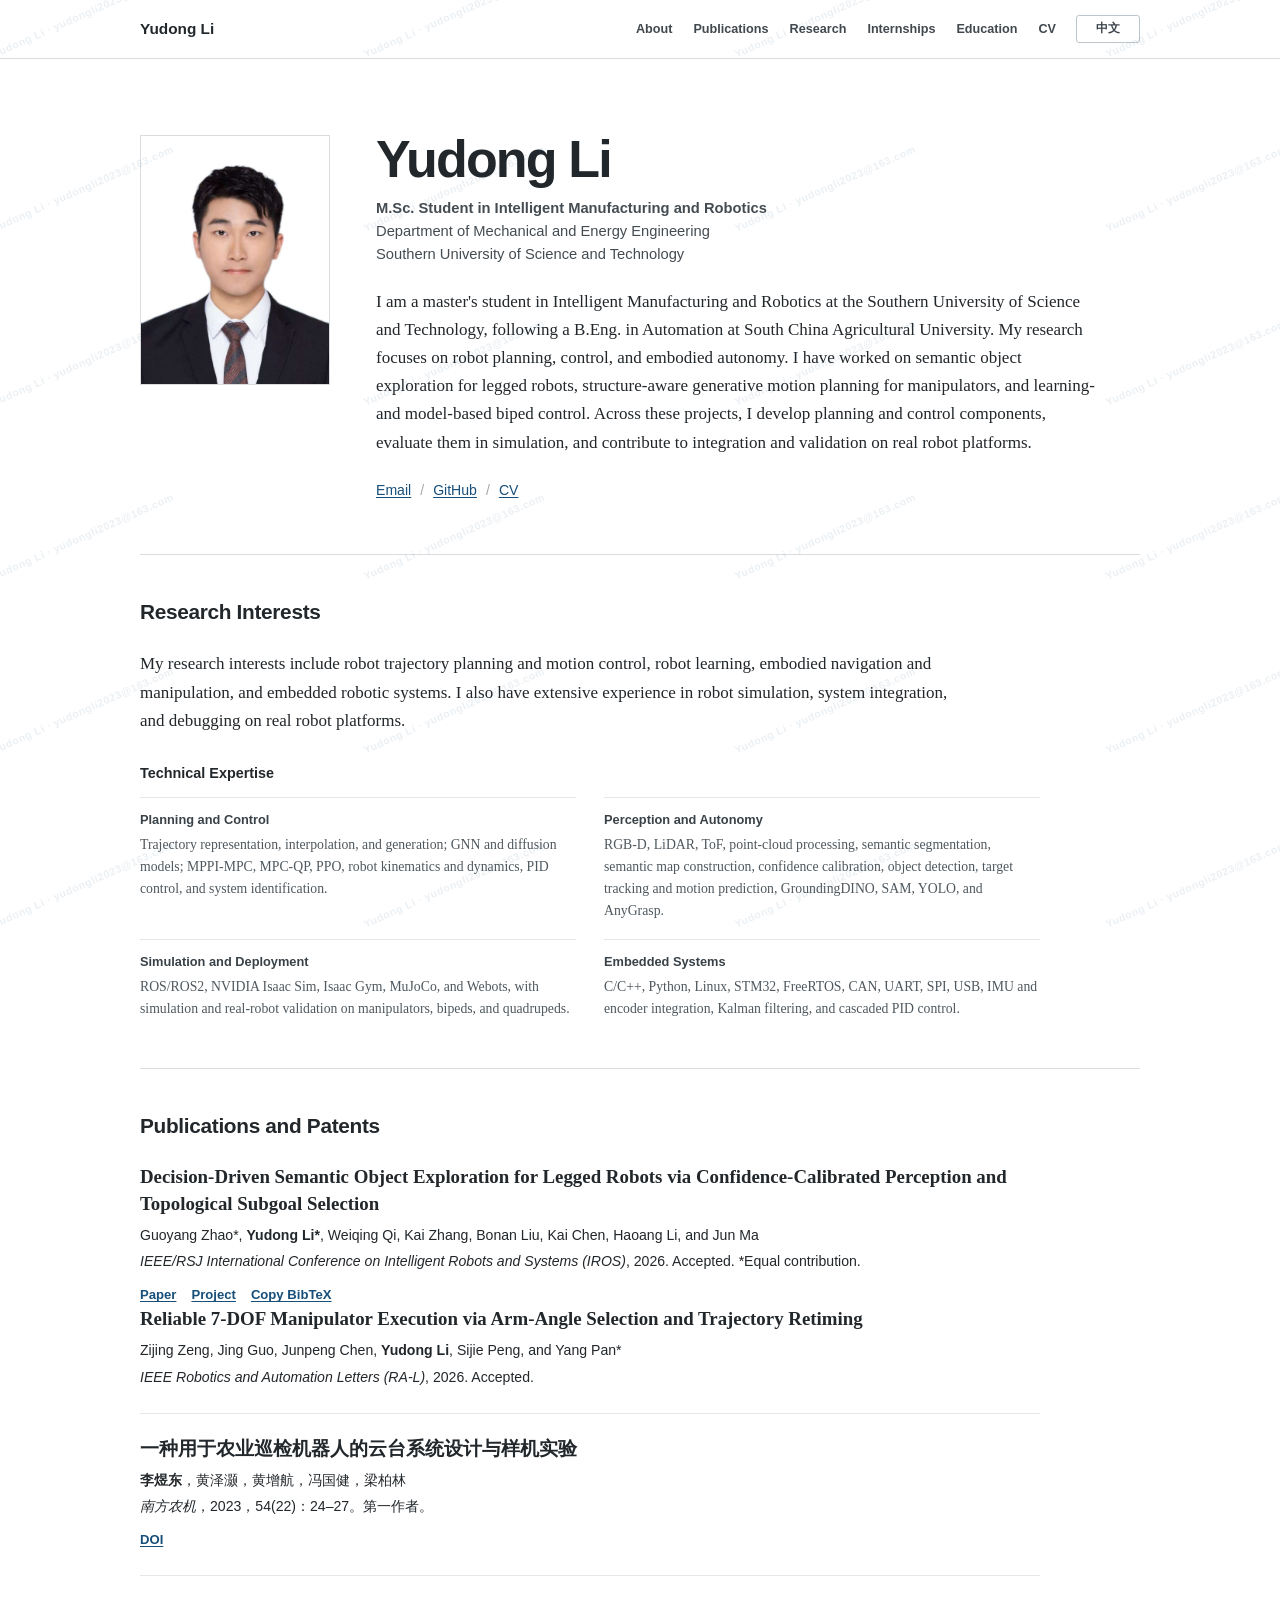
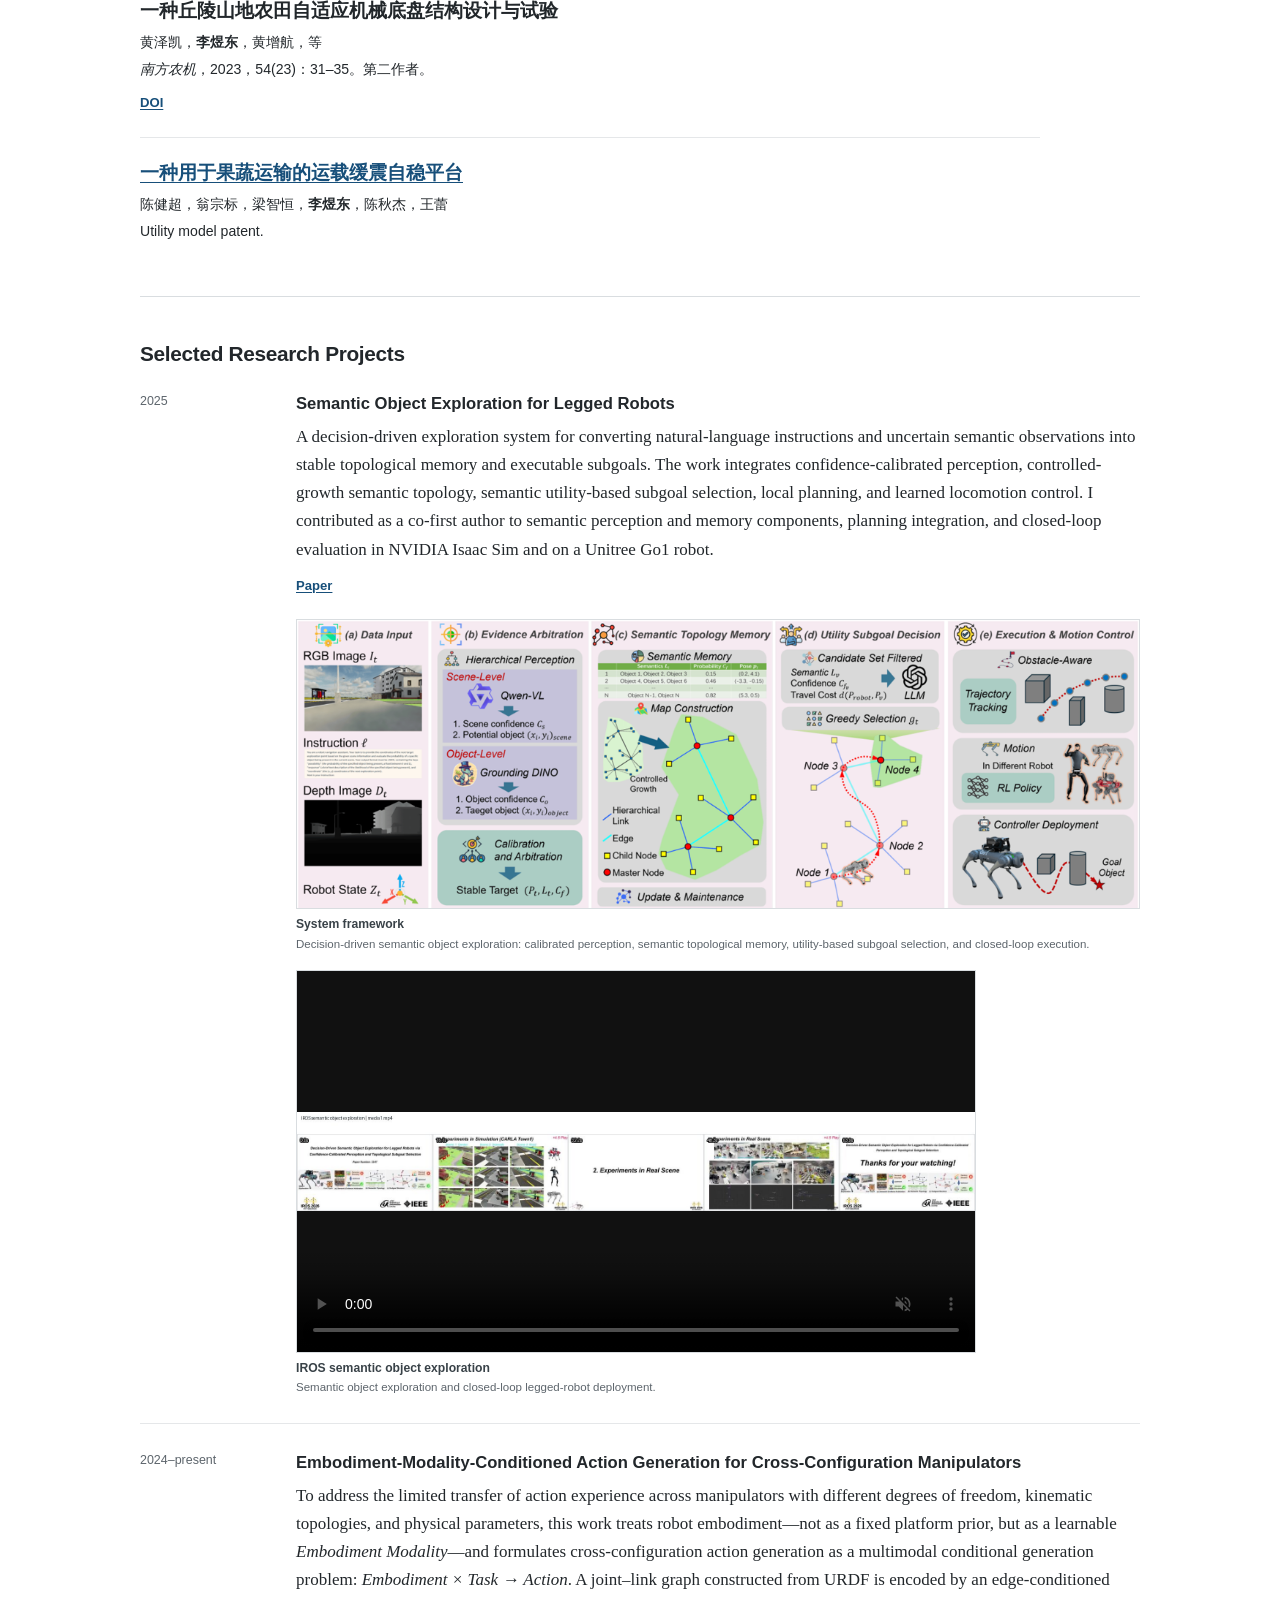
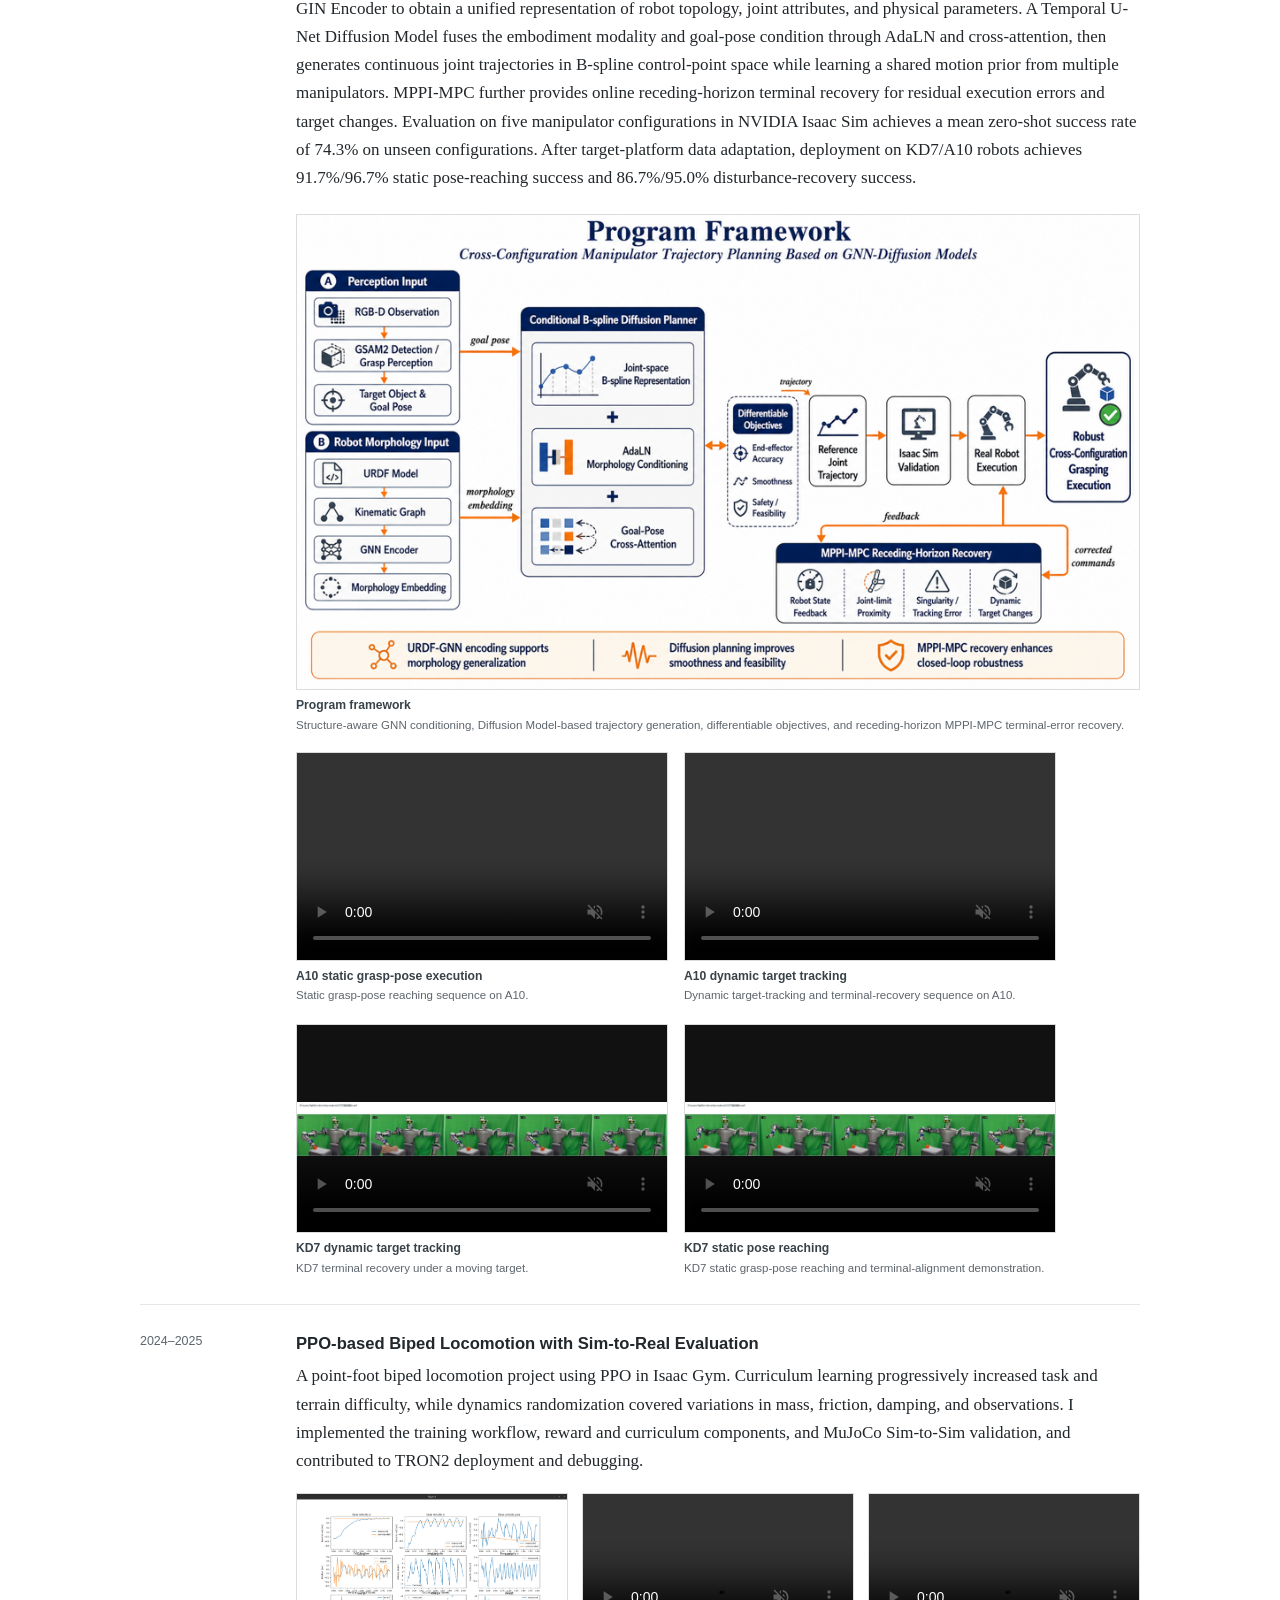
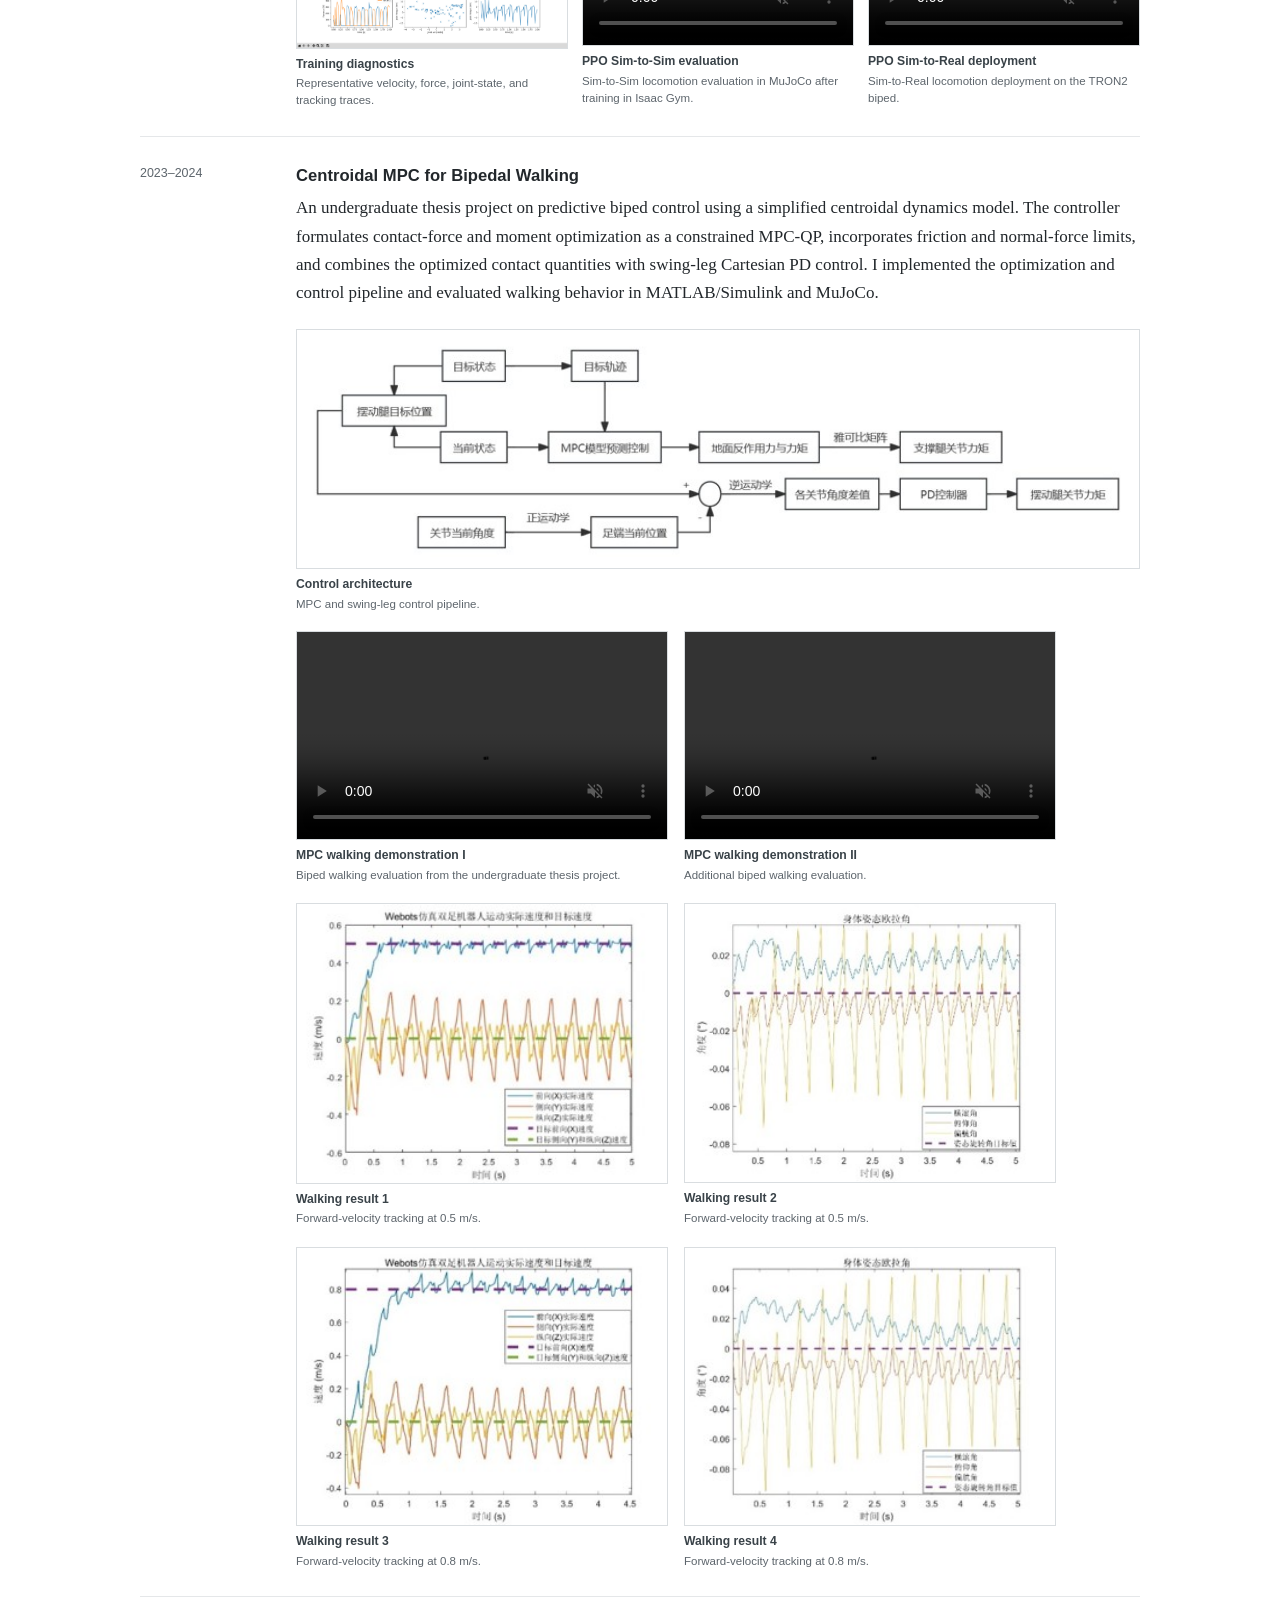
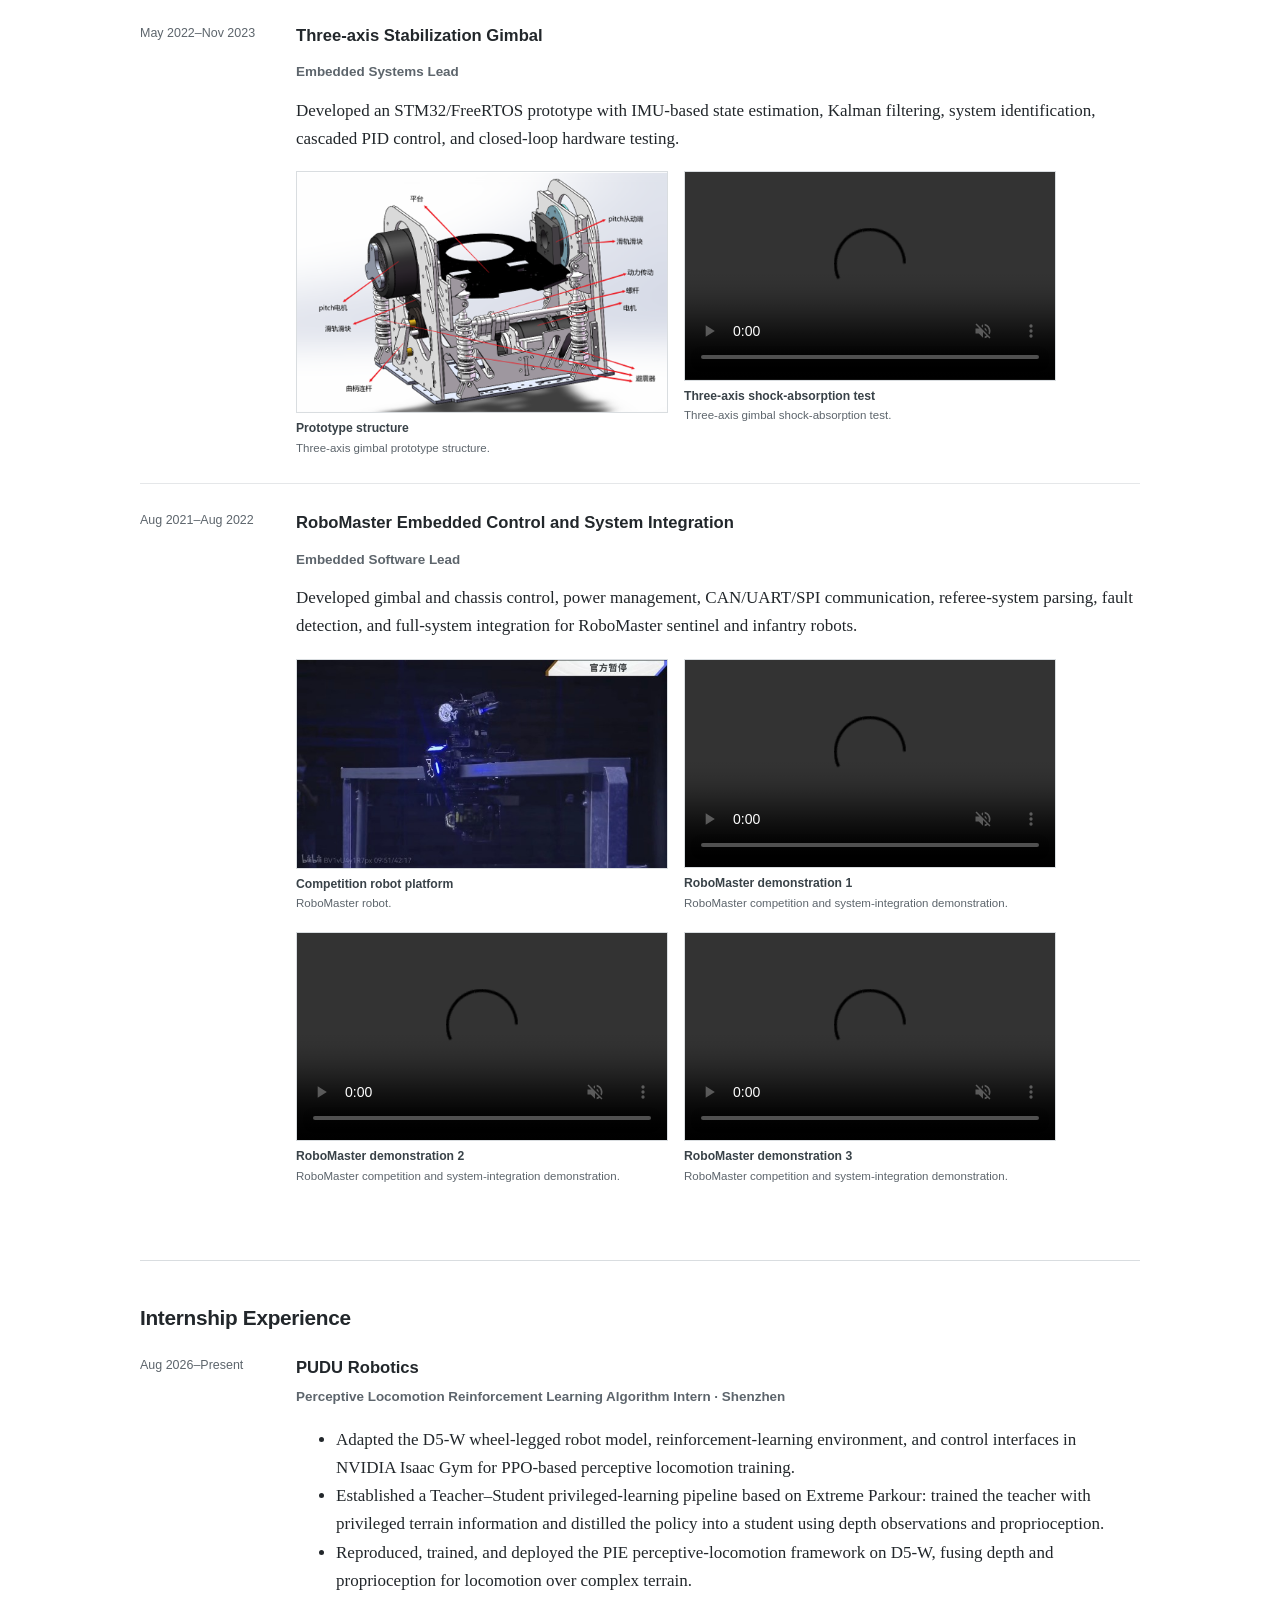
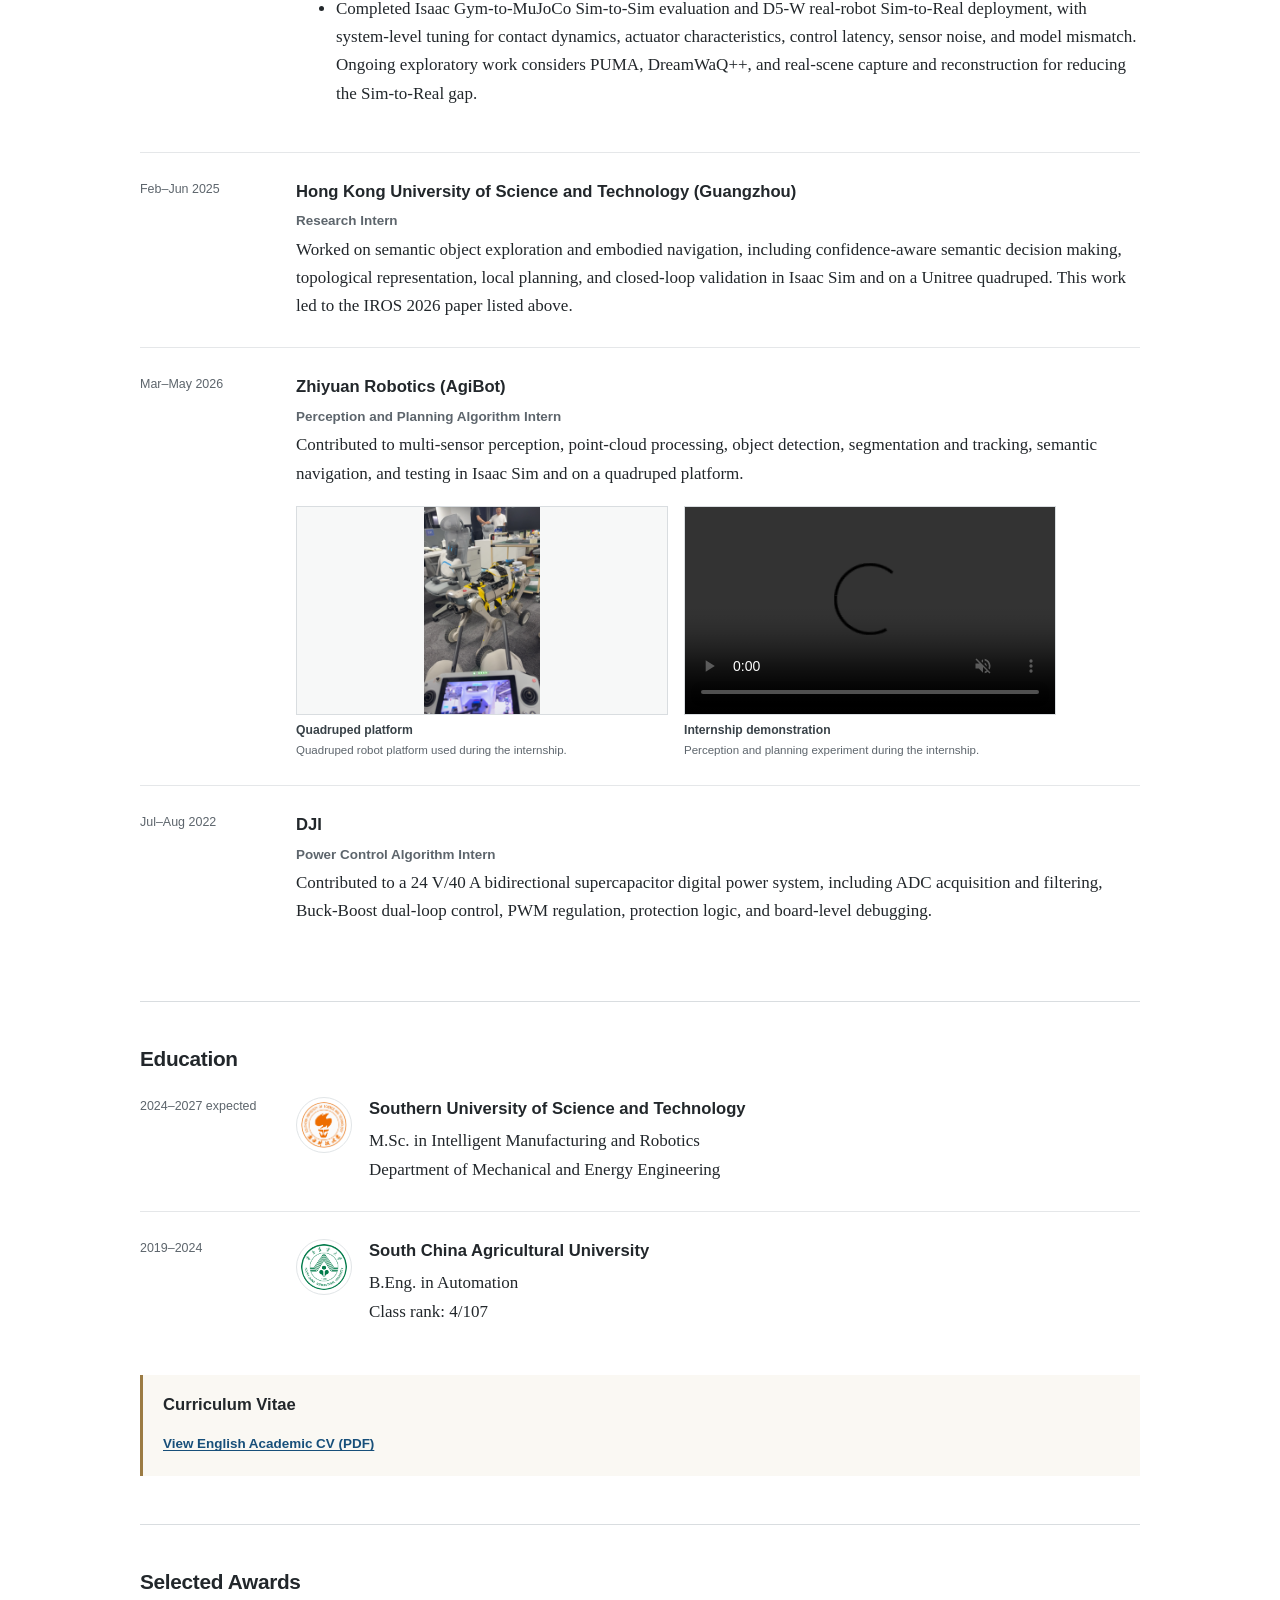
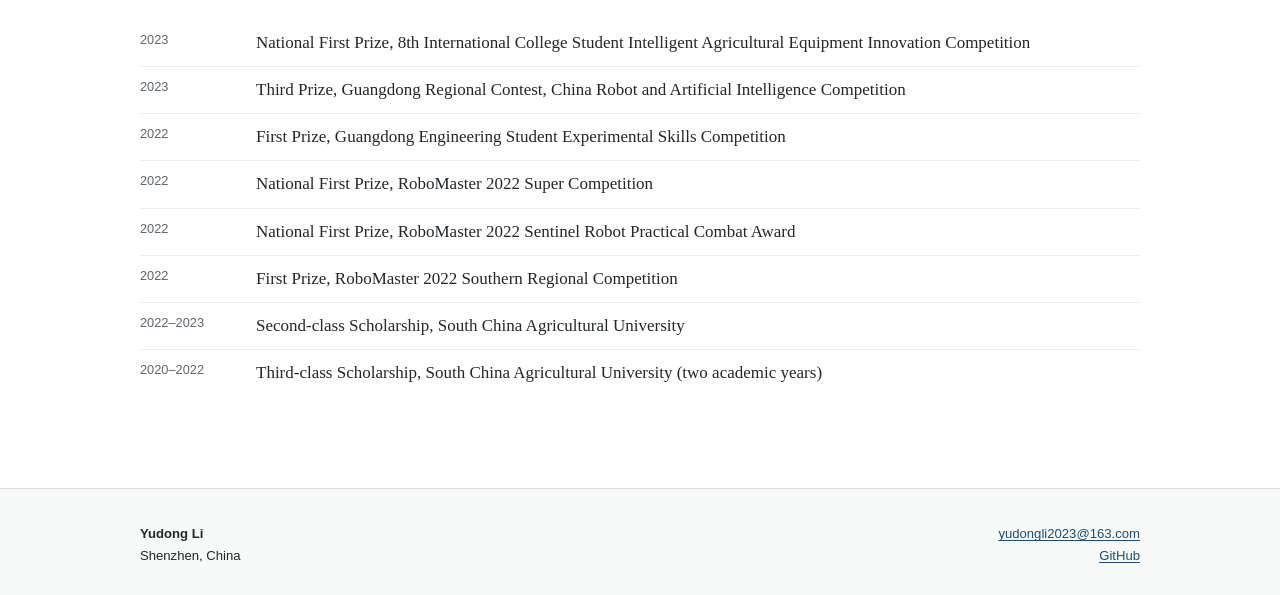
==== commit cc372992: "Add PUDU Robotics perceptive locomotion internship" ====
--- a/index.html
+++ b/index.html
@@ -204,6 +204,19 @@
     <section id="experience" class="content-section section-anchor" aria-labelledby="experience-title">
       <h2 id="experience-title">Internship Experience</h2>
       <div class="timeline">
+        <article id="pudu-internship" class="timeline-item">
+          <div class="timeline-date">Aug 2026–Present</div>
+          <div>
+            <h3>PUDU Robotics</h3>
+            <p class="role">Perceptive Locomotion Reinforcement Learning Algorithm Intern · Shenzhen</p>
+            <ul class="experience-points">
+              <li>Adapted the D5-W wheel-legged robot model, reinforcement-learning environment, and control interfaces in NVIDIA Isaac Gym for PPO-based perceptive locomotion training.</li>
+              <li>Established a Teacher–Student privileged-learning pipeline based on Extreme Parkour: trained the teacher with privileged terrain information and distilled the policy into a student using depth observations and proprioception.</li>
+              <li>Reproduced, trained, and deployed the PIE perceptive-locomotion framework on D5-W, fusing depth and proprioception for locomotion over complex terrain.</li>
+              <li>Completed Isaac Gym-to-MuJoCo Sim-to-Sim evaluation and D5-W real-robot Sim-to-Real deployment, with system-level tuning for contact dynamics, actuator characteristics, control latency, sensor noise, and model mismatch. Ongoing exploratory work considers PUMA, DreamWaQ++, and real-scene capture and reconstruction for reducing the Sim-to-Real gap.</li>
+            </ul>
+          </div>
+        </article>
         <article class="timeline-item">
           <div class="timeline-date">Feb–Jun 2025</div>
           <div><h3>Hong Kong University of Science and Technology (Guangzhou)</h3><p class="role">Research Intern</p><p>Worked on semantic object exploration and embodied navigation, including confidence-aware semantic decision making, topological representation, local planning, and closed-loop validation in Isaac Sim and on a Unitree quadruped. This work led to the IROS 2026 paper listed above.</p></div>
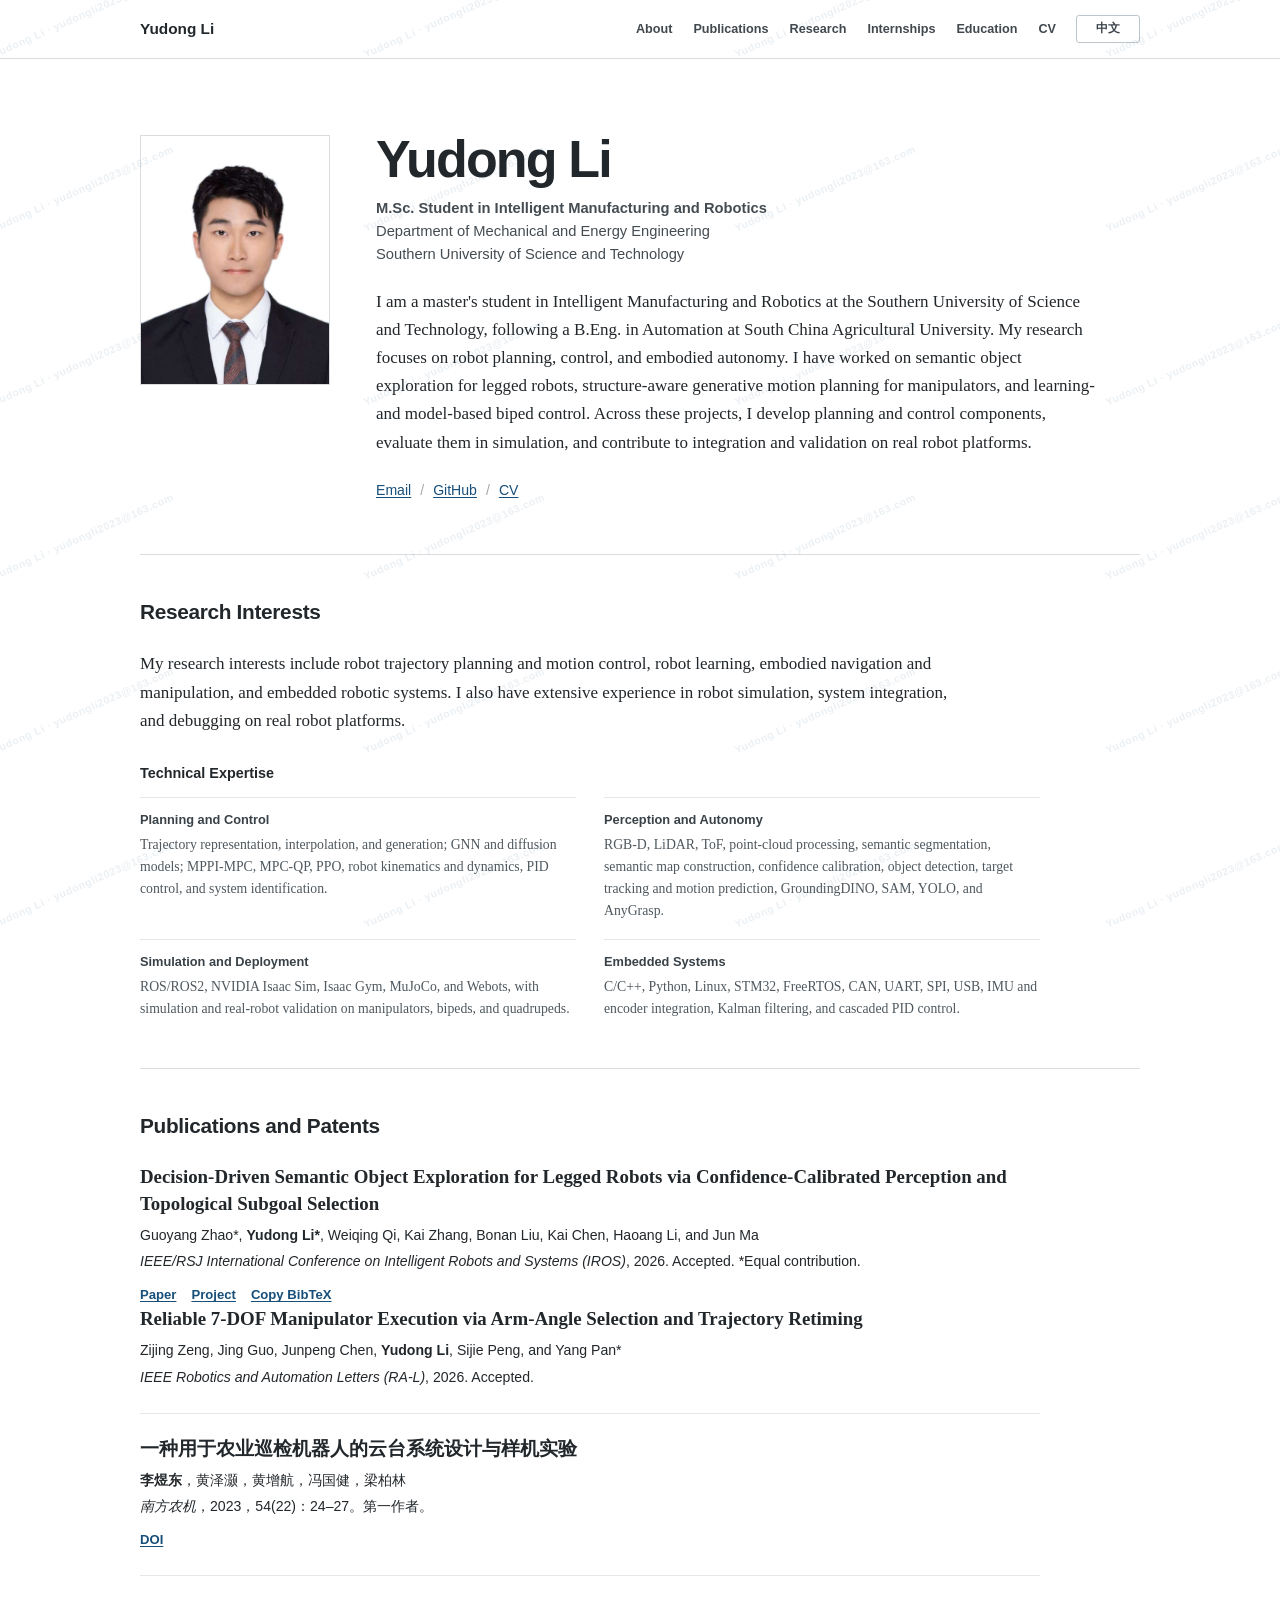
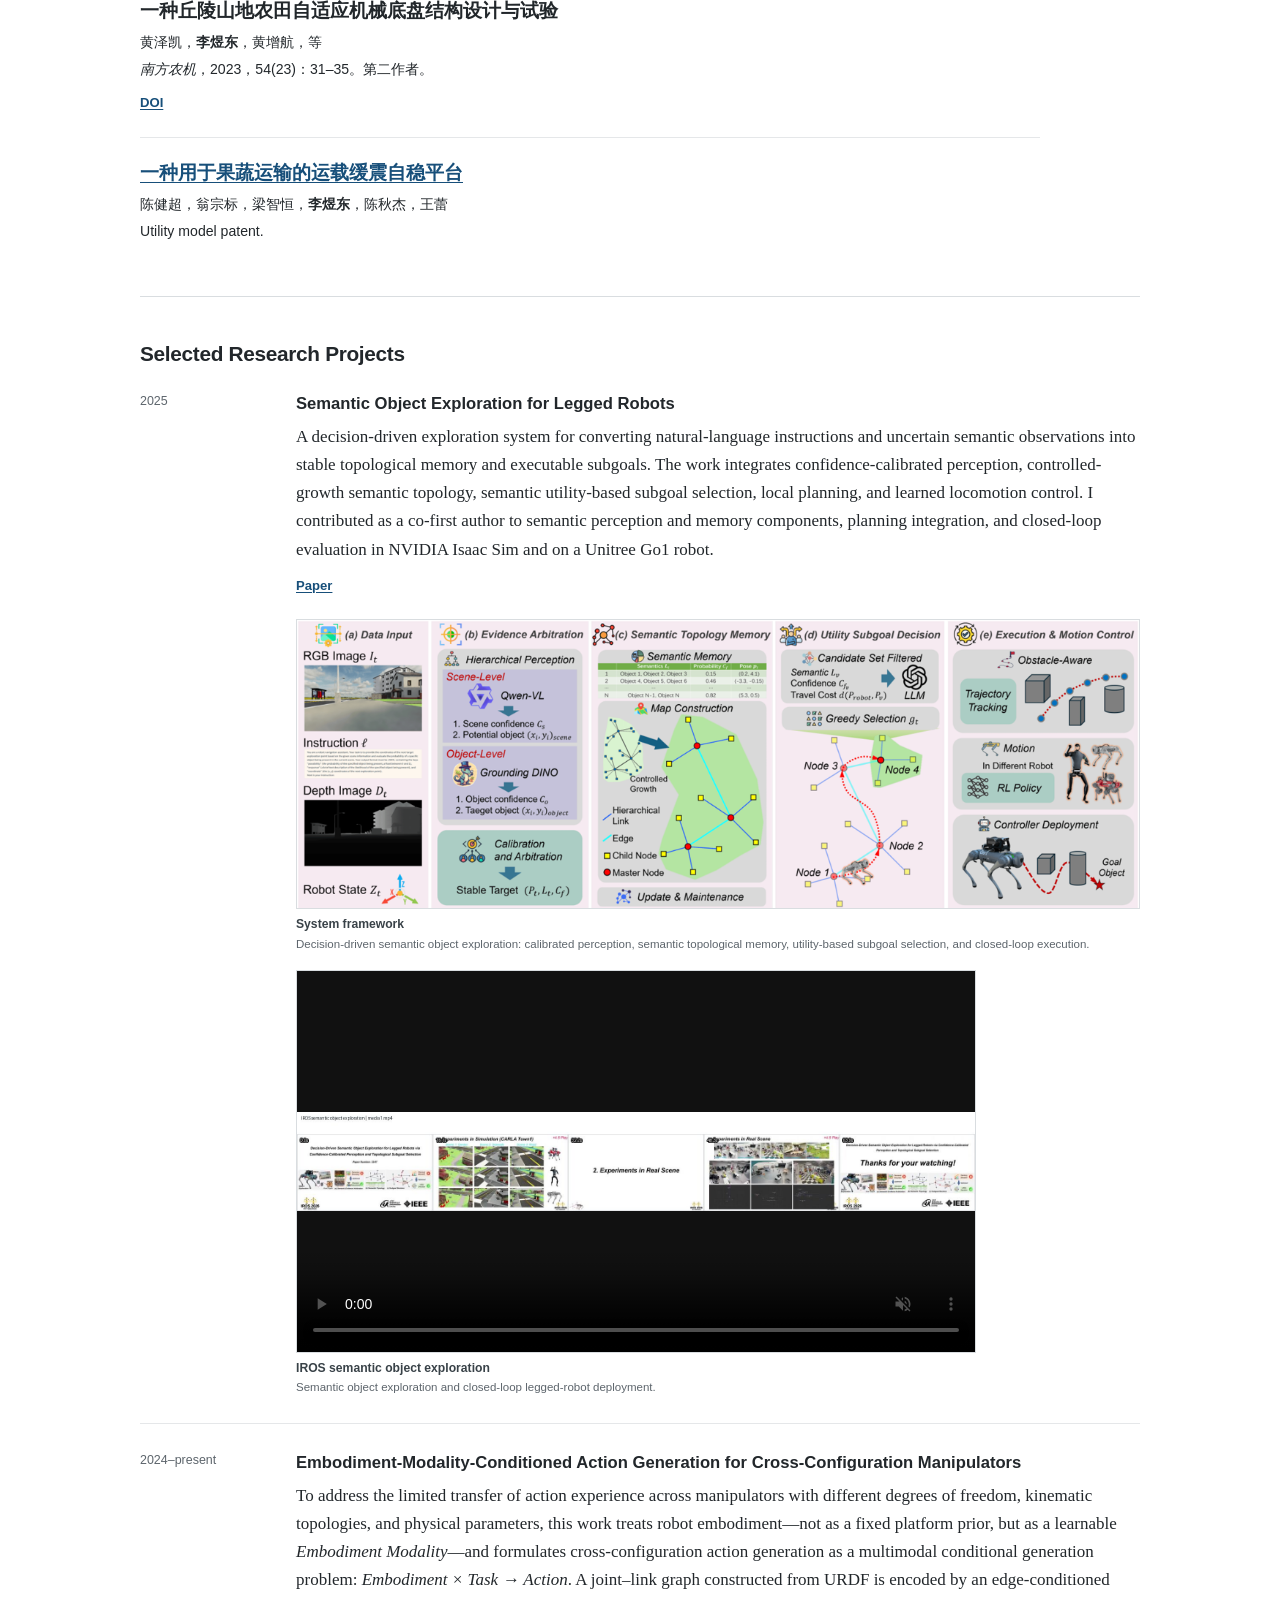
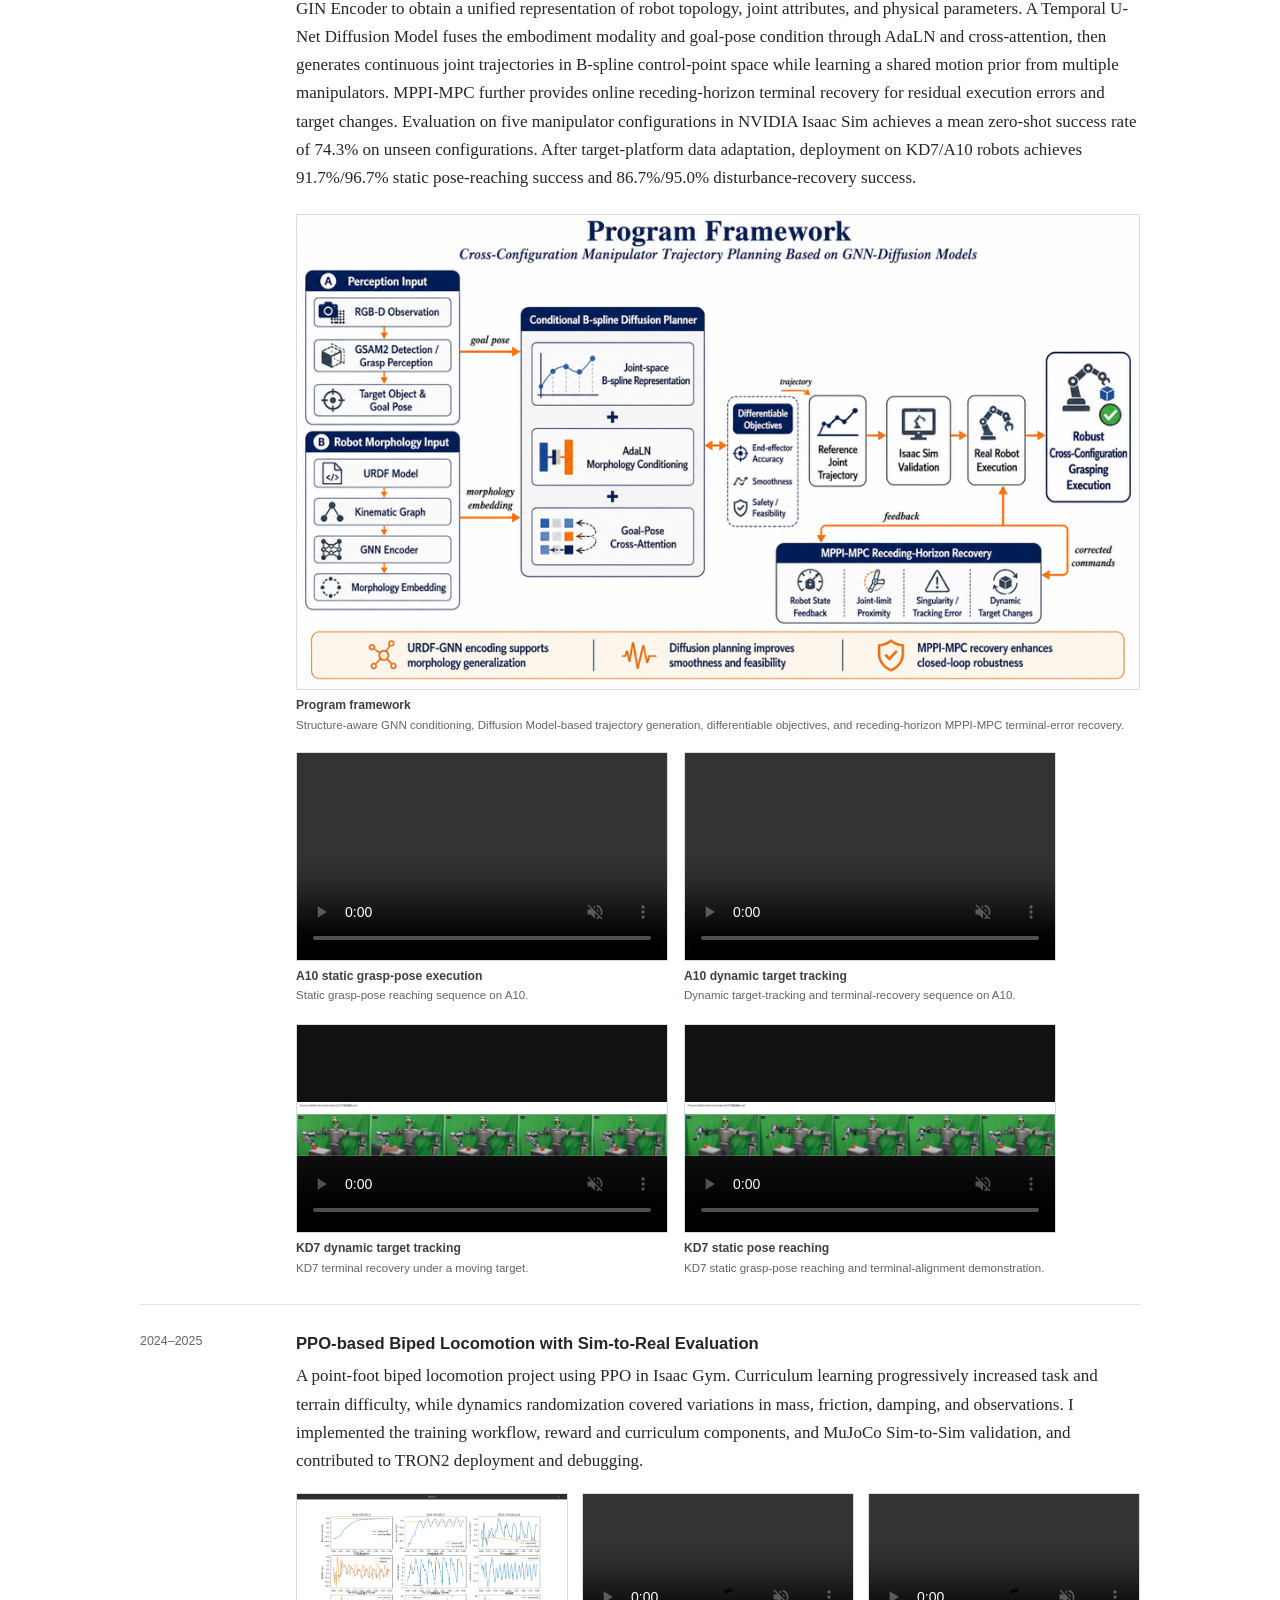
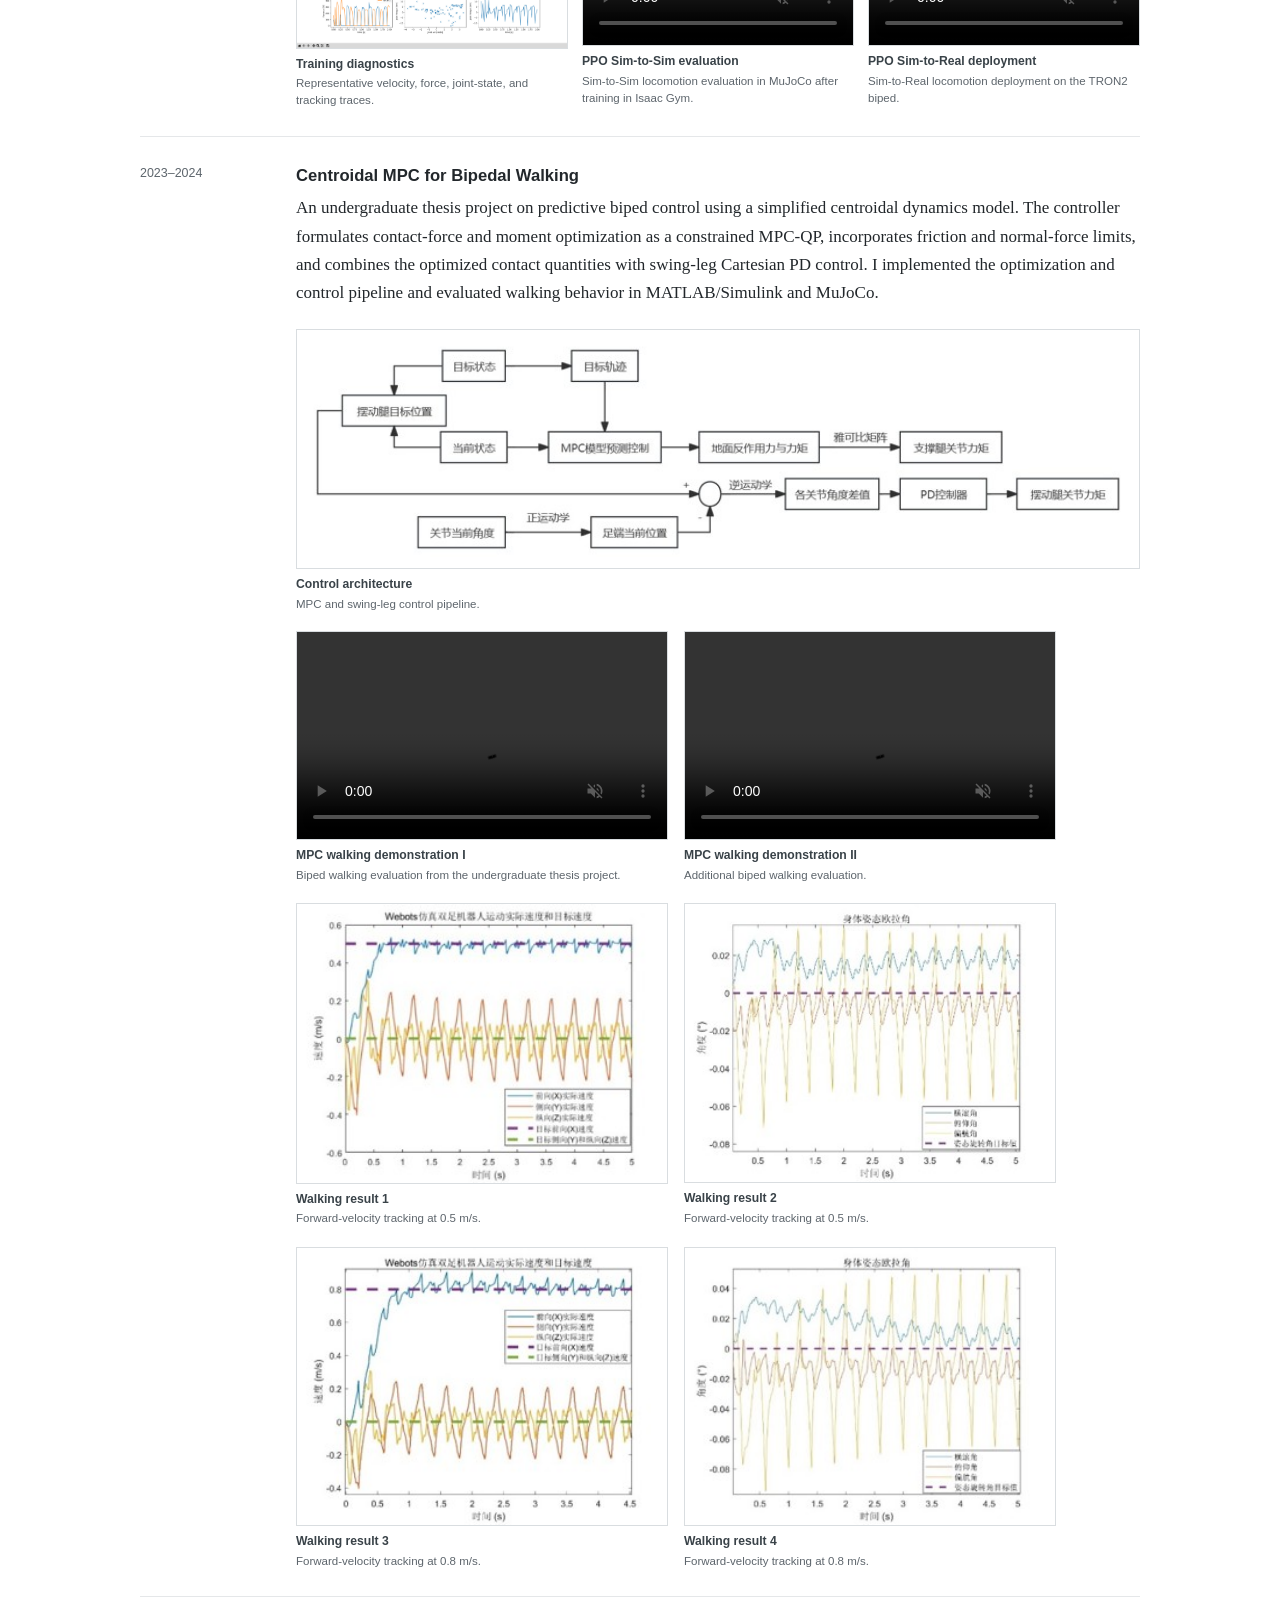
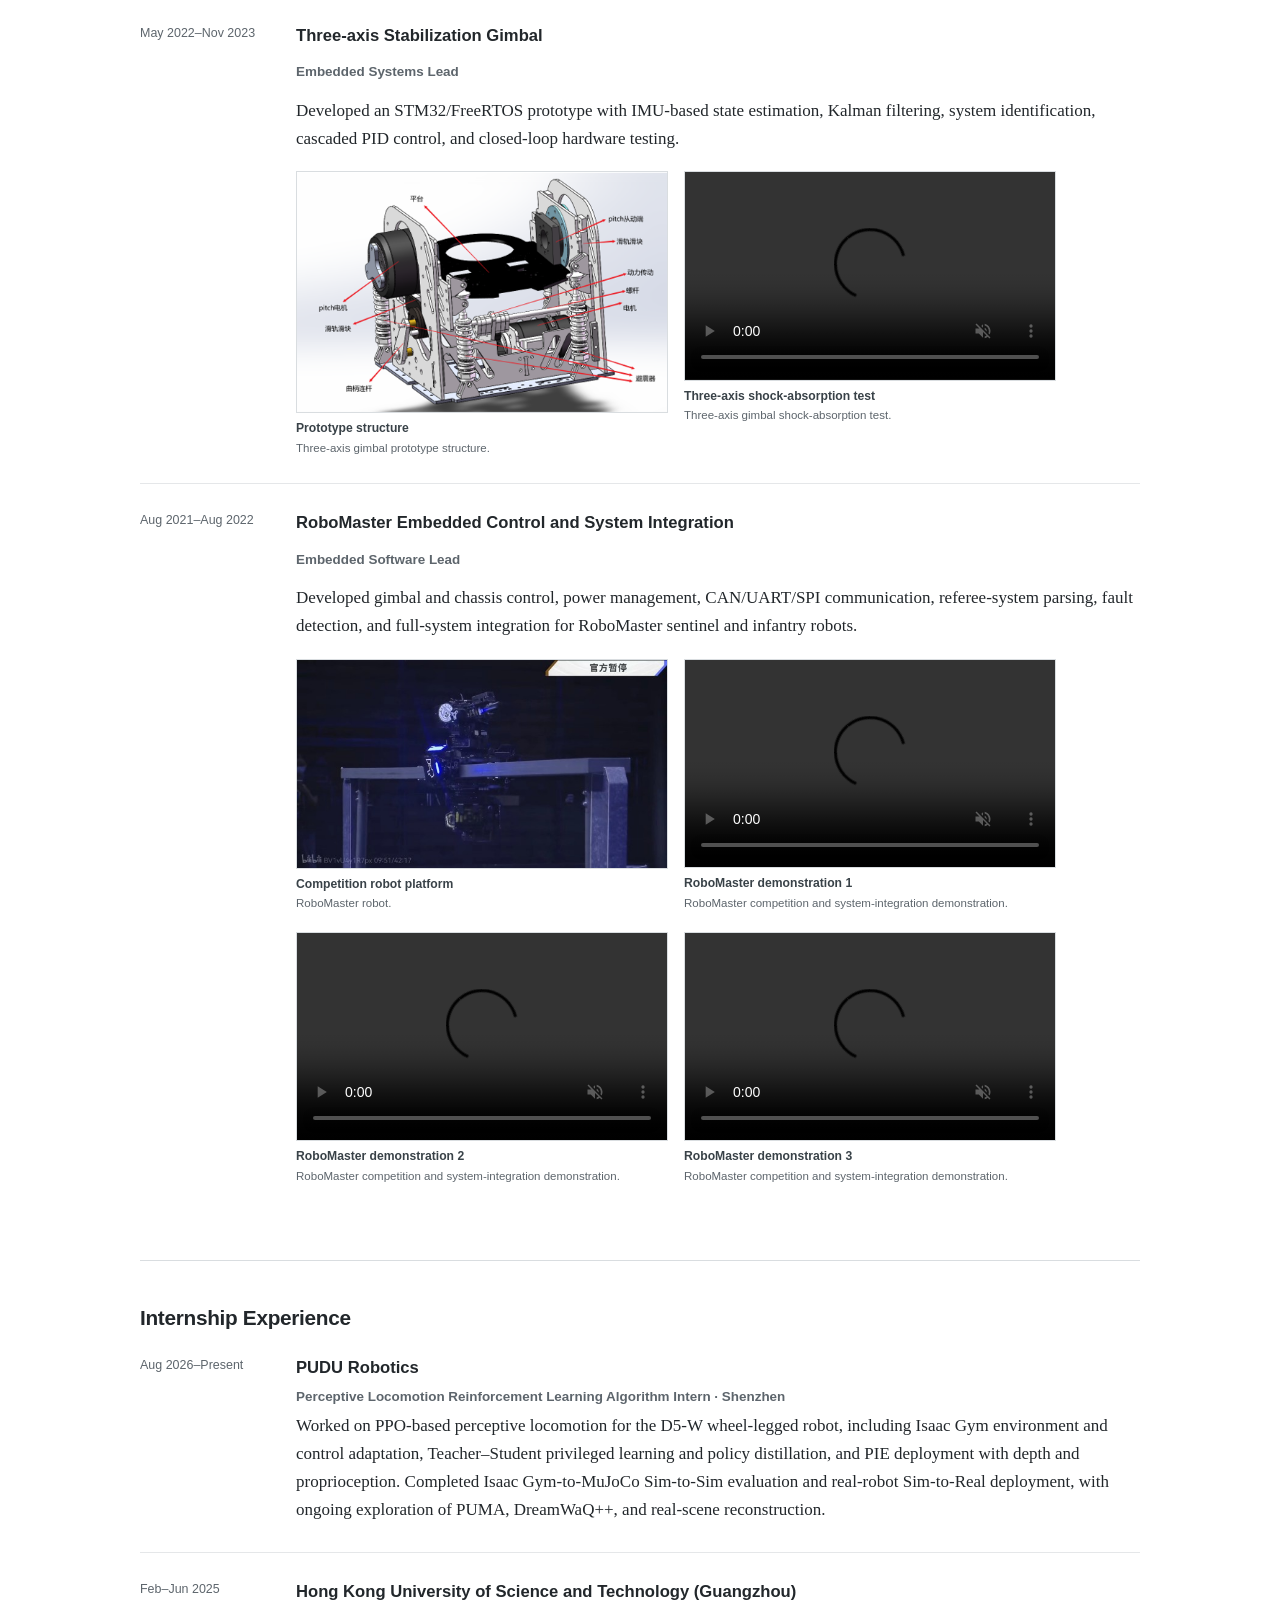
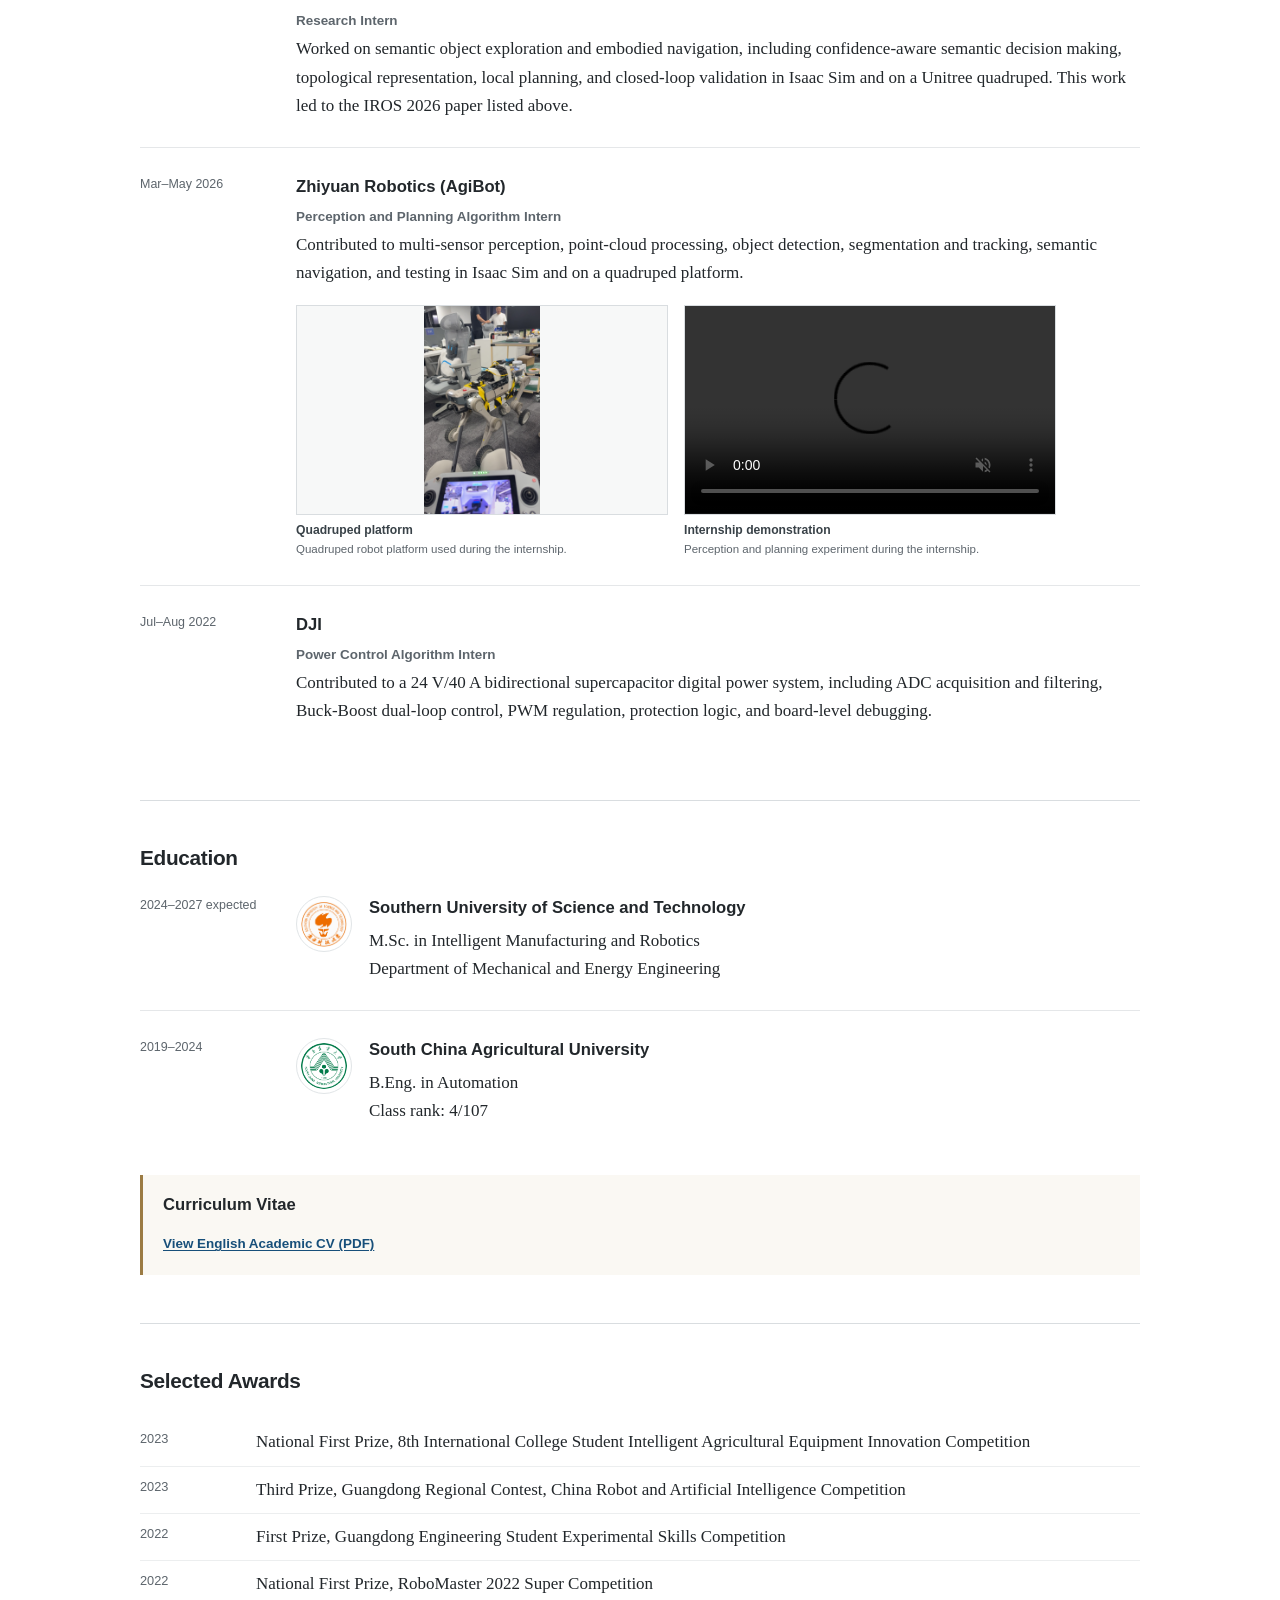
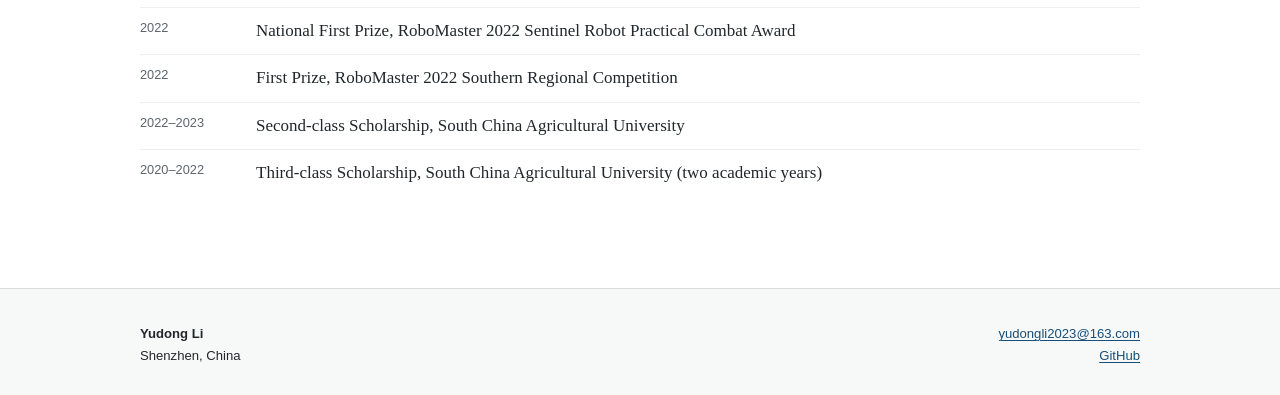
==== commit 50b8f96e: "Condense PUDU internship description" ====
--- a/index.html
+++ b/index.html
@@ -209,12 +209,7 @@
           <div>
             <h3>PUDU Robotics</h3>
             <p class="role">Perceptive Locomotion Reinforcement Learning Algorithm Intern · Shenzhen</p>
-            <ul class="experience-points">
-              <li>Adapted the D5-W wheel-legged robot model, reinforcement-learning environment, and control interfaces in NVIDIA Isaac Gym for PPO-based perceptive locomotion training.</li>
-              <li>Established a Teacher–Student privileged-learning pipeline based on Extreme Parkour: trained the teacher with privileged terrain information and distilled the policy into a student using depth observations and proprioception.</li>
-              <li>Reproduced, trained, and deployed the PIE perceptive-locomotion framework on D5-W, fusing depth and proprioception for locomotion over complex terrain.</li>
-              <li>Completed Isaac Gym-to-MuJoCo Sim-to-Sim evaluation and D5-W real-robot Sim-to-Real deployment, with system-level tuning for contact dynamics, actuator characteristics, control latency, sensor noise, and model mismatch. Ongoing exploratory work considers PUMA, DreamWaQ++, and real-scene capture and reconstruction for reducing the Sim-to-Real gap.</li>
-            </ul>
+            <p>Worked on PPO-based perceptive locomotion for the D5-W wheel-legged robot, including Isaac Gym environment and control adaptation, Teacher–Student privileged learning and policy distillation, and PIE deployment with depth and proprioception. Completed Isaac Gym-to-MuJoCo Sim-to-Sim evaluation and real-robot Sim-to-Real deployment, with ongoing exploration of PUMA, DreamWaQ++, and real-scene reconstruction.</p>
           </div>
         </article>
         <article class="timeline-item">
--- a/assets/styles.css
+++ b/assets/styles.css
@@ -208,6 +208,9 @@
 .media-item figcaption span { display: block; }
 .timeline-item:first-child, .education-item:first-child { padding-top: 0; border-top: 0; }
 .timeline-item p, .education-item p { margin: 3px 0 0; }
+.experience-points { margin: 9px 0 0; padding-left: 1.15rem; }
+.experience-points li { margin: 5px 0; padding-left: .18rem; }
+.experience-points li:last-child { margin-bottom: 0; }
 .education-main {
   display: grid;
   grid-template-columns: 58px minmax(0, 1fr);
@@ -287,3 +290,4 @@
   a { color: #000; text-decoration: none; }
   .site-footer { background: #fff; }
 }
+
